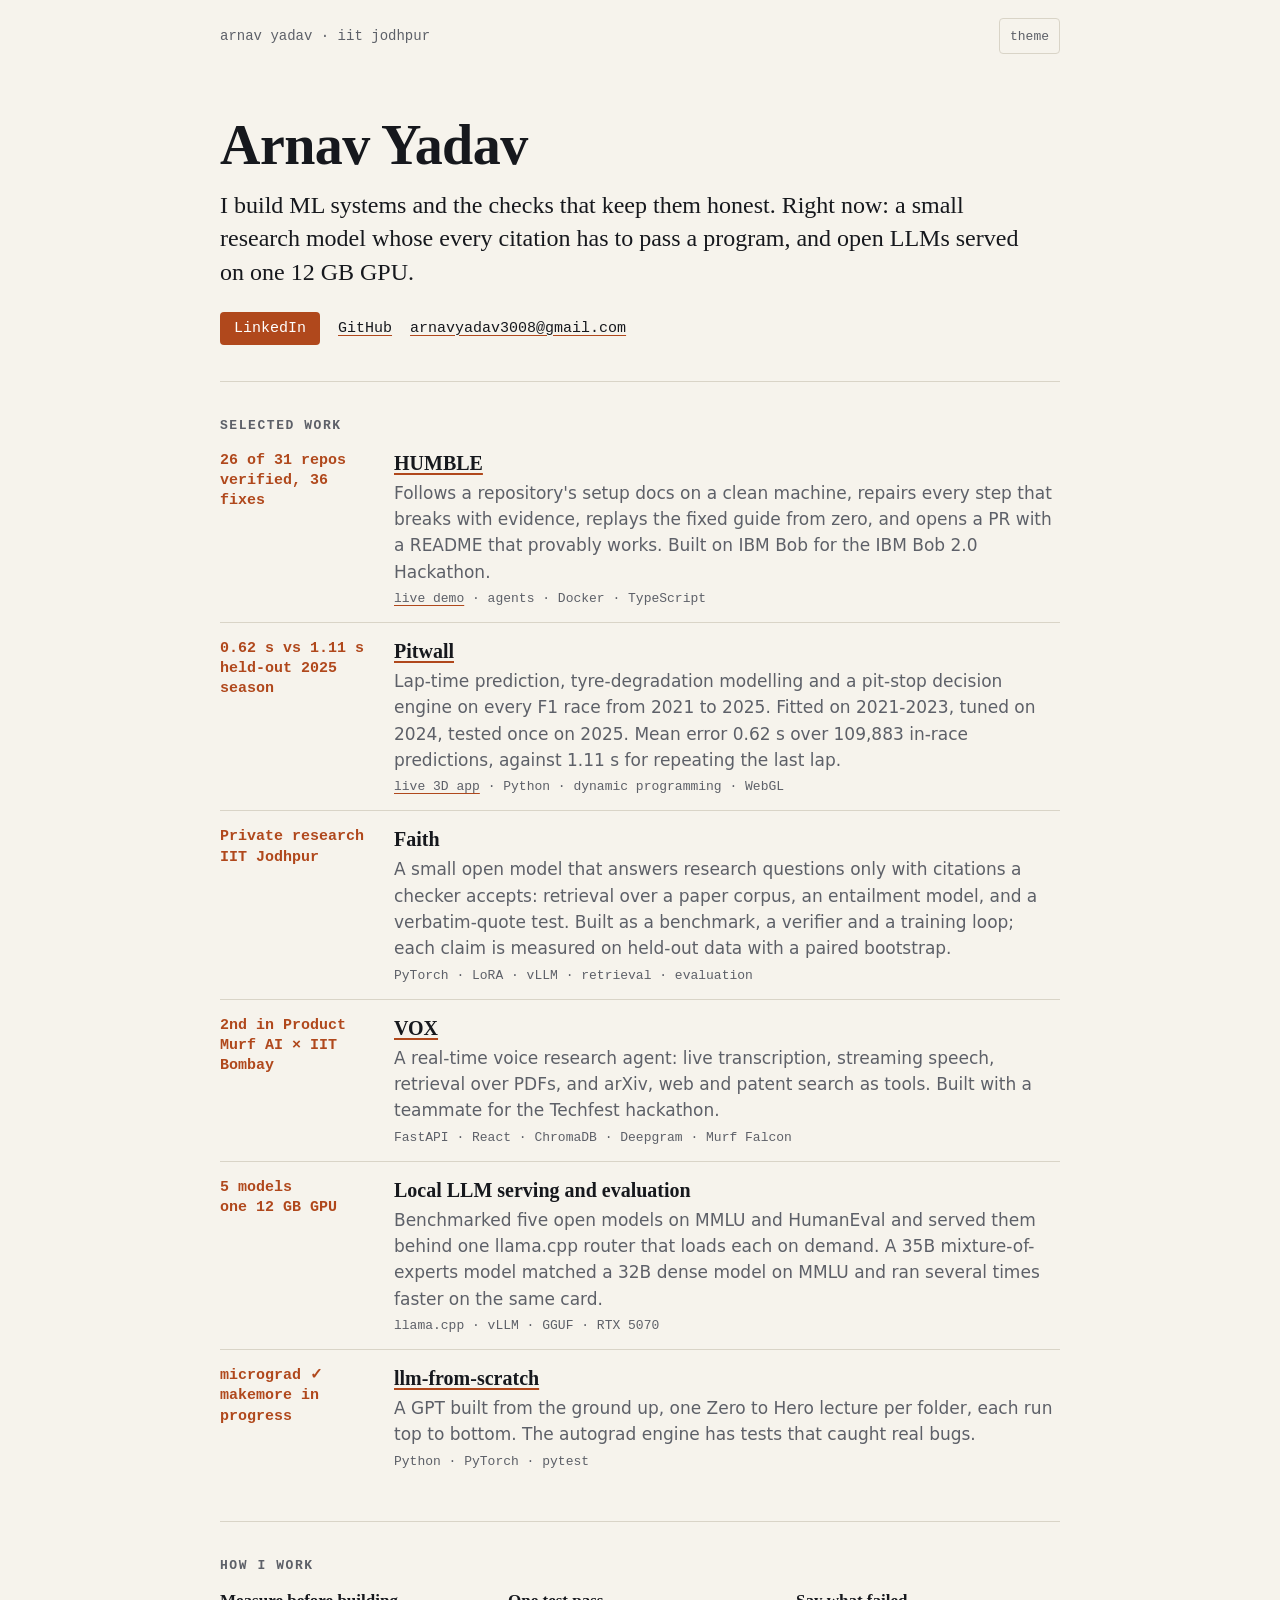
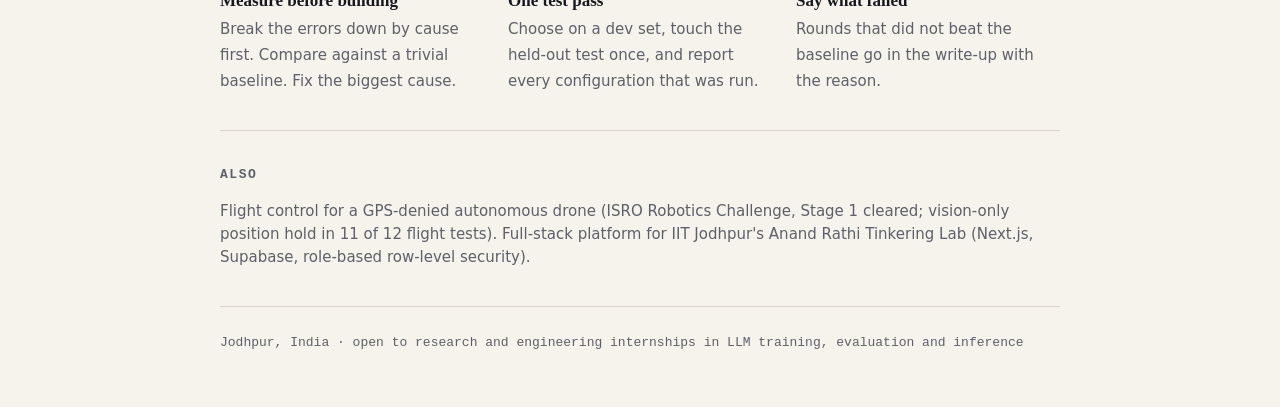
==== index.html @ d80b3eaa "Portfolio page: selected work with measured results, how I work, contact" ====
<!doctype html>
<html lang="en">
<head>
<meta charset="utf-8">
<meta name="viewport" content="width=device-width, initial-scale=1">
<title>Arnav Yadav · ML systems</title>
<meta name="description" content="Arnav Yadav, BTech at IIT Jodhpur. Builds ML systems and the checks that keep them honest: verified-citation research models, local LLM serving, voice agents.">
<meta property="og:title" content="Arnav Yadav · ML systems">
<meta property="og:description" content="Verified-citation research models, local LLM serving, voice agents. Every number measured on held-out data.">
<meta property="og:type" content="website">
<meta property="og:url" content="https://b25bb1004-wq.github.io/">
<link rel="canonical" href="https://b25bb1004-wq.github.io/">
<link rel="icon" href="data:image/svg+xml,%3Csvg xmlns='http://www.w3.org/2000/svg' viewBox='0 0 32 32'%3E%3Crect width='32' height='32' rx='6' fill='%2316181d'/%3E%3Cpath d='M8 24 16 8l8 16M11.5 18h9' stroke='%23e8a04a' stroke-width='2.4' fill='none' stroke-linecap='round' stroke-linejoin='round'/%3E%3C/svg%3E">
<style>
:root {
  --bg: #f6f3ec; --ink: #16181d; --muted: #5d6068; --rule: #d9d4c7; --accent: #b0481c; --accent-ink: #fff;
  --panel: #fffdf8;
  --serif: "Iowan Old Style", "Palatino Linotype", Palatino, Georgia, serif;
  --sans: system-ui, -apple-system, "Segoe UI", Roboto, sans-serif;
  --mono: ui-monospace, "SF Mono", Menlo, Consolas, monospace;
}
:root[data-theme="dark"] {
  --bg: #111317; --ink: #ebe8e1; --muted: #a4a29b; --rule: #2c2f36; --accent: #e8a04a; --accent-ink: #111317;
  --panel: #171a1f;
}
@media (prefers-color-scheme: dark) {
  :root:not([data-theme="light"]) {
    --bg: #111317; --ink: #ebe8e1; --muted: #a4a29b; --rule: #2c2f36; --accent: #e8a04a; --accent-ink: #111317;
    --panel: #171a1f;
  }
}
* { box-sizing: border-box; }
html { -webkit-text-size-adjust: 100%; }
body { margin: 0; background: var(--bg); color: var(--ink); font: 17px/1.55 var(--sans); }
a { color: inherit; text-decoration-color: var(--accent); text-underline-offset: 3px; }
a:hover { color: var(--accent); }
a:focus-visible, button:focus-visible { outline: 2px solid var(--accent); outline-offset: 3px; border-radius: 2px; }
.wrap { max-width: 880px; margin: 0 auto; padding: 0 20px; }
header.top { display: flex; justify-content: space-between; align-items: center; padding: 18px 0; font: 14px var(--mono); color: var(--muted); }
button.theme { background: none; border: 1px solid var(--rule); color: var(--muted); font: 13px var(--mono); padding: 6px 10px; border-radius: 4px; cursor: pointer; min-height: 36px; }
button.theme:hover { color: var(--ink); border-color: var(--muted); }
.hero { padding: 44px 0 36px; border-bottom: 1px solid var(--rule); }
h1 { font: 600 clamp(34px, 7vw, 56px)/1.05 var(--serif); letter-spacing: -0.01em; margin: 0 0 14px; }
.lede { font: clamp(19px, 3vw, 24px)/1.4 var(--serif); max-width: 34em; margin: 0 0 22px; }
.links { display: flex; flex-wrap: wrap; gap: 10px 18px; font: 15px var(--mono); margin: 0; padding: 0; list-style: none; }
.links a { display: inline-block; padding: 8px 0; }
.links .primary a { background: var(--accent); color: var(--accent-ink); text-decoration: none; padding: 8px 14px; border-radius: 4px; }
.links .primary a:hover { color: var(--accent-ink); filter: brightness(1.08); }
h2 { font: 600 13px var(--mono); text-transform: uppercase; letter-spacing: 0.12em; color: var(--muted); margin: 0 0 18px; }
section { padding: 36px 0; border-bottom: 1px solid var(--rule); }
.work { list-style: none; margin: 0; padding: 0; }
.work li { display: grid; grid-template-columns: 150px 1fr; gap: 6px 24px; padding: 16px 0; border-top: 1px solid var(--rule); }
.work li:first-child { border-top: 0; padding-top: 0; }
.receipt { font: 600 15px/1.35 var(--mono); color: var(--accent); }
.work h3 { font: 600 20px/1.25 var(--serif); margin: 0 0 4px; }
.work p { margin: 0; color: var(--muted); }
.work .tags { font: 13px var(--mono); margin-top: 6px; color: var(--muted); }
.principles { display: grid; grid-template-columns: repeat(3, 1fr); gap: 24px; margin: 0; padding: 0; list-style: none; }
.principles strong { display: block; font: 600 17px var(--serif); margin-bottom: 4px; }
.principles span { color: var(--muted); font-size: 15px; }
.also { margin: 0; color: var(--muted); font-size: 15px; }
footer { padding: 28px 0 56px; font: 13px var(--mono); color: var(--muted); }
@media (max-width: 640px) {
  body { font-size: 16px; }
  .work li { grid-template-columns: 1fr; gap: 2px; }
  .principles { grid-template-columns: 1fr; gap: 16px; }
  .hero { padding-top: 28px; }
}
@media (prefers-reduced-motion: no-preference) { a, button { transition: color .15s, border-color .15s; } }
</style>
</head>
<body>
<div class="wrap">
  <header class="top">
    <span>arnav yadav · iit jodhpur</span>
    <button class="theme" type="button" id="theme" aria-label="Switch colour theme">theme</button>
  </header>

  <main>
    <div class="hero">
      <h1>Arnav Yadav</h1>
      <p class="lede">I build ML systems and the checks that keep them honest. Right now: a small research model whose every citation has to pass a program, and open LLMs served on one 12 GB GPU.</p>
      <ul class="links">
        <li class="primary"><a href="https://www.linkedin.com/in/arnav-yadav-403033378/">LinkedIn</a></li>
        <li><a href="https://github.com/b25bb1004-wq">GitHub</a></li>
        <li><a href="mailto:arnavyadav3008@gmail.com">arnavyadav3008@gmail.com</a></li>
      </ul>
    </div>

    <section aria-labelledby="work">
      <h2 id="work">Selected work</h2>
      <ul class="work">
        <li>
          <div class="receipt">26 of 31 repos<br>verified, 36 fixes</div>
          <div>
            <h3><a href="https://github.com/b25bb1004-wq/firstrun">HUMBLE</a></h3>
            <p>Follows a repository's setup docs on a clean machine, repairs every step that breaks with evidence, replays the fixed guide from zero, and opens a PR with a README that provably works. Built on IBM Bob for the IBM Bob 2.0 Hackathon.</p>
            <div class="tags"><a href="https://firstrun-sigma.vercel.app">live demo</a> · agents · Docker · TypeScript</div>
          </div>
        </li>
        <li>
          <div class="receipt">0.62 s vs 1.11 s<br>held-out 2025 season</div>
          <div>
            <h3><a href="https://github.com/b25bb1004-wq/F1-Pitstop_Strategy">Pitwall</a></h3>
            <p>Lap-time prediction, tyre-degradation modelling and a pit-stop decision engine on every F1 race from 2021 to 2025. Fitted on 2021-2023, tuned on 2024, tested once on 2025. Mean error 0.62 s over 109,883 in-race predictions, against 1.11 s for repeating the last lap.</p>
            <div class="tags"><a href="https://b25bb1004-wq.github.io/F1-Pitstop_Strategy/">live 3D app</a> · Python · dynamic programming · WebGL</div>
          </div>
        </li>
        <li>
          <div class="receipt">Private research<br>IIT Jodhpur</div>
          <div>
            <h3>Faith</h3>
            <p>A small open model that answers research questions only with citations a checker accepts: retrieval over a paper corpus, an entailment model, and a verbatim-quote test. Built as a benchmark, a verifier and a training loop; each claim is measured on held-out data with a paired bootstrap.</p>
            <div class="tags">PyTorch · LoRA · vLLM · retrieval · evaluation</div>
          </div>
        </li>
        <li>
          <div class="receipt">2nd in Product<br>Murf AI × IIT Bombay</div>
          <div>
            <h3><a href="https://github.com/b25bb1004-wq/murf-ai-iitb-hackathon">VOX</a></h3>
            <p>A real-time voice research agent: live transcription, streaming speech, retrieval over PDFs, and arXiv, web and patent search as tools. Built with a teammate for the Techfest hackathon.</p>
            <div class="tags">FastAPI · React · ChromaDB · Deepgram · Murf Falcon</div>
          </div>
        </li>
        <li>
          <div class="receipt">5 models<br>one 12 GB GPU</div>
          <div>
            <h3>Local LLM serving and evaluation</h3>
            <p>Benchmarked five open models on MMLU and HumanEval and served them behind one llama.cpp router that loads each on demand. A 35B mixture-of-experts model matched a 32B dense model on MMLU and ran several times faster on the same card.</p>
            <div class="tags">llama.cpp · vLLM · GGUF · RTX 5070</div>
          </div>
        </li>
        <li>
          <div class="receipt">micrograd ✓<br>makemore in progress</div>
          <div>
            <h3><a href="https://github.com/b25bb1004-wq/llm-from-scratch">llm-from-scratch</a></h3>
            <p>A GPT built from the ground up, one Zero to Hero lecture per folder, each run top to bottom. The autograd engine has tests that caught real bugs.</p>
            <div class="tags">Python · PyTorch · pytest</div>
          </div>
        </li>
      </ul>
    </section>

    <section aria-labelledby="how">
      <h2 id="how">How I work</h2>
      <ul class="principles">
        <li><strong>Measure before building</strong><span>Break the errors down by cause first. Compare against a trivial baseline. Fix the biggest cause.</span></li>
        <li><strong>One test pass</strong><span>Choose on a dev set, touch the held-out test once, and report every configuration that was run.</span></li>
        <li><strong>Say what failed</strong><span>Rounds that did not beat the baseline go in the write-up with the reason.</span></li>
      </ul>
    </section>

    <section aria-labelledby="also">
      <h2 id="also">Also</h2>
      <p class="also">Flight control for a GPS-denied autonomous drone (ISRO Robotics Challenge, Stage 1 cleared; vision-only position hold in 11 of 12 flight tests). Full-stack platform for IIT Jodhpur's Anand Rathi Tinkering Lab (Next.js, Supabase, role-based row-level security).</p>
    </section>
  </main>

  <footer>Jodhpur, India · open to research and engineering internships in LLM training, evaluation and inference</footer>
</div>
<script>
(function () {
  var root = document.documentElement, btn = document.getElementById('theme');
  try { var saved = localStorage.getItem('theme'); if (saved) root.setAttribute('data-theme', saved); } catch (e) {}
  btn.addEventListener('click', function () {
    var dark = root.getAttribute('data-theme') === 'dark' ||
      (!root.getAttribute('data-theme') && window.matchMedia('(prefers-color-scheme: dark)').matches);
    var next = dark ? 'light' : 'dark';
    root.setAttribute('data-theme', next);
    try { localStorage.setItem('theme', next); } catch (e) {}
  });
})();
</script>
</body>
</html>
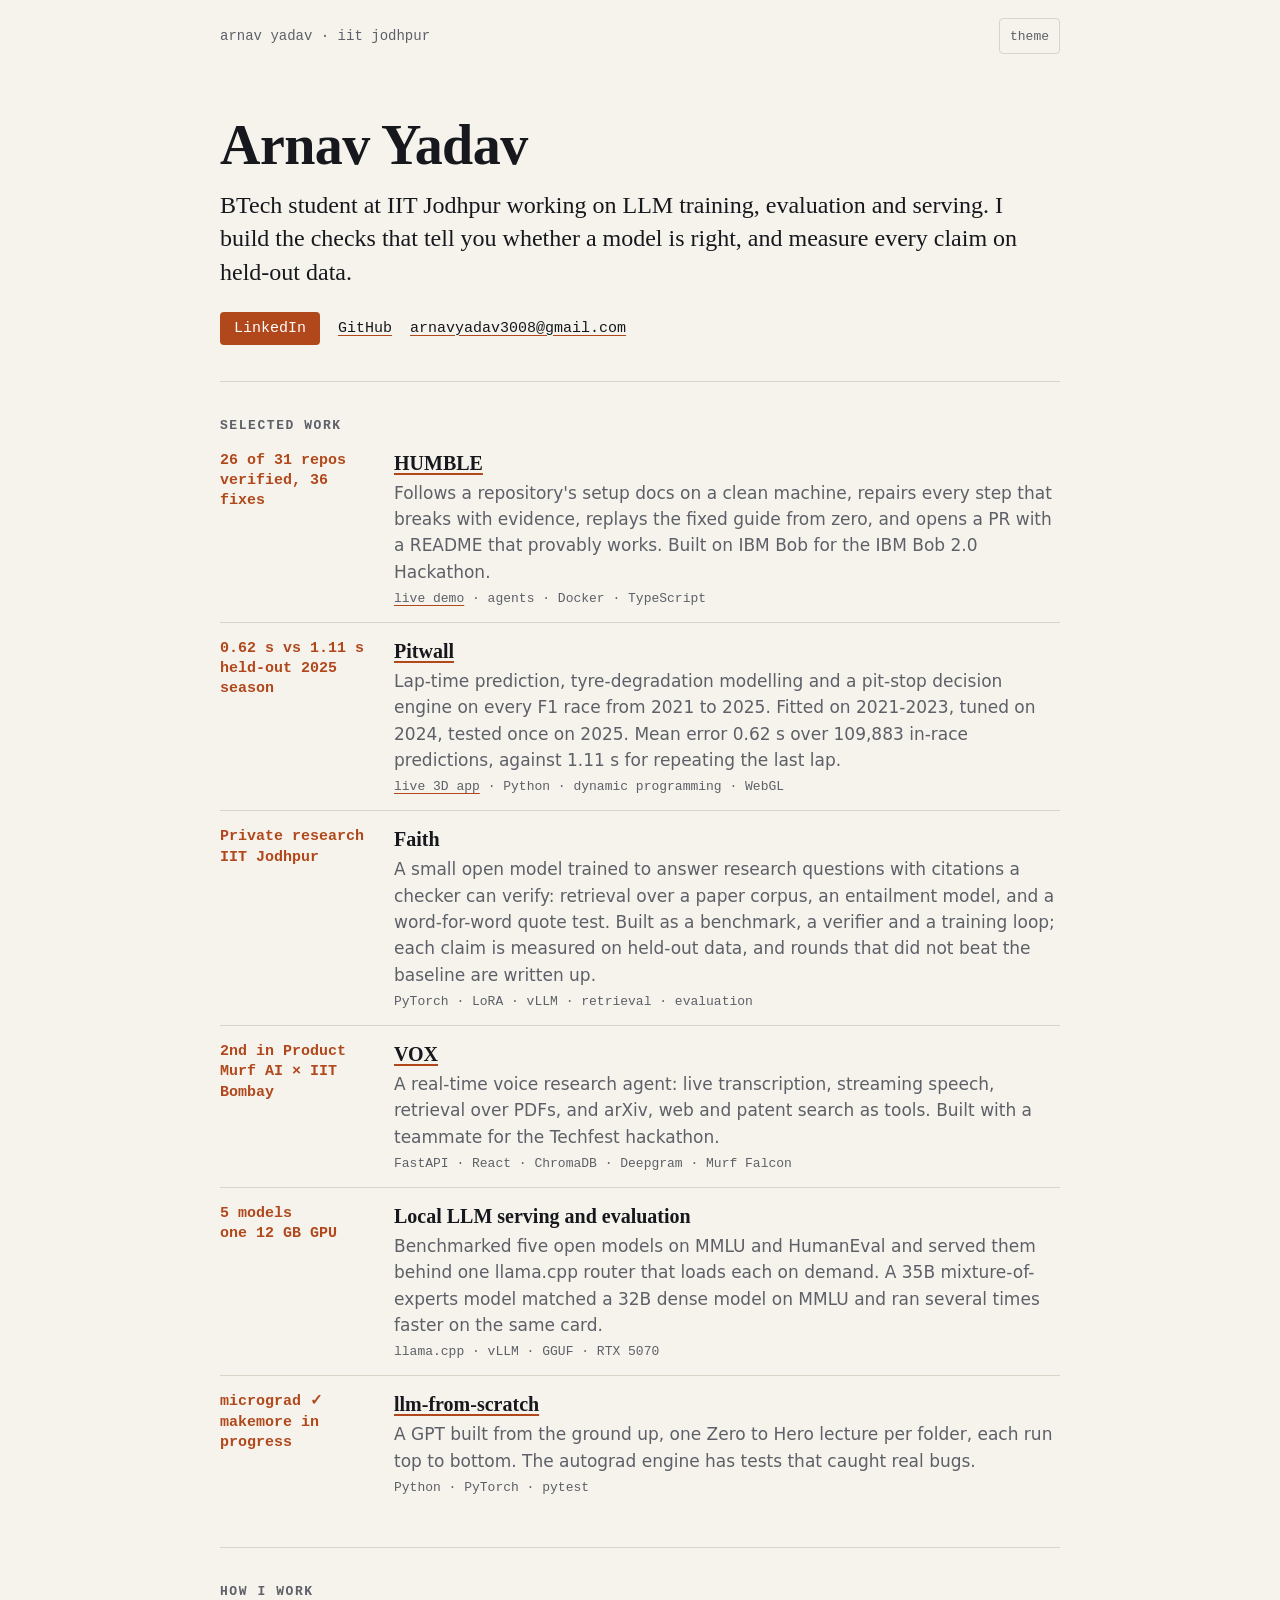
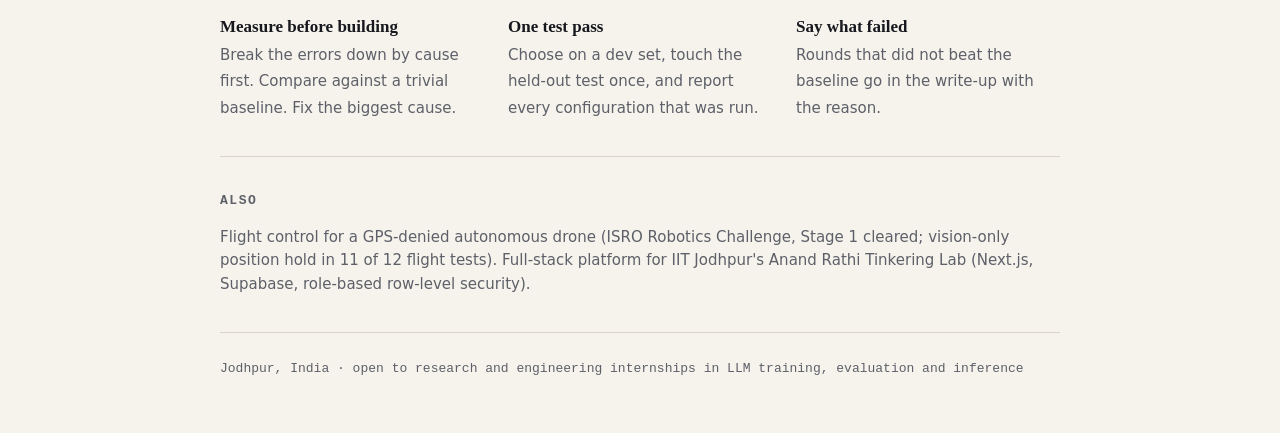
==== commit d70d0988: "Portfolio: lead with who and what, drop overclaim about Faith" ====
--- a/index.html
+++ b/index.html
@@ -4,7 +4,7 @@
 <meta charset="utf-8">
 <meta name="viewport" content="width=device-width, initial-scale=1">
 <title>Arnav Yadav · ML systems</title>
-<meta name="description" content="Arnav Yadav, BTech at IIT Jodhpur. Builds ML systems and the checks that keep them honest: verified-citation research models, local LLM serving, voice agents.">
+<meta name="description" content="Arnav Yadav, BTech at IIT Jodhpur. LLM training, evaluation and serving: citation-verified research models, local LLM serving, voice agents.">
 <meta property="og:title" content="Arnav Yadav · ML systems">
 <meta property="og:description" content="Verified-citation research models, local LLM serving, voice agents. Every number measured on held-out data.">
 <meta property="og:type" content="website">
@@ -79,7 +79,7 @@
   <main>
     <div class="hero">
       <h1>Arnav Yadav</h1>
-      <p class="lede">I build ML systems and the checks that keep them honest. Right now: a small research model whose every citation has to pass a program, and open LLMs served on one 12 GB GPU.</p>
+      <p class="lede">BTech student at IIT Jodhpur working on LLM training, evaluation and serving. I build the checks that tell you whether a model is right, and measure every claim on held-out data.</p>
       <ul class="links">
         <li class="primary"><a href="https://www.linkedin.com/in/arnav-yadav-403033378/">LinkedIn</a></li>
         <li><a href="https://github.com/b25bb1004-wq">GitHub</a></li>
@@ -110,7 +110,7 @@
           <div class="receipt">Private research<br>IIT Jodhpur</div>
           <div>
             <h3>Faith</h3>
-            <p>A small open model that answers research questions only with citations a checker accepts: retrieval over a paper corpus, an entailment model, and a verbatim-quote test. Built as a benchmark, a verifier and a training loop; each claim is measured on held-out data with a paired bootstrap.</p>
+            <p>A small open model trained to answer research questions with citations a checker can verify: retrieval over a paper corpus, an entailment model, and a word-for-word quote test. Built as a benchmark, a verifier and a training loop; each claim is measured on held-out data, and rounds that did not beat the baseline are written up.</p>
             <div class="tags">PyTorch · LoRA · vLLM · retrieval · evaluation</div>
           </div>
         </li>
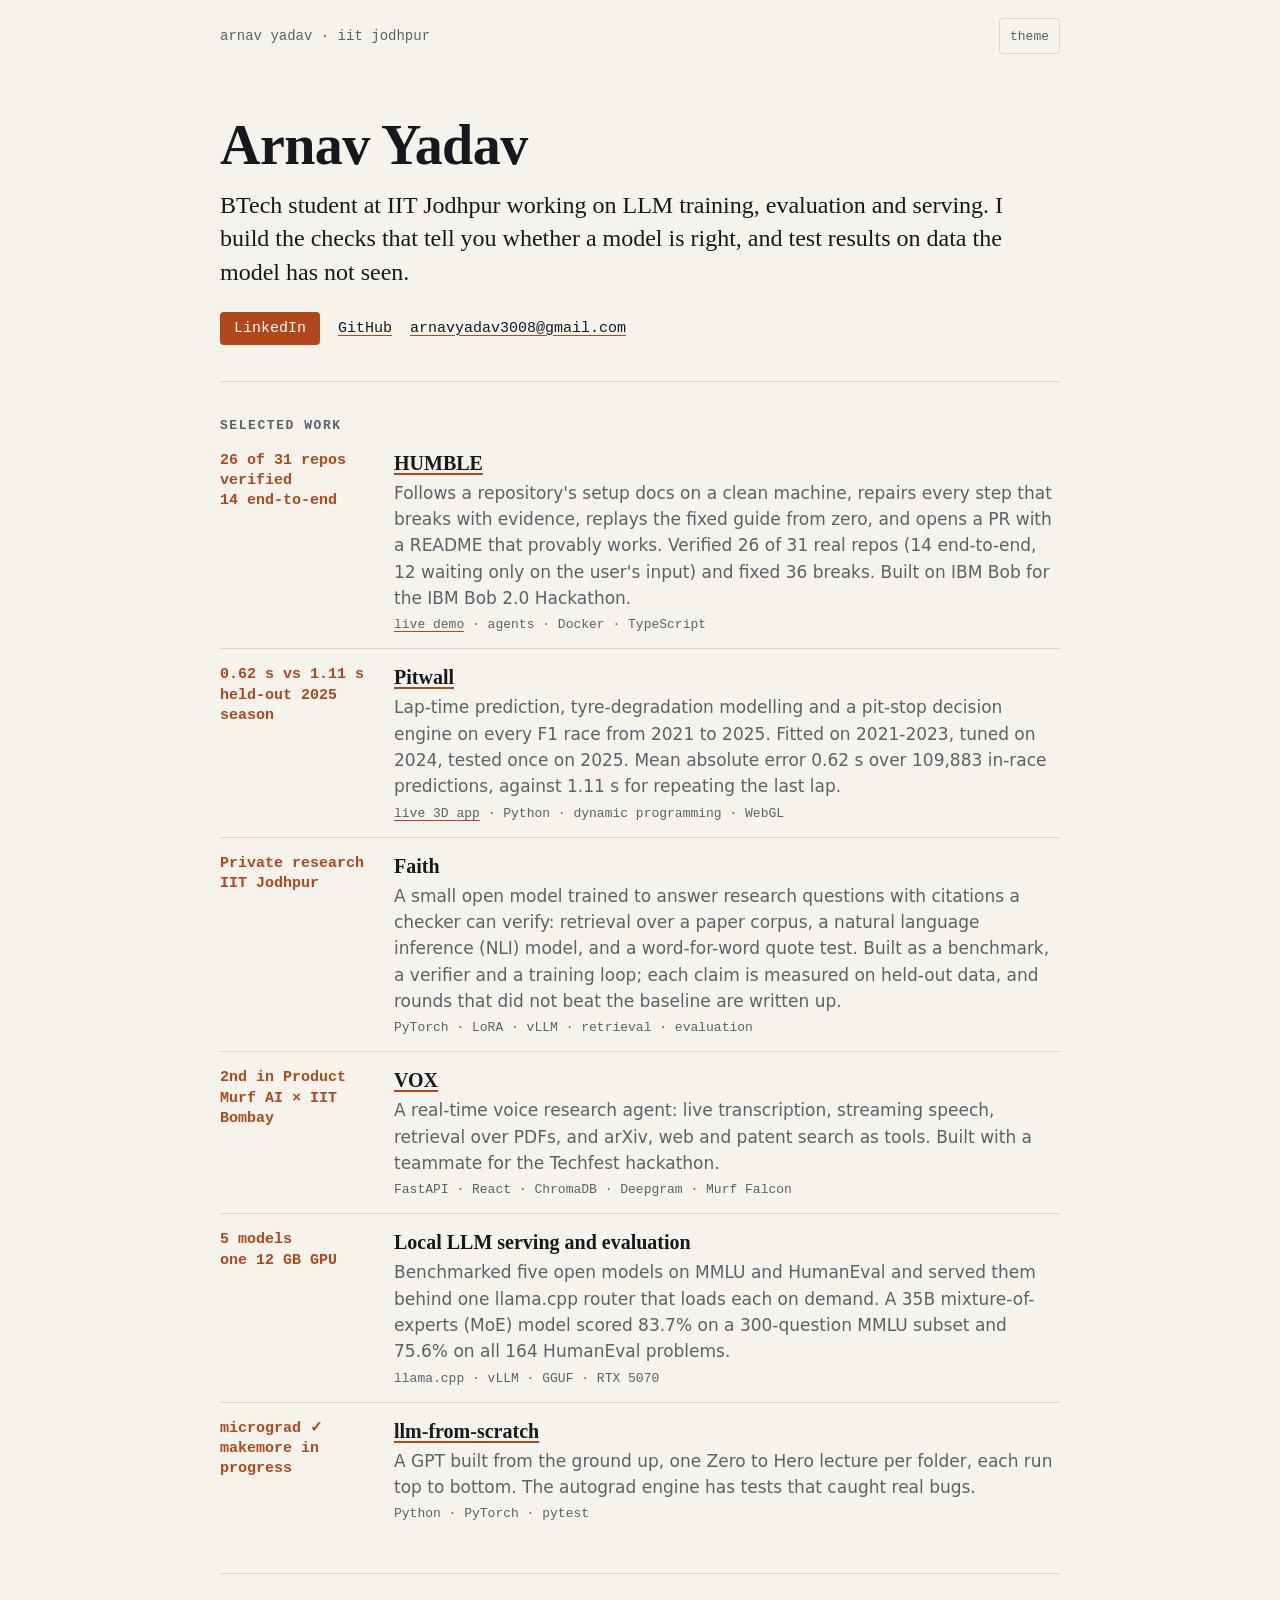
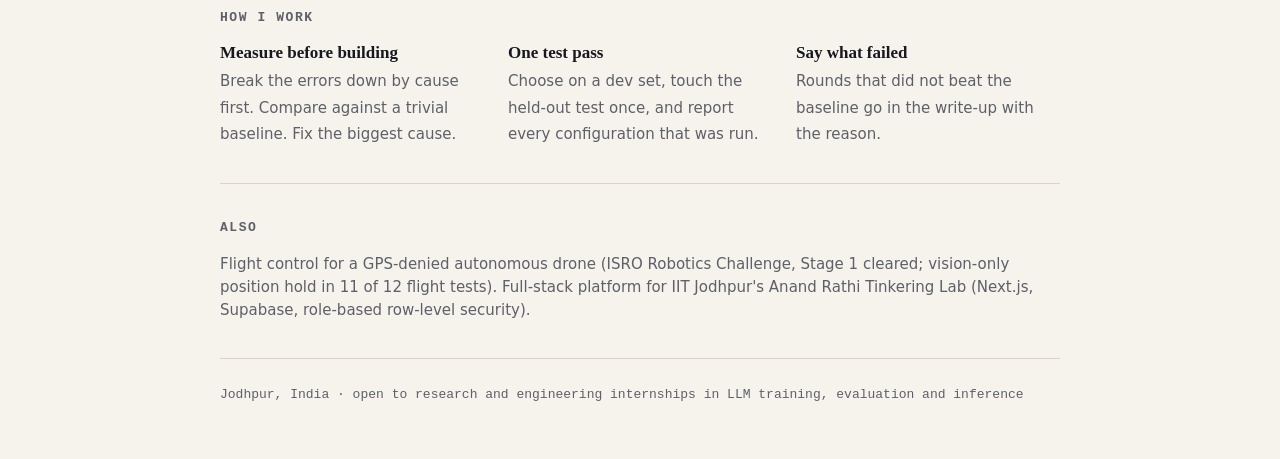
==== commit 2a0241d3: "Portfolio: qualify HUMBLE result, MAE wording, drop unsettled speed claim, toggle aria-pressed" ====
--- a/index.html
+++ b/index.html
@@ -73,13 +73,13 @@
 <div class="wrap">
   <header class="top">
     <span>arnav yadav · iit jodhpur</span>
-    <button class="theme" type="button" id="theme" aria-label="Switch colour theme">theme</button>
+    <button class="theme" type="button" id="theme" aria-label="Dark theme" aria-pressed="false">theme</button>
   </header>
 
   <main>
     <div class="hero">
       <h1>Arnav Yadav</h1>
-      <p class="lede">BTech student at IIT Jodhpur working on LLM training, evaluation and serving. I build the checks that tell you whether a model is right, and measure every claim on held-out data.</p>
+      <p class="lede">BTech student at IIT Jodhpur working on LLM training, evaluation and serving. I build the checks that tell you whether a model is right, and test results on data the model has not seen.</p>
       <ul class="links">
         <li class="primary"><a href="https://www.linkedin.com/in/arnav-yadav-403033378/">LinkedIn</a></li>
         <li><a href="https://github.com/b25bb1004-wq">GitHub</a></li>
@@ -91,10 +91,10 @@
       <h2 id="work">Selected work</h2>
       <ul class="work">
         <li>
-          <div class="receipt">26 of 31 repos<br>verified, 36 fixes</div>
+          <div class="receipt">26 of 31 repos verified<br>14 end-to-end</div>
           <div>
             <h3><a href="https://github.com/b25bb1004-wq/firstrun">HUMBLE</a></h3>
-            <p>Follows a repository's setup docs on a clean machine, repairs every step that breaks with evidence, replays the fixed guide from zero, and opens a PR with a README that provably works. Built on IBM Bob for the IBM Bob 2.0 Hackathon.</p>
+            <p>Follows a repository's setup docs on a clean machine, repairs every step that breaks with evidence, replays the fixed guide from zero, and opens a PR with a README that provably works. Verified 26 of 31 real repos (14 end-to-end, 12 waiting only on the user's input) and fixed 36 breaks. Built on IBM Bob for the IBM Bob 2.0 Hackathon.</p>
             <div class="tags"><a href="https://firstrun-sigma.vercel.app">live demo</a> · agents · Docker · TypeScript</div>
           </div>
         </li>
@@ -102,7 +102,7 @@
           <div class="receipt">0.62 s vs 1.11 s<br>held-out 2025 season</div>
           <div>
             <h3><a href="https://github.com/b25bb1004-wq/F1-Pitstop_Strategy">Pitwall</a></h3>
-            <p>Lap-time prediction, tyre-degradation modelling and a pit-stop decision engine on every F1 race from 2021 to 2025. Fitted on 2021-2023, tuned on 2024, tested once on 2025. Mean error 0.62 s over 109,883 in-race predictions, against 1.11 s for repeating the last lap.</p>
+            <p>Lap-time prediction, tyre-degradation modelling and a pit-stop decision engine on every F1 race from 2021 to 2025. Fitted on 2021-2023, tuned on 2024, tested once on 2025. Mean absolute error 0.62 s over 109,883 in-race predictions, against 1.11 s for repeating the last lap.</p>
             <div class="tags"><a href="https://b25bb1004-wq.github.io/F1-Pitstop_Strategy/">live 3D app</a> · Python · dynamic programming · WebGL</div>
           </div>
         </li>
@@ -110,7 +110,7 @@
           <div class="receipt">Private research<br>IIT Jodhpur</div>
           <div>
             <h3>Faith</h3>
-            <p>A small open model trained to answer research questions with citations a checker can verify: retrieval over a paper corpus, an entailment model, and a word-for-word quote test. Built as a benchmark, a verifier and a training loop; each claim is measured on held-out data, and rounds that did not beat the baseline are written up.</p>
+            <p>A small open model trained to answer research questions with citations a checker can verify: retrieval over a paper corpus, a natural language inference (NLI) model, and a word-for-word quote test. Built as a benchmark, a verifier and a training loop; each claim is measured on held-out data, and rounds that did not beat the baseline are written up.</p>
             <div class="tags">PyTorch · LoRA · vLLM · retrieval · evaluation</div>
           </div>
         </li>
@@ -126,7 +126,7 @@
           <div class="receipt">5 models<br>one 12 GB GPU</div>
           <div>
             <h3>Local LLM serving and evaluation</h3>
-            <p>Benchmarked five open models on MMLU and HumanEval and served them behind one llama.cpp router that loads each on demand. A 35B mixture-of-experts model matched a 32B dense model on MMLU and ran several times faster on the same card.</p>
+            <p>Benchmarked five open models on MMLU and HumanEval and served them behind one llama.cpp router that loads each on demand. A 35B mixture-of-experts (MoE) model scored 83.7% on a 300-question MMLU subset and 75.6% on all 164 HumanEval problems.</p>
             <div class="tags">llama.cpp · vLLM · GGUF · RTX 5070</div>
           </div>
         </li>
@@ -168,7 +168,10 @@
     var next = dark ? 'light' : 'dark';
     root.setAttribute('data-theme', next);
     try { localStorage.setItem('theme', next); } catch (e) {}
+    btn.setAttribute('aria-pressed', String(next === 'dark'));
   });
+  btn.setAttribute('aria-pressed', String(root.getAttribute('data-theme') === 'dark' ||
+    (!root.getAttribute('data-theme') && window.matchMedia('(prefers-color-scheme: dark)').matches)));
 })();
 </script>
 </body>
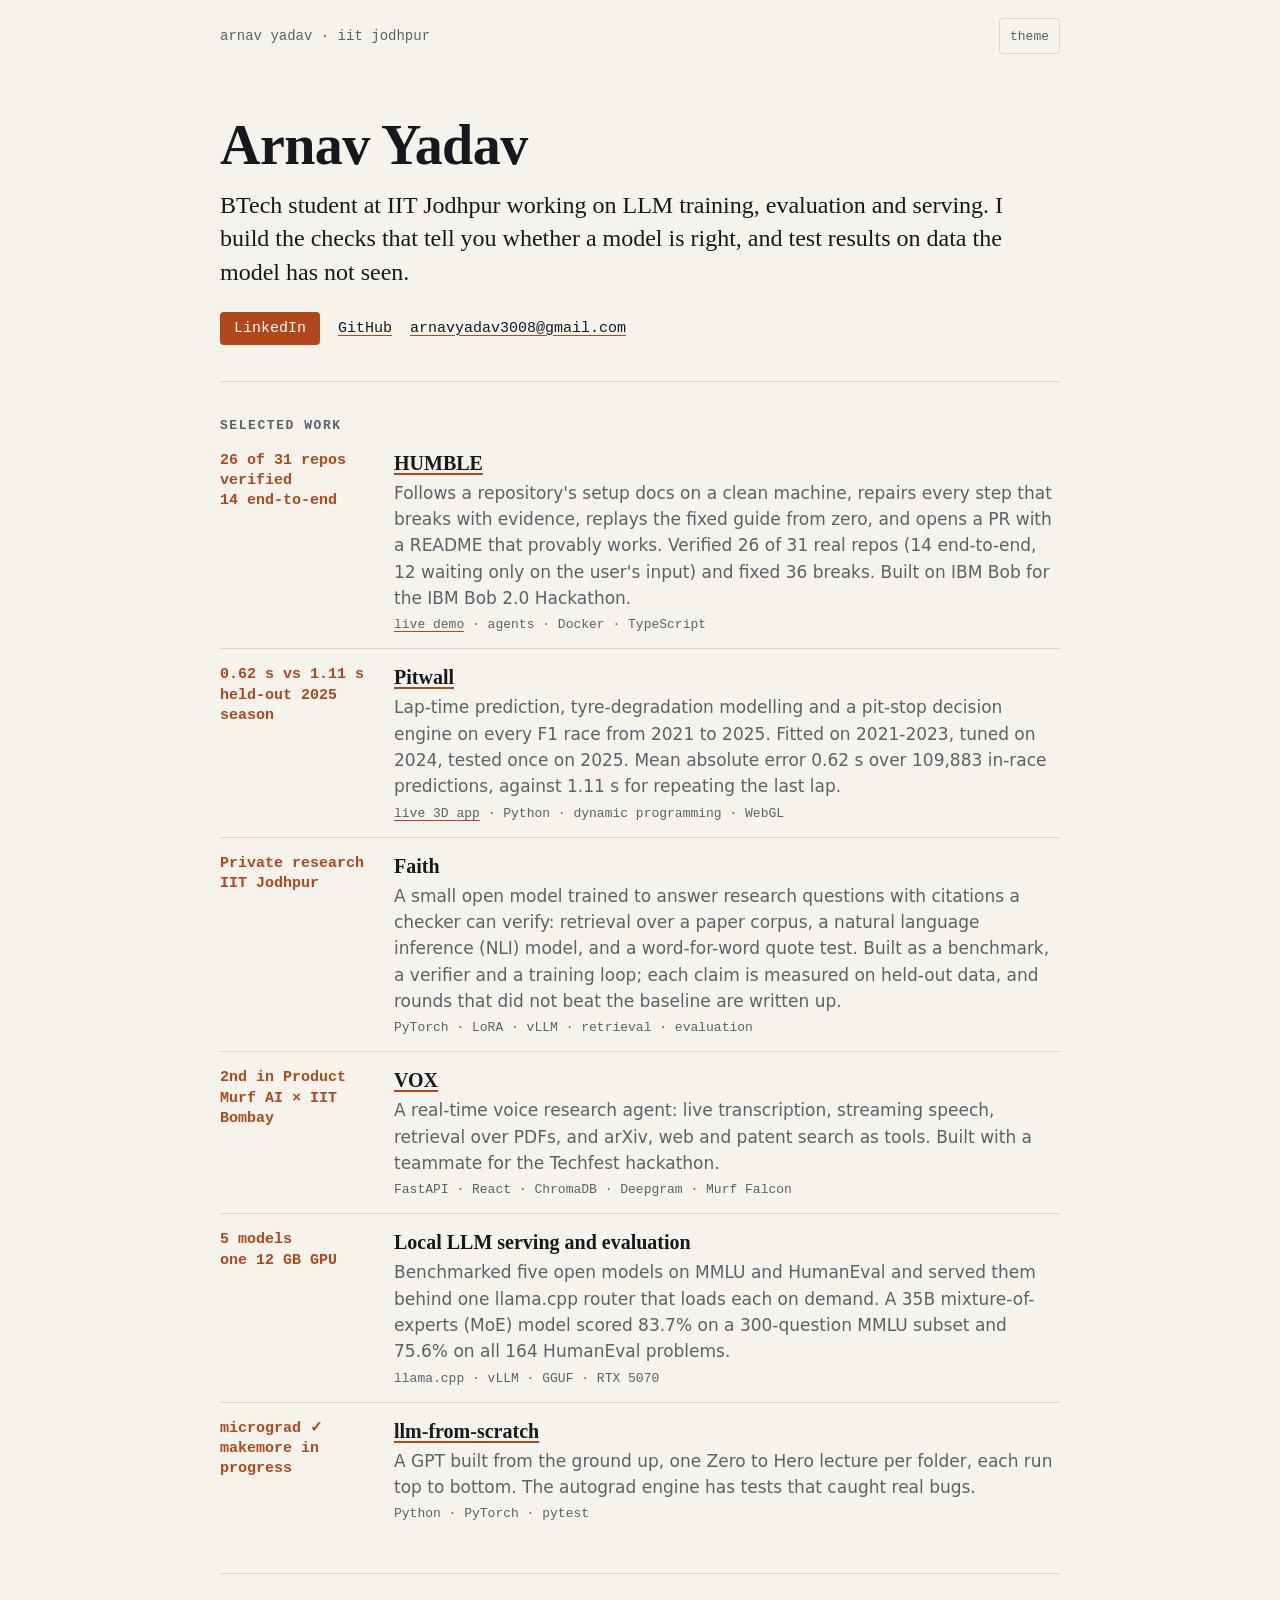
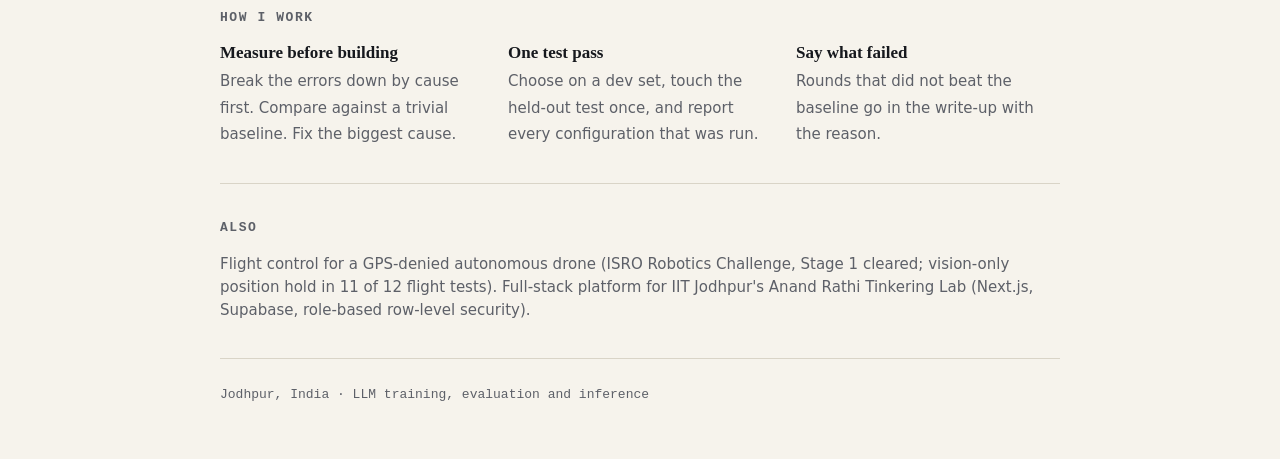
==== commit c29a905d: "Footer: drop the internship line Claude-Session: https://claude.ai/code/session_01DDnWRShddyFpA54DYL" ====
--- a/index.html
+++ b/index.html
@@ -156,7 +156,7 @@
     </section>
   </main>
 
-  <footer>Jodhpur, India · open to research and engineering internships in LLM training, evaluation and inference</footer>
+  <footer>Jodhpur, India · LLM training, evaluation and inference</footer>
 </div>
 <script>
 (function () {
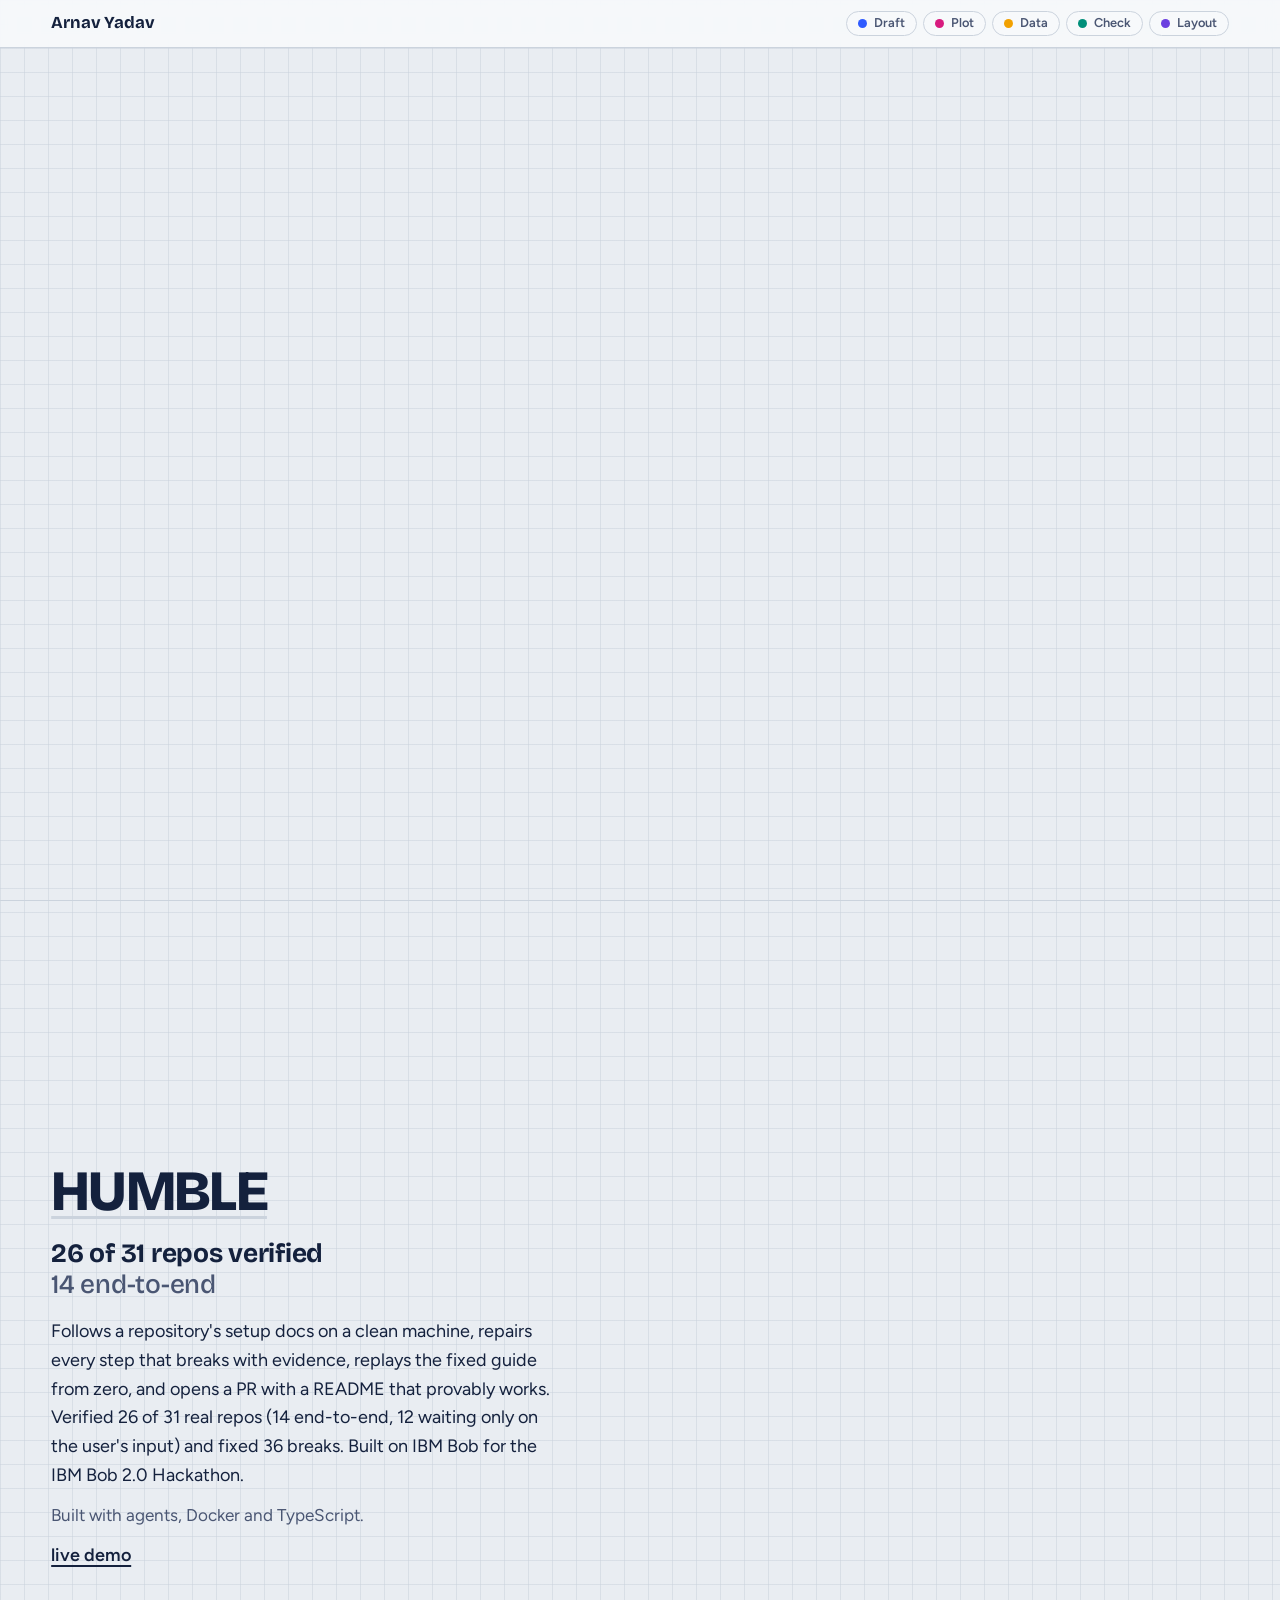
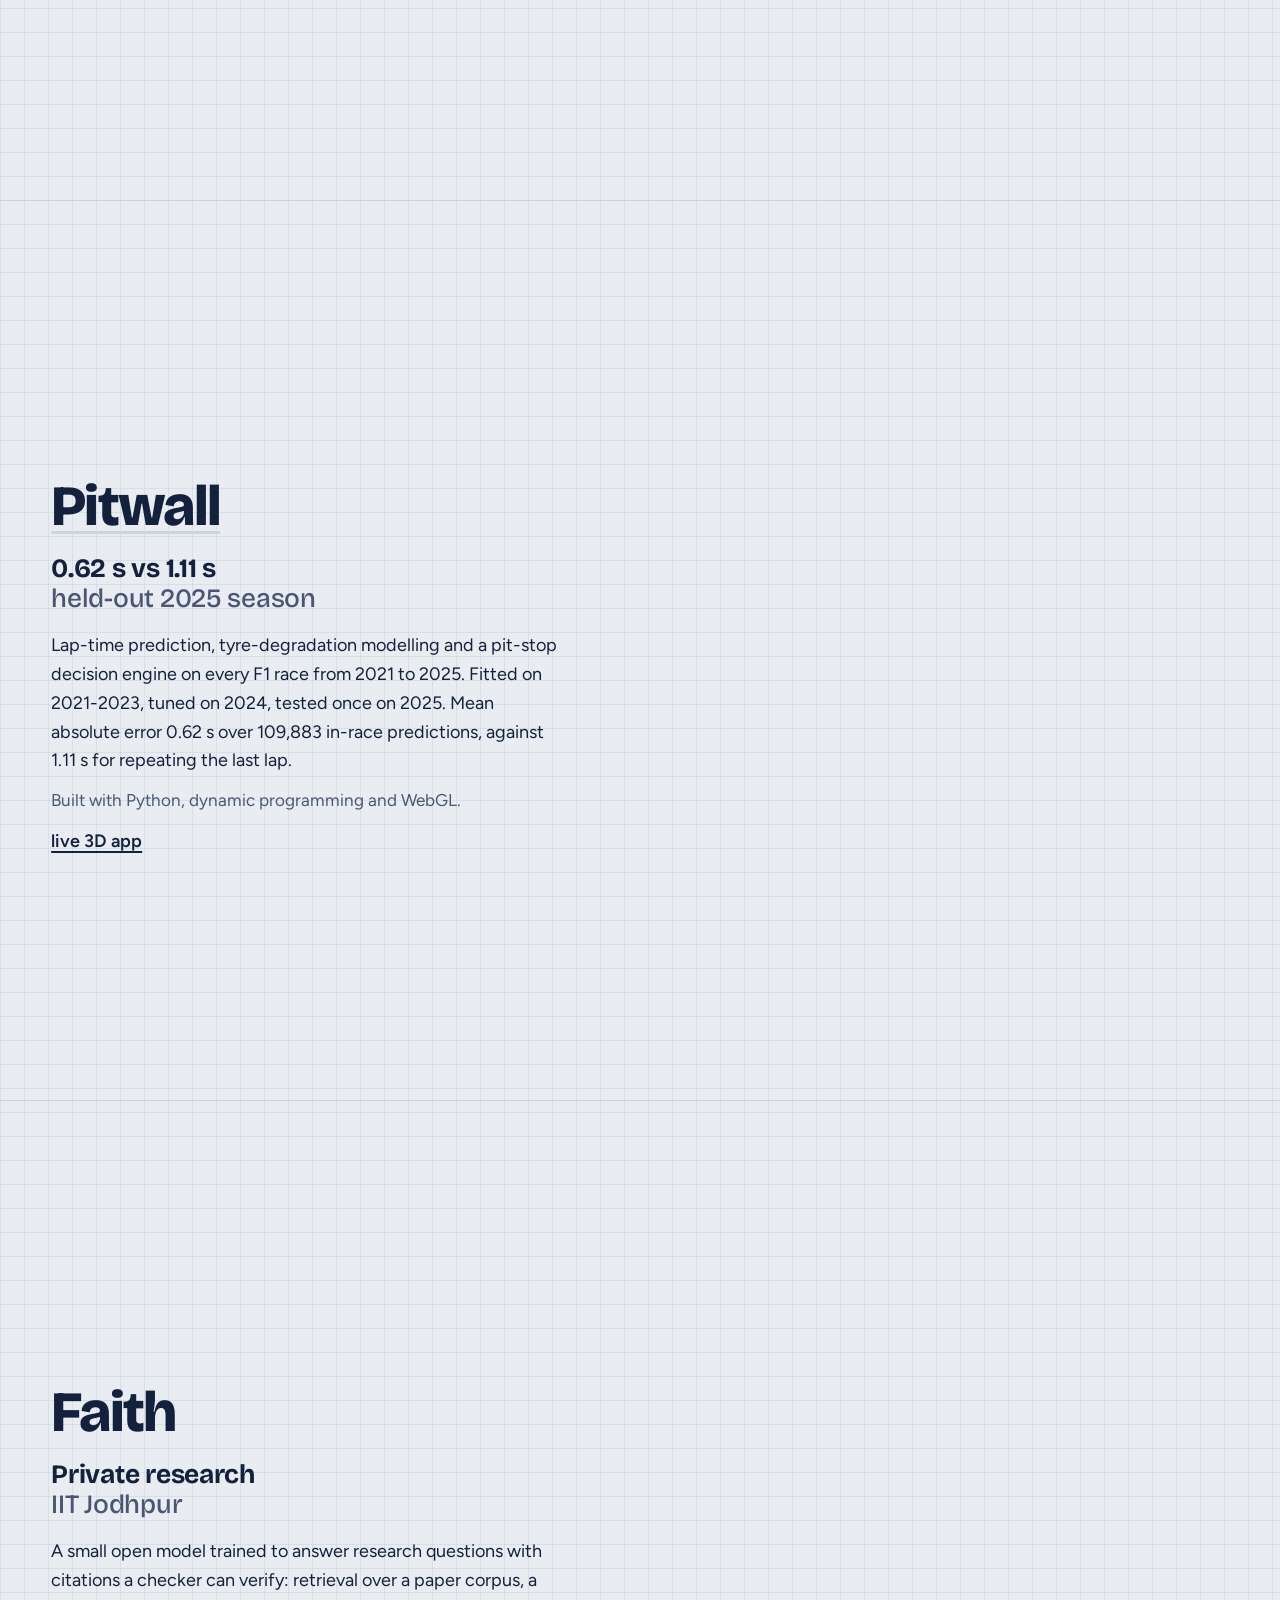
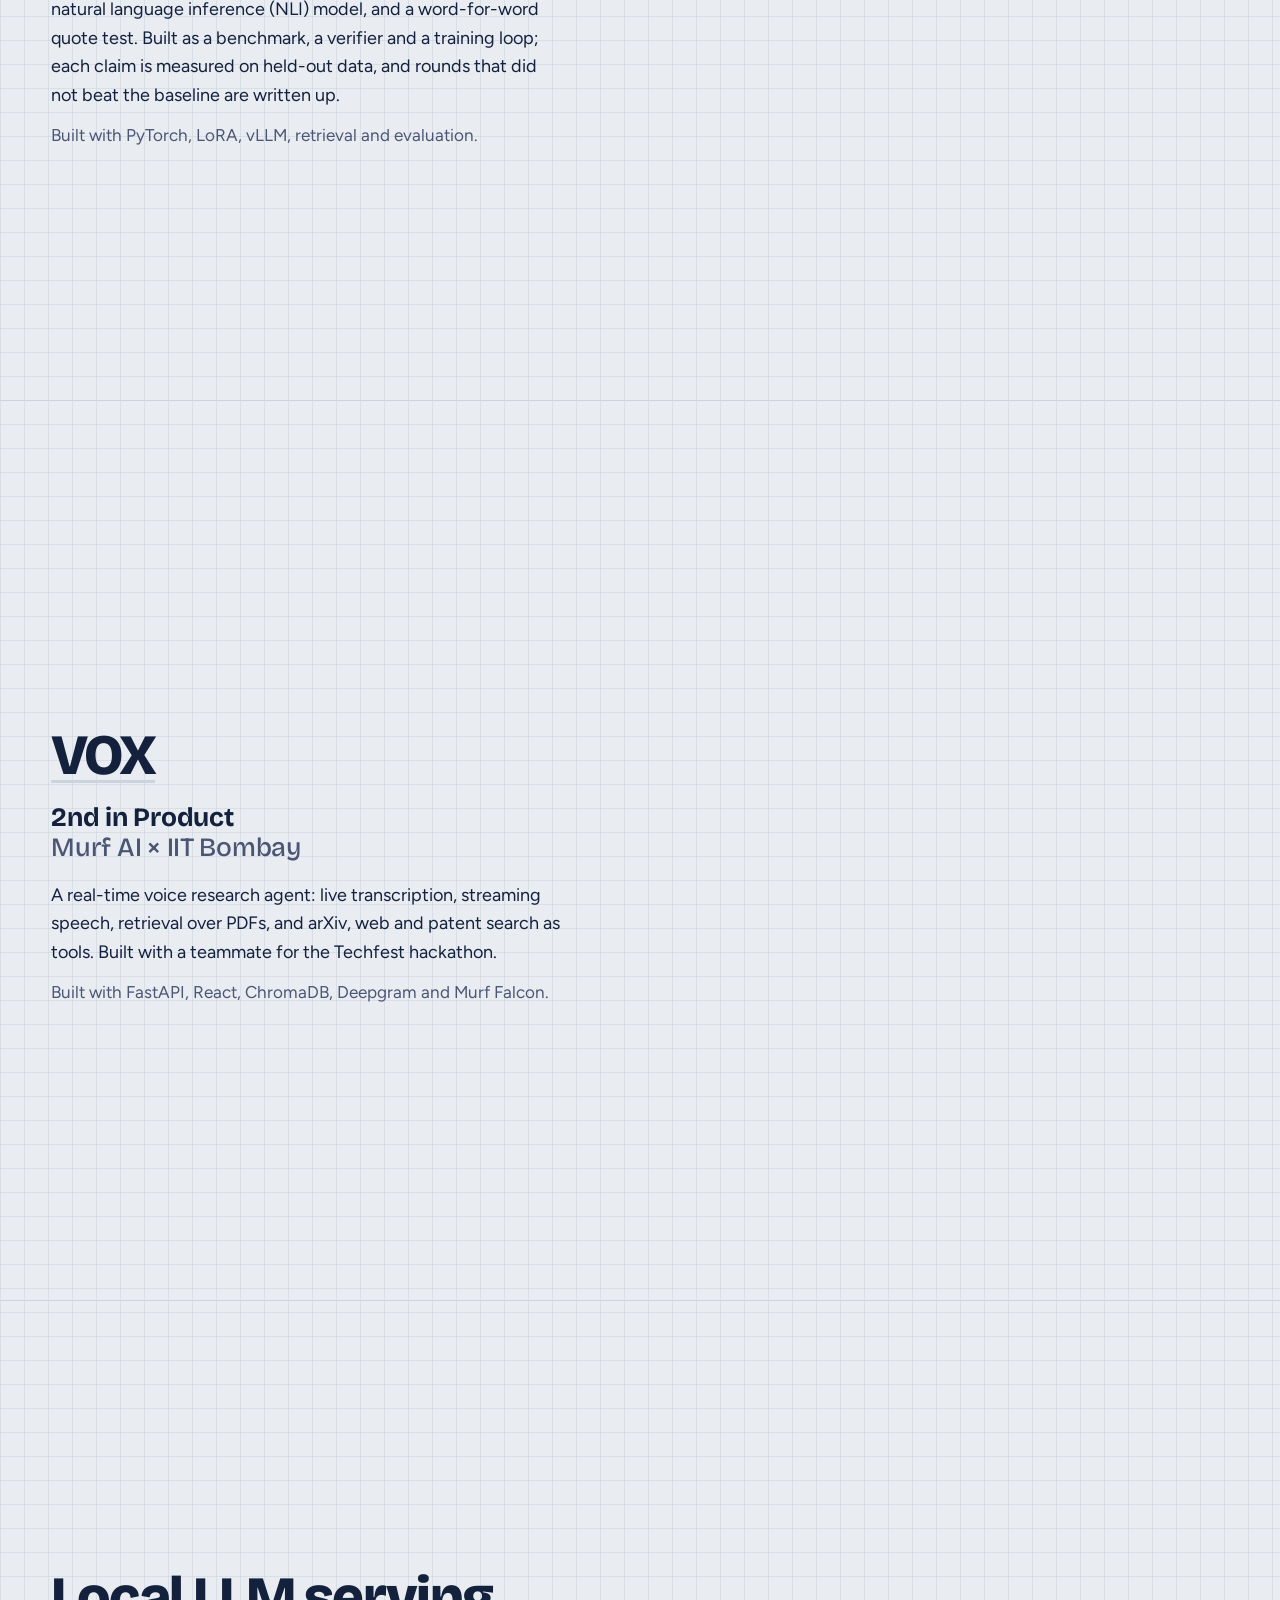
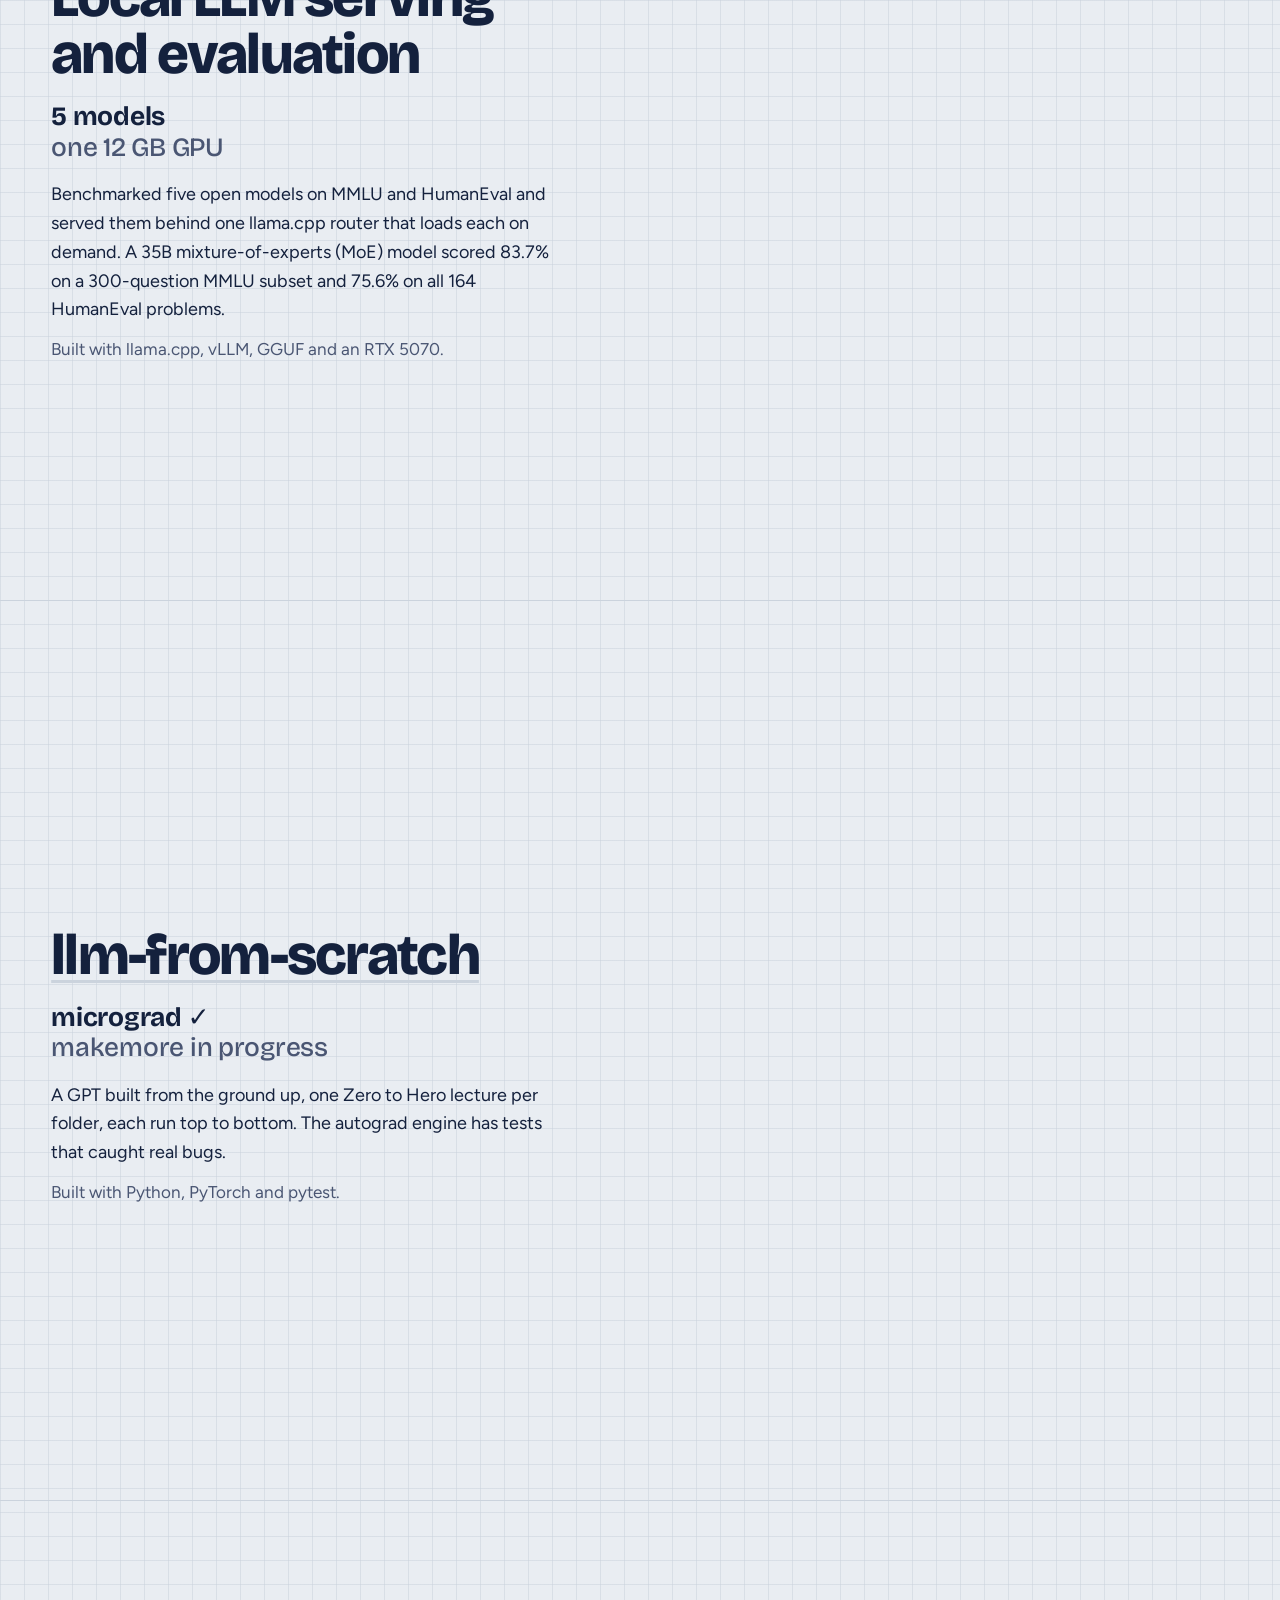
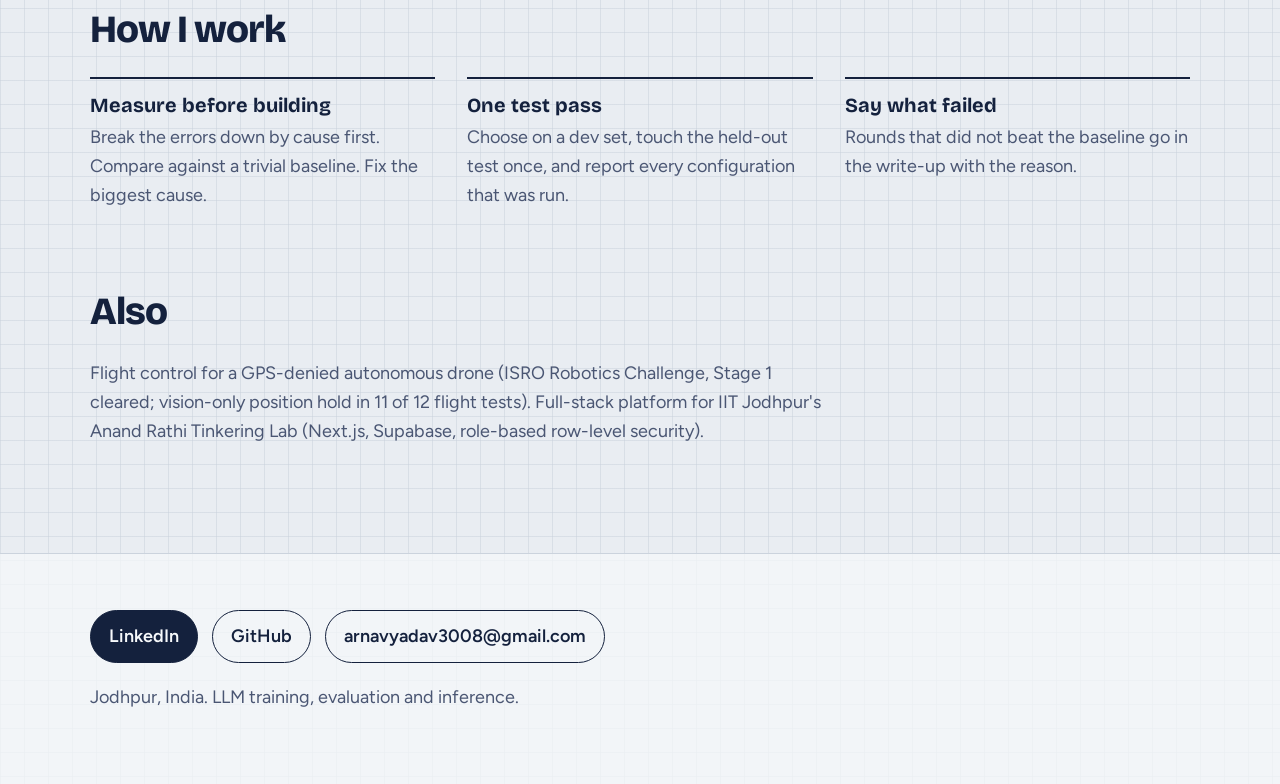
==== commit cb0eab85: "Rebuild foundation: working sheet, agent cursors, scroll-scrubbed HUMBLE figure" ====
--- a/index.html
+++ b/index.html
@@ -3,176 +3,194 @@
 <head>
 <meta charset="utf-8">
 <meta name="viewport" content="width=device-width, initial-scale=1">
-<title>Arnav Yadav · ML systems</title>
+<title>Arnav Yadav, ML systems</title>
 <meta name="description" content="Arnav Yadav, BTech at IIT Jodhpur. LLM training, evaluation and serving: citation-verified research models, local LLM serving, voice agents.">
-<meta property="og:title" content="Arnav Yadav · ML systems">
+<meta property="og:title" content="Arnav Yadav, ML systems">
 <meta property="og:description" content="Verified-citation research models, local LLM serving, voice agents. Every number measured on held-out data.">
 <meta property="og:type" content="website">
 <meta property="og:url" content="https://b25bb1004-wq.github.io/">
 <link rel="canonical" href="https://b25bb1004-wq.github.io/">
-<link rel="icon" href="data:image/svg+xml,%3Csvg xmlns='http://www.w3.org/2000/svg' viewBox='0 0 32 32'%3E%3Crect width='32' height='32' rx='6' fill='%2316181d'/%3E%3Cpath d='M8 24 16 8l8 16M11.5 18h9' stroke='%23e8a04a' stroke-width='2.4' fill='none' stroke-linecap='round' stroke-linejoin='round'/%3E%3C/svg%3E">
-<style>
-:root {
-  --bg: #f6f3ec; --ink: #16181d; --muted: #5d6068; --rule: #d9d4c7; --accent: #b0481c; --accent-ink: #fff;
-  --panel: #fffdf8;
-  --serif: "Iowan Old Style", "Palatino Linotype", Palatino, Georgia, serif;
-  --sans: system-ui, -apple-system, "Segoe UI", Roboto, sans-serif;
-  --mono: ui-monospace, "SF Mono", Menlo, Consolas, monospace;
-}
-:root[data-theme="dark"] {
-  --bg: #111317; --ink: #ebe8e1; --muted: #a4a29b; --rule: #2c2f36; --accent: #e8a04a; --accent-ink: #111317;
-  --panel: #171a1f;
-}
-@media (prefers-color-scheme: dark) {
-  :root:not([data-theme="light"]) {
-    --bg: #111317; --ink: #ebe8e1; --muted: #a4a29b; --rule: #2c2f36; --accent: #e8a04a; --accent-ink: #111317;
-    --panel: #171a1f;
-  }
-}
-* { box-sizing: border-box; }
-html { -webkit-text-size-adjust: 100%; }
-body { margin: 0; background: var(--bg); color: var(--ink); font: 17px/1.55 var(--sans); }
-a { color: inherit; text-decoration-color: var(--accent); text-underline-offset: 3px; }
-a:hover { color: var(--accent); }
-a:focus-visible, button:focus-visible { outline: 2px solid var(--accent); outline-offset: 3px; border-radius: 2px; }
-.wrap { max-width: 880px; margin: 0 auto; padding: 0 20px; }
-header.top { display: flex; justify-content: space-between; align-items: center; padding: 18px 0; font: 14px var(--mono); color: var(--muted); }
-button.theme { background: none; border: 1px solid var(--rule); color: var(--muted); font: 13px var(--mono); padding: 6px 10px; border-radius: 4px; cursor: pointer; min-height: 36px; }
-button.theme:hover { color: var(--ink); border-color: var(--muted); }
-.hero { padding: 44px 0 36px; border-bottom: 1px solid var(--rule); }
-h1 { font: 600 clamp(34px, 7vw, 56px)/1.05 var(--serif); letter-spacing: -0.01em; margin: 0 0 14px; }
-.lede { font: clamp(19px, 3vw, 24px)/1.4 var(--serif); max-width: 34em; margin: 0 0 22px; }
-.links { display: flex; flex-wrap: wrap; gap: 10px 18px; font: 15px var(--mono); margin: 0; padding: 0; list-style: none; }
-.links a { display: inline-block; padding: 8px 0; }
-.links .primary a { background: var(--accent); color: var(--accent-ink); text-decoration: none; padding: 8px 14px; border-radius: 4px; }
-.links .primary a:hover { color: var(--accent-ink); filter: brightness(1.08); }
-h2 { font: 600 13px var(--mono); text-transform: uppercase; letter-spacing: 0.12em; color: var(--muted); margin: 0 0 18px; }
-section { padding: 36px 0; border-bottom: 1px solid var(--rule); }
-.work { list-style: none; margin: 0; padding: 0; }
-.work li { display: grid; grid-template-columns: 150px 1fr; gap: 6px 24px; padding: 16px 0; border-top: 1px solid var(--rule); }
-.work li:first-child { border-top: 0; padding-top: 0; }
-.receipt { font: 600 15px/1.35 var(--mono); color: var(--accent); }
-.work h3 { font: 600 20px/1.25 var(--serif); margin: 0 0 4px; }
-.work p { margin: 0; color: var(--muted); }
-.work .tags { font: 13px var(--mono); margin-top: 6px; color: var(--muted); }
-.principles { display: grid; grid-template-columns: repeat(3, 1fr); gap: 24px; margin: 0; padding: 0; list-style: none; }
-.principles strong { display: block; font: 600 17px var(--serif); margin-bottom: 4px; }
-.principles span { color: var(--muted); font-size: 15px; }
-.also { margin: 0; color: var(--muted); font-size: 15px; }
-footer { padding: 28px 0 56px; font: 13px var(--mono); color: var(--muted); }
-@media (max-width: 640px) {
-  body { font-size: 16px; }
-  .work li { grid-template-columns: 1fr; gap: 2px; }
-  .principles { grid-template-columns: 1fr; gap: 16px; }
-  .hero { padding-top: 28px; }
-}
-@media (prefers-reduced-motion: no-preference) { a, button { transition: color .15s, border-color .15s; } }
-</style>
+<link rel="icon" href="data:image/svg+xml,%3Csvg xmlns='http://www.w3.org/2000/svg' viewBox='0 0 32 32'%3E%3Crect width='32' height='32' rx='6' fill='%2314213D'/%3E%3Cpath d='M8 24 16 8l8 16M11.5 18h9' stroke='%23F2A100' stroke-width='2.4' fill='none' stroke-linecap='round' stroke-linejoin='round'/%3E%3C/svg%3E">
+<script>
+/* Runs first. `js` and `anim` gate every "hidden before build" rule in the CSS.
+   Folio is a queue stub so viz scripts may register before or after core.js runs.
+   `ready` is also forced after 3.5 s so the hero can never stay hidden. */
+(function () {
+  var d = document.documentElement;
+  d.classList.add('js');
+  if (!(window.matchMedia && matchMedia('(prefers-reduced-motion: reduce)').matches)) d.classList.add('anim');
+  setTimeout(function () { d.classList.add('ready'); }, 3500);
+  window.Folio = window.Folio || { _q: [], registerViz: function (n, b) { this._q.push([n, b]); } };
+})();
+</script>
+<link rel="preconnect" href="https://fonts.googleapis.com">
+<link rel="preconnect" href="https://fonts.gstatic.com" crossorigin>
+<link rel="stylesheet" href="https://fonts.googleapis.com/css2?family=Bricolage+Grotesque:opsz,wght@12..96,400..800&family=Figtree:wght@400..700&family=JetBrains+Mono:wght@400;500&display=swap">
+<link rel="stylesheet" href="css/base.css">
+<link rel="stylesheet" href="css/viz.css">
+<link rel="stylesheet" href="css/viz-humble.css">
+<link rel="stylesheet" href="css/viz-pitwall.css">
+<link rel="stylesheet" href="css/viz-faith.css">
+<link rel="stylesheet" href="css/viz-vox.css">
+<link rel="stylesheet" href="css/viz-serving.css">
+<link rel="stylesheet" href="css/viz-scratch.css">
+<script defer src="js/vendor/gsap.min.js"></script>
+<script defer src="js/vendor/ScrollTrigger.min.js"></script>
+<script defer src="js/core.js"></script>
+<script defer src="js/viz-humble.js"></script>
+<script defer src="js/viz-pitwall.js"></script>
+<script defer src="js/viz-faith.js"></script>
+<script defer src="js/viz-vox.js"></script>
+<script defer src="js/viz-serving.js"></script>
+<script defer src="js/viz-scratch.js"></script>
 </head>
 <body>
-<div class="wrap">
-  <header class="top">
-    <span>arnav yadav · iit jodhpur</span>
-    <button class="theme" type="button" id="theme" aria-label="Dark theme" aria-pressed="false">theme</button>
-  </header>
+<a class="skip" href="#main">Skip to content</a>
 
-  <main>
-    <div class="hero">
-      <h1>Arnav Yadav</h1>
-      <p class="lede">BTech student at IIT Jodhpur working on LLM training, evaluation and serving. I build the checks that tell you whether a model is right, and test results on data the model has not seen.</p>
-      <ul class="links">
-        <li class="primary"><a href="https://www.linkedin.com/in/arnav-yadav-403033378/">LinkedIn</a></li>
-        <li><a href="https://github.com/b25bb1004-wq">GitHub</a></li>
-        <li><a href="mailto:arnavyadav3008@gmail.com">arnavyadav3008@gmail.com</a></li>
-      </ul>
+<header id="bar">
+  <a class="site" href="#hero">Arnav Yadav</a>
+  <ul class="agents" aria-hidden="true">
+    <li class="chip" data-agent="draft"><i class="dot"></i><span>Draft</span></li>
+    <li class="chip" data-agent="plot"><i class="dot"></i><span>Plot</span></li>
+    <li class="chip" data-agent="data"><i class="dot"></i><span>Data</span></li>
+    <li class="chip" data-agent="check"><i class="dot"></i><span>Check</span></li>
+    <li class="chip" data-agent="layout"><i class="dot"></i><span>Layout</span></li>
+  </ul>
+  <div class="progress" aria-hidden="true"><i></i></div>
+</header>
+
+<main id="main">
+
+<section id="hero" aria-labelledby="hero-h">
+  <div class="hero-in">
+    <h1 id="hero-h">Arnav Yadav</h1>
+    <p class="intro">BTech student at IIT Jodhpur working on LLM training, evaluation and serving. I build the checks that tell you whether a model is right, and test results on data the model has not seen.</p>
+    <ul class="links">
+      <li class="primary"><a href="https://www.linkedin.com/in/arnav-yadav-403033378/">LinkedIn</a></li>
+      <li><a href="https://github.com/b25bb1004-wq">GitHub</a></li>
+      <li><a href="mailto:arnavyadav3008@gmail.com">arnavyadav3008@gmail.com</a></li>
+    </ul>
+  </div>
+  <div class="cast" aria-hidden="true"></div>
+</section>
+
+<section id="humble" class="work" aria-labelledby="humble-h">
+  <div class="work-in">
+    <div class="work-text">
+      <h2 id="humble-h" class="title"><a href="https://github.com/b25bb1004-wq/firstrun" data-type>HUMBLE</a></h2>
+      <p class="claim"><span>26 of 31 repos verified</span><span>14 end-to-end</span></p>
+      <div class="work-body">
+        <p>Follows a repository's setup docs on a clean machine, repairs every step that breaks with evidence, replays the fixed guide from zero, and opens a PR with a README that provably works. Verified 26 of 31 real repos (14 end-to-end, 12 waiting only on the user's input) and fixed 36 breaks. Built on IBM Bob for the IBM Bob 2.0 Hackathon.</p>
+        <p class="stack">Built with agents, Docker and TypeScript.</p>
+        <p class="work-links"><a href="https://firstrun-sigma.vercel.app">live demo</a></p>
+      </div>
     </div>
+    <div class="viz-slot"><figure class="viz" data-viz="humble" role="img" aria-label="31 repository tiles: 14 verified end-to-end, 12 waiting only on the user's input, 5 not verified. 26 of 31 verified, 36 breaks fixed."></figure></div>
+  </div>
+  <div class="cast" aria-hidden="true"></div>
+</section>
 
-    <section aria-labelledby="work">
-      <h2 id="work">Selected work</h2>
-      <ul class="work">
-        <li>
-          <div class="receipt">26 of 31 repos verified<br>14 end-to-end</div>
-          <div>
-            <h3><a href="https://github.com/b25bb1004-wq/firstrun">HUMBLE</a></h3>
-            <p>Follows a repository's setup docs on a clean machine, repairs every step that breaks with evidence, replays the fixed guide from zero, and opens a PR with a README that provably works. Verified 26 of 31 real repos (14 end-to-end, 12 waiting only on the user's input) and fixed 36 breaks. Built on IBM Bob for the IBM Bob 2.0 Hackathon.</p>
-            <div class="tags"><a href="https://firstrun-sigma.vercel.app">live demo</a> · agents · Docker · TypeScript</div>
-          </div>
-        </li>
-        <li>
-          <div class="receipt">0.62 s vs 1.11 s<br>held-out 2025 season</div>
-          <div>
-            <h3><a href="https://github.com/b25bb1004-wq/F1-Pitstop_Strategy">Pitwall</a></h3>
-            <p>Lap-time prediction, tyre-degradation modelling and a pit-stop decision engine on every F1 race from 2021 to 2025. Fitted on 2021-2023, tuned on 2024, tested once on 2025. Mean absolute error 0.62 s over 109,883 in-race predictions, against 1.11 s for repeating the last lap.</p>
-            <div class="tags"><a href="https://b25bb1004-wq.github.io/F1-Pitstop_Strategy/">live 3D app</a> · Python · dynamic programming · WebGL</div>
-          </div>
-        </li>
-        <li>
-          <div class="receipt">Private research<br>IIT Jodhpur</div>
-          <div>
-            <h3>Faith</h3>
-            <p>A small open model trained to answer research questions with citations a checker can verify: retrieval over a paper corpus, a natural language inference (NLI) model, and a word-for-word quote test. Built as a benchmark, a verifier and a training loop; each claim is measured on held-out data, and rounds that did not beat the baseline are written up.</p>
-            <div class="tags">PyTorch · LoRA · vLLM · retrieval · evaluation</div>
-          </div>
-        </li>
-        <li>
-          <div class="receipt">2nd in Product<br>Murf AI × IIT Bombay</div>
-          <div>
-            <h3><a href="https://github.com/b25bb1004-wq/murf-ai-iitb-hackathon">VOX</a></h3>
-            <p>A real-time voice research agent: live transcription, streaming speech, retrieval over PDFs, and arXiv, web and patent search as tools. Built with a teammate for the Techfest hackathon.</p>
-            <div class="tags">FastAPI · React · ChromaDB · Deepgram · Murf Falcon</div>
-          </div>
-        </li>
-        <li>
-          <div class="receipt">5 models<br>one 12 GB GPU</div>
-          <div>
-            <h3>Local LLM serving and evaluation</h3>
-            <p>Benchmarked five open models on MMLU and HumanEval and served them behind one llama.cpp router that loads each on demand. A 35B mixture-of-experts (MoE) model scored 83.7% on a 300-question MMLU subset and 75.6% on all 164 HumanEval problems.</p>
-            <div class="tags">llama.cpp · vLLM · GGUF · RTX 5070</div>
-          </div>
-        </li>
-        <li>
-          <div class="receipt">micrograd ✓<br>makemore in progress</div>
-          <div>
-            <h3><a href="https://github.com/b25bb1004-wq/llm-from-scratch">llm-from-scratch</a></h3>
-            <p>A GPT built from the ground up, one Zero to Hero lecture per folder, each run top to bottom. The autograd engine has tests that caught real bugs.</p>
-            <div class="tags">Python · PyTorch · pytest</div>
-          </div>
-        </li>
-      </ul>
-    </section>
+<section id="pitwall" class="work" aria-labelledby="pitwall-h">
+  <div class="work-in">
+    <div class="work-text">
+      <h2 id="pitwall-h" class="title"><a href="https://github.com/b25bb1004-wq/F1-Pitstop_Strategy" data-type>Pitwall</a></h2>
+      <p class="claim"><span>0.62 s vs 1.11 s</span><span>held-out 2025 season</span></p>
+      <div class="work-body">
+        <p>Lap-time prediction, tyre-degradation modelling and a pit-stop decision engine on every F1 race from 2021 to 2025. Fitted on 2021-2023, tuned on 2024, tested once on 2025. Mean absolute error 0.62 s over 109,883 in-race predictions, against 1.11 s for repeating the last lap.</p>
+        <p class="stack">Built with Python, dynamic programming and WebGL.</p>
+        <p class="work-links"><a href="https://b25bb1004-wq.github.io/F1-Pitstop_Strategy/">live 3D app</a></p>
+      </div>
+    </div>
+    <div class="viz-slot"><figure class="viz" data-viz="pitwall" role="img" aria-label="A circuit outline with a car dot and two horizontal error bars: the model's mean absolute error is 0.62 s and repeating the last lap gives 1.11 s, over 109,883 in-race predictions with the 2025 season held out."></figure></div>
+  </div>
+  <div class="cast" aria-hidden="true"></div>
+</section>
 
-    <section aria-labelledby="how">
-      <h2 id="how">How I work</h2>
-      <ul class="principles">
-        <li><strong>Measure before building</strong><span>Break the errors down by cause first. Compare against a trivial baseline. Fix the biggest cause.</span></li>
-        <li><strong>One test pass</strong><span>Choose on a dev set, touch the held-out test once, and report every configuration that was run.</span></li>
-        <li><strong>Say what failed</strong><span>Rounds that did not beat the baseline go in the write-up with the reason.</span></li>
-      </ul>
-    </section>
+<section id="faith" class="work" aria-labelledby="faith-h">
+  <div class="work-in">
+    <div class="work-text">
+      <h2 id="faith-h" class="title" data-type>Faith</h2>
+      <p class="claim"><span>Private research</span><span>IIT Jodhpur</span></p>
+      <div class="work-body">
+        <p>A small open model trained to answer research questions with citations a checker can verify: retrieval over a paper corpus, a natural language inference (NLI) model, and a word-for-word quote test. Built as a benchmark, a verifier and a training loop; each claim is measured on held-out data, and rounds that did not beat the baseline are written up.</p>
+        <p class="stack">Built with PyTorch, LoRA, vLLM, retrieval and evaluation.</p>
+      </div>
+    </div>
+    <div class="viz-slot"><figure class="viz" data-viz="faith" role="img" aria-label="Schematic: an answer with a citation marker linked to one quoted sentence in a paper excerpt, and a check that the quote matches the paper word for word."></figure></div>
+  </div>
+  <div class="cast" aria-hidden="true"></div>
+</section>
 
-    <section aria-labelledby="also">
-      <h2 id="also">Also</h2>
-      <p class="also">Flight control for a GPS-denied autonomous drone (ISRO Robotics Challenge, Stage 1 cleared; vision-only position hold in 11 of 12 flight tests). Full-stack platform for IIT Jodhpur's Anand Rathi Tinkering Lab (Next.js, Supabase, role-based row-level security).</p>
-    </section>
-  </main>
+<section id="vox" class="work" aria-labelledby="vox-h">
+  <div class="work-in">
+    <div class="work-text">
+      <h2 id="vox-h" class="title"><a href="https://github.com/b25bb1004-wq/murf-ai-iitb-hackathon" data-type>VOX</a></h2>
+      <p class="claim"><span>2nd in Product</span><span>Murf AI × IIT Bombay</span></p>
+      <div class="work-body">
+        <p>A real-time voice research agent: live transcription, streaming speech, retrieval over PDFs, and arXiv, web and patent search as tools. Built with a teammate for the Techfest hackathon.</p>
+        <p class="stack">Built with FastAPI, React, ChromaDB, Deepgram and Murf Falcon.</p>
+      </div>
+    </div>
+    <div class="viz-slot"><figure class="viz" data-viz="vox" role="img" aria-label="A voice waveform turning into transcript words, four tool chips (arXiv, web, patents, PDFs), and the label 2nd in Product."></figure></div>
+  </div>
+  <div class="cast" aria-hidden="true"></div>
+</section>
 
-  <footer>Jodhpur, India · LLM training, evaluation and inference</footer>
-</div>
-<script>
-(function () {
-  var root = document.documentElement, btn = document.getElementById('theme');
-  try { var saved = localStorage.getItem('theme'); if (saved) root.setAttribute('data-theme', saved); } catch (e) {}
-  btn.addEventListener('click', function () {
-    var dark = root.getAttribute('data-theme') === 'dark' ||
-      (!root.getAttribute('data-theme') && window.matchMedia('(prefers-color-scheme: dark)').matches);
-    var next = dark ? 'light' : 'dark';
-    root.setAttribute('data-theme', next);
-    try { localStorage.setItem('theme', next); } catch (e) {}
-    btn.setAttribute('aria-pressed', String(next === 'dark'));
-  });
-  btn.setAttribute('aria-pressed', String(root.getAttribute('data-theme') === 'dark' ||
-    (!root.getAttribute('data-theme') && window.matchMedia('(prefers-color-scheme: dark)').matches)));
-})();
-</script>
+<section id="serving" class="work" aria-labelledby="serving-h">
+  <div class="work-in">
+    <div class="work-text">
+      <h2 id="serving-h" class="title" data-type>Local LLM serving and evaluation</h2>
+      <p class="claim"><span>5 models</span><span>one 12 GB GPU</span></p>
+      <div class="work-body">
+        <p>Benchmarked five open models on MMLU and HumanEval and served them behind one llama.cpp router that loads each on demand. A 35B mixture-of-experts (MoE) model scored 83.7% on a 300-question MMLU subset and 75.6% on all 164 HumanEval problems.</p>
+        <p class="stack">Built with llama.cpp, vLLM, GGUF and an RTX 5070.</p>
+      </div>
+    </div>
+    <div class="viz-slot"><figure class="viz" data-viz="serving" role="img" aria-label="One 12 GB GPU slot with five models queued beside it and one loaded, and two bars for the 35B mixture-of-experts model: 83.7% on a 300-question MMLU subset and 75.6% on all 164 HumanEval problems."></figure></div>
+  </div>
+  <div class="cast" aria-hidden="true"></div>
+</section>
+
+<section id="scratch" class="work" aria-labelledby="scratch-h">
+  <div class="work-in">
+    <div class="work-text">
+      <h2 id="scratch-h" class="title"><a href="https://github.com/b25bb1004-wq/llm-from-scratch" data-type>llm-from-scratch</a></h2>
+      <p class="claim"><span>micrograd ✓</span><span>makemore in progress</span></p>
+      <div class="work-body">
+        <p>A GPT built from the ground up, one Zero to Hero lecture per folder, each run top to bottom. The autograd engine has tests that caught real bugs.</p>
+        <p class="stack">Built with Python, PyTorch and pytest.</p>
+      </div>
+    </div>
+    <div class="viz-slot"><figure class="viz" data-viz="scratch" role="img" aria-label="Schematic: a small computation graph in the style of micrograd with value nodes, an output and gradients on the edges. micrograd done, makemore in progress."></figure></div>
+  </div>
+  <div class="cast" aria-hidden="true"></div>
+</section>
+
+<section id="method" aria-labelledby="how">
+  <div class="method-in">
+    <h2 id="how">How I work</h2>
+    <ul class="principles">
+      <li><strong>Measure before building</strong><span>Break the errors down by cause first. Compare against a trivial baseline. Fix the biggest cause.</span></li>
+      <li><strong>One test pass</strong><span>Choose on a dev set, touch the held-out test once, and report every configuration that was run.</span></li>
+      <li><strong>Say what failed</strong><span>Rounds that did not beat the baseline go in the write-up with the reason.</span></li>
+    </ul>
+    <h2 id="also">Also</h2>
+    <p class="also">Flight control for a GPS-denied autonomous drone (ISRO Robotics Challenge, Stage 1 cleared; vision-only position hold in 11 of 12 flight tests). Full-stack platform for IIT Jodhpur's Anand Rathi Tinkering Lab (Next.js, Supabase, role-based row-level security).</p>
+  </div>
+</section>
+
+</main>
+
+<footer id="contact">
+  <div class="foot-in">
+    <ul class="links">
+      <li class="primary"><a href="https://www.linkedin.com/in/arnav-yadav-403033378/">LinkedIn</a></li>
+      <li><a href="https://github.com/b25bb1004-wq">GitHub</a></li>
+      <li><a href="mailto:arnavyadav3008@gmail.com">arnavyadav3008@gmail.com</a></li>
+    </ul>
+    <p>Jodhpur, India. LLM training, evaluation and inference.</p>
+  </div>
+</footer>
+
 </body>
 </html>
--- a/css/base.css
+++ b/css/base.css
@@ -0,0 +1,172 @@
+/* base.css: tokens, type, layout, toolbar, sections, cursors, reduced motion */
+:root {
+  --sheet: #E9EDF2; --panel: #F7F9FB; --ink: #14213D; --soft: #4A5673; --line: #CBD3DD;
+  --draft: #2F5BFF; --plot: #D81B7F; --data: #F2A100; --data-ink: #C77800; --check: #008F7A; --layout: #6B3FE0;
+  --display: "Bricolage Grotesque", "Segoe UI", system-ui, sans-serif;
+  --text: "Figtree", "Segoe UI", system-ui, sans-serif;
+  --mono: "JetBrains Mono", ui-monospace, Consolas, monospace;
+  --bar-h: 48px;
+  --gut: clamp(20px, 4vw, 56px);
+}
+* { box-sizing: border-box; }
+html { -webkit-text-size-adjust: 100%; scroll-padding-top: var(--bar-h); }
+body {
+  margin: 0; color: var(--ink); background-color: var(--sheet);
+  /* the 24 px drafting grid, static */
+  background-image:
+    linear-gradient(rgba(203, 211, 221, .55) 1px, transparent 1px),
+    linear-gradient(90deg, rgba(203, 211, 221, .55) 1px, transparent 1px);
+  background-size: 24px 24px;
+  font: 400 clamp(16px, .35vw + 15px, 18px)/1.6 var(--text);
+  overflow-x: clip;
+}
+h1, h2, h3, p, ul { margin: 0; padding: 0; }
+ul { list-style: none; }
+a { color: inherit; text-decoration: underline; text-decoration-thickness: 1.5px; text-underline-offset: 4px; }
+a:hover { color: var(--draft); }
+:focus-visible { outline: 3px solid var(--draft); outline-offset: 3px; border-radius: 3px; }
+.skip { position: fixed; left: 12px; top: -60px; z-index: 100; background: var(--ink); color: var(--panel); padding: 10px 14px; border-radius: 8px; }
+.skip:focus { top: 8px; }
+
+/* agent colour hooks: --c is the saturated colour, --c-ink its text-safe variant */
+[data-agent="draft"] { --c: var(--draft); --c-ink: var(--draft); }
+[data-agent="plot"] { --c: var(--plot); --c-ink: var(--plot); }
+[data-agent="data"] { --c: var(--data); --c-ink: var(--data-ink); }
+[data-agent="check"] { --c: var(--check); --c-ink: var(--check); }
+[data-agent="layout"] { --c: var(--layout); --c-ink: var(--layout); }
+
+/* toolbar */
+#bar {
+  position: fixed; inset: 0 0 auto 0; z-index: 50; height: var(--bar-h);
+  display: flex; align-items: center; justify-content: space-between; gap: 16px;
+  padding: 0 var(--gut); background: rgba(247, 249, 251, .92); border-bottom: 1px solid var(--line);
+  backdrop-filter: blur(6px);
+}
+#bar .site { font: 700 1.05rem/1 var(--display); text-decoration: none; letter-spacing: -.01em; }
+.agents { display: flex; gap: 6px; }
+.chip {
+  display: flex; align-items: center; gap: 7px; padding: 5px 11px; border-radius: 999px;
+  border: 1px solid var(--line); background: var(--panel); font: 600 .8rem/1 var(--text); color: var(--soft);
+  transition: transform .25s cubic-bezier(.2, .8, .2, 1), border-color .25s, color .25s, background-color .25s;
+}
+.chip .dot { width: 9px; height: 9px; border-radius: 50%; background: var(--c); flex: none; }
+.chip.on { transform: translateY(-3px); border-color: var(--c); color: var(--ink); background: #fff; }
+.progress { position: absolute; left: 0; right: 0; bottom: -1px; height: 3px; pointer-events: none; }
+.progress i {
+  display: block; height: 100%; transform: scaleX(0); transform-origin: 0 50%;
+  background: linear-gradient(90deg, var(--draft), var(--plot), var(--data), var(--check), var(--layout));
+}
+@media (max-width: 560px) {
+  .chip span { display: none; }
+  .chip.on span { display: inline; }
+  .chip { padding: 6px 8px; }
+  .chip.on { padding: 6px 11px; }
+  .agents { gap: 4px; }
+}
+@media (max-width: 400px) { #bar .site { font-size: .95rem; } .chip.on span { display: none; } }
+
+/* hero */
+#hero {
+  position: relative; min-height: 100svh; display: flex; align-items: center;
+  padding: calc(var(--bar-h) + 40px) var(--gut) 72px;
+}
+.hero-in { max-width: 1100px; width: 100%; margin: 0 auto; }
+#hero h1 {
+  font: 800 clamp(3.4rem, 10vw, 9rem)/.95 var(--display); letter-spacing: -.035em; margin-bottom: clamp(18px, 3vh, 32px);
+}
+.intro { font: 500 clamp(1.15rem, 1.2vw + .9rem, 1.7rem)/1.4 var(--display); max-width: 34em; color: var(--ink); }
+.intro .tick { font-size: .8em; }
+.links { display: flex; flex-wrap: wrap; gap: 10px 14px; margin-top: clamp(24px, 4vh, 40px); }
+.links a {
+  display: inline-block; padding: 11px 18px; min-height: 44px; border: 1.5px solid var(--ink); border-radius: 999px;
+  text-decoration: none; font-weight: 600; background: transparent;
+}
+.links .primary a { background: var(--ink); color: var(--panel); }
+.links a:hover { color: var(--draft); border-color: var(--draft); }
+.links .primary a:hover { background: var(--draft); color: #fff; }
+/* hero pre-state while core is taking over; cleared by `ready` */
+.js.anim:not(.ready) #hero h1, .js.anim:not(.ready) #hero .intro, .js.anim:not(.ready) #hero .links { visibility: hidden; }
+
+/* work sections */
+.work { position: relative; min-height: 100svh; display: flex; align-items: center; border-top: 1px solid var(--line); padding: calc(var(--bar-h) + 24px) var(--gut) 40px; }
+.work-in {
+  width: 100%; max-width: 1320px; margin: 0 auto;
+  display: grid; grid-template-columns: minmax(0, 5fr) minmax(0, 6fr); gap: clamp(28px, 4.5vw, 72px); align-items: center;
+}
+.work-text { display: flex; flex-direction: column; gap: clamp(12px, 2vh, 22px); min-width: 0; }
+.title { font: 800 clamp(2.4rem, 2.2vw + 3.2vh, 4.4rem)/1 var(--display); letter-spacing: -.03em; position: relative; text-wrap: balance; }
+.title a { text-decoration-color: var(--line); text-decoration-thickness: 3px; text-underline-offset: 6px; }
+.title a:hover { text-decoration-color: var(--draft); }
+.claim { font: 500 clamp(1.4rem, .8vw + 1.8vh, 2.1rem)/1.15 var(--display); letter-spacing: -.01em; }
+.claim span { display: block; }
+.claim span:first-child { font-weight: 700; }
+.claim span:last-child { color: var(--soft); }
+.work-body { display: flex; flex-direction: column; gap: 12px; max-width: 62ch; }
+.work-body p { color: var(--ink); }
+.work-body .stack { color: var(--soft); font-size: .95em; }
+.work-links a { font-weight: 600; }
+.viz-slot { position: relative; min-width: 0; }
+
+/* phone and narrow: stacked, figure right after the claim */
+@media (max-width: 899.98px) {
+  .work { min-height: 0; padding: calc(var(--bar-h) + 36px) 20px 72px; }
+  .work-in { grid-template-columns: minmax(0, 1fr); gap: 20px; }
+  .work-text, .work-body { display: contents; }
+  .title { order: 1; } .claim { order: 2; } .viz-slot { order: 3; margin: 6px 0 14px; } .work-body > * { order: 4; }
+  .work-body > p { max-width: 62ch; }
+  .title { font-size: clamp(2.3rem, 11vw, 3.4rem); }
+  .claim { font-size: clamp(1.35rem, 5.4vw, 1.8rem); }
+  #hero { min-height: 88svh; }
+}
+/* the gap between stacked pieces when work-body is `contents` */
+@media (max-width: 899.98px) { .work-in > .work-body > p + p { margin-top: -8px; } }
+
+/* method + footer */
+#method { padding: clamp(72px, 12vh, 140px) var(--gut); border-top: 1px solid var(--line); }
+.method-in { max-width: 1100px; margin: 0 auto; }
+#method h2, .method-in h2 { font: 800 clamp(1.8rem, 3vw, 2.8rem)/1.05 var(--display); letter-spacing: -.025em; margin-bottom: 28px; }
+.principles { display: grid; grid-template-columns: repeat(3, minmax(0, 1fr)); gap: 32px; margin-bottom: clamp(56px, 9vh, 96px); }
+.principles li { border-top: 2px solid var(--ink); padding-top: 14px; }
+.principles strong { display: block; font: 700 1.25rem/1.2 var(--display); margin-bottom: 6px; }
+.principles span { color: var(--soft); display: block; max-width: 36ch; }
+.also { max-width: 62ch; color: var(--soft); }
+@media (max-width: 760px) { .principles { grid-template-columns: 1fr; gap: 22px; } }
+#contact { padding: 56px var(--gut) 72px; border-top: 1px solid var(--line); background: rgba(247, 249, 251, .7); }
+.foot-in { max-width: 1100px; margin: 0 auto; }
+#contact .links { margin-top: 0; margin-bottom: 20px; }
+#contact p { color: var(--soft); }
+
+/* cast layers: one per section, cursors live here */
+.cast { position: absolute; inset: 0; z-index: 5; pointer-events: none; overflow: hidden; }
+.cur { position: absolute; left: 0; top: 0; color: var(--c); opacity: .4; transition: opacity .25s; will-change: transform; }
+.cur.is-work { opacity: 1; }
+.cur-drift { display: block; }
+.cur-arrow { display: block; width: 20px; height: 22px; margin: -1.5px 0 0 -2px; transform-origin: 2px 1.5px; overflow: visible; }
+.cur-tab {
+  position: absolute; left: 14px; top: 16px; padding: 3px 9px; border-radius: 999px; background: var(--panel); border: 1.5px solid var(--c);
+  color: var(--ink); font: 600 .72rem/1.2 var(--text); white-space: nowrap; opacity: 0;
+  transition: opacity .2s, transform .3s cubic-bezier(.2, .8, .2, 1);
+}
+.cur.is-work .cur-tab { opacity: 1; }
+
+/* typing structure (built by core): real text stays in .tw-sr for assistive tech */
+.tw-sr { position: absolute; width: 1px; height: 1px; overflow: hidden; clip-path: inset(50%); white-space: nowrap; }
+.tw-b { visibility: hidden; }
+.tw-caret { display: inline-block; position: relative; width: 0; height: .85em; vertical-align: -.05em; }
+.tw-caret::after { content: ""; position: absolute; left: 1px; top: 0; width: .08em; min-width: 2px; height: 100%; background: var(--c); opacity: 0; }
+.typing .tw-caret::after { opacity: 1; animation: blink 1s steps(1) infinite; }
+@keyframes blink { 50% { opacity: 0; } }
+
+/* Check's verified mark; zero layout width so it never reflows text */
+.tick { display: inline-block; position: relative; width: 0; height: 1em; vertical-align: -.1em; color: var(--check); }
+.tick svg, .viz .tick svg { position: absolute; left: .3em; top: 0; width: 1em; height: 1em; display: block; overflow: visible; }
+.tick circle { fill: currentColor; }
+.tick path { fill: none; stroke: #fff; stroke-width: 2; stroke-linecap: round; stroke-linejoin: round; }
+
+/* layout selection frame (injected into .viz-slot) */
+.frame { position: absolute; inset: -7px; border: 1.5px dashed var(--layout); border-radius: 18px; opacity: 0; pointer-events: none; transform-origin: 0 0; }
+
+@media (prefers-reduced-motion: reduce) {
+  .cast, .progress, .frame { display: none !important; }
+  *, *::before, *::after { animation: none !important; transition: none !important; scroll-behavior: auto !important; }
+}
--- a/css/viz.css
+++ b/css/viz.css
@@ -0,0 +1,13 @@
+/* viz.css: shared figure styles. Per-figure rules live in css/viz-<id>.css */
+.viz {
+  position: relative; margin: 0; background: var(--panel); border: 1px solid var(--line); border-radius: 14px;
+  padding: clamp(14px, 1.8vw, 26px); color: var(--ink); font-size: 15px; line-height: 1.4;
+}
+.viz:empty { display: none; }
+.viz svg { display: block; width: 100%; height: auto; overflow: visible; }
+.viz .num { font-variant-numeric: tabular-nums; font-weight: 700; display: inline-block; }
+.viz .mono { font-family: var(--mono); font-size: .92em; }
+.viz figcaption, .viz .cap { color: var(--soft); font-size: 14px; margin-top: 12px; }
+.viz .legend { display: grid; gap: 8px; margin-top: 16px; }
+.viz .legend li { display: flex; align-items: center; gap: 10px; }
+@media (max-width: 899.98px) { .viz { font-size: 14px; } }
--- a/css/viz-humble.css
+++ b/css/viz-humble.css
@@ -0,0 +1,16 @@
+/* viz-humble.css: repo tiles. Data amber: fill #F2A100, edges #C77800 (3:1 on the panel). */
+.hm-grid { position: relative; display: grid; grid-template-columns: repeat(8, 1fr); aspect-ratio: 8 / 4; }
+.hm-cell { padding: clamp(2px, .5vw, 4px); min-width: 0; }
+.hm-t { position: relative; display: block; width: 100%; height: 100%; border-radius: 6px; border: 1.5px dashed var(--line); }
+.hm-fin { position: absolute; inset: -1.5px; border-radius: 6px; border: 1.5px solid var(--data-ink); will-change: transform, opacity; }
+.hm-s .hm-fin, .hm-sw.hm-s { background: var(--data); }
+.hm-h .hm-fin, .hm-sw.hm-h { background: repeating-linear-gradient(135deg, var(--data) 0 3px, var(--panel) 3px 7px); }
+.hm-o .hm-fin, .hm-sw.hm-o { background: var(--panel); border-width: 2px; }
+.hm-scan { position: absolute; inset: 0; width: 100%; height: 100%; opacity: 0; pointer-events: none; }
+.hm-scan path { fill: none; stroke: var(--data-ink); stroke-width: .035; stroke-linecap: butt; stroke-linejoin: round; opacity: .6; }
+.hm-sw { display: inline-block; flex: none; width: 22px; height: 22px; border-radius: 5px; border: 1.5px solid var(--data-ink); }
+.hm-legend li { font-size: 15px; }
+.hm-foot { display: flex; flex-wrap: wrap; align-items: baseline; justify-content: space-between; gap: 8px 24px; margin-top: 18px; padding-top: 16px; border-top: 1px solid var(--line); }
+.hm-breaks, .hm-verdict { font: 600 clamp(1.05rem, 1.2vw + .6rem, 1.4rem)/1.2 var(--display); }
+.hm-verdict .tick { font-size: 1em; }
+.hm-verdict { padding-right: 1.5em; }
--- a/css/viz-pitwall.css
+++ b/css/viz-pitwall.css
@@ -0,0 +1 @@
+/* viz-pitwall.css: stub, written by a later worker */
--- a/css/viz-faith.css
+++ b/css/viz-faith.css
@@ -0,0 +1 @@
+/* viz-faith.css: stub, written by a later worker */
--- a/css/viz-vox.css
+++ b/css/viz-vox.css
@@ -0,0 +1 @@
+/* viz-vox.css: stub, written by a later worker */
--- a/css/viz-serving.css
+++ b/css/viz-serving.css
@@ -0,0 +1 @@
+/* viz-serving.css: stub, written by a later worker */
--- a/css/viz-scratch.css
+++ b/css/viz-scratch.css
@@ -0,0 +1 @@
+/* viz-scratch.css: stub, written by a later worker */
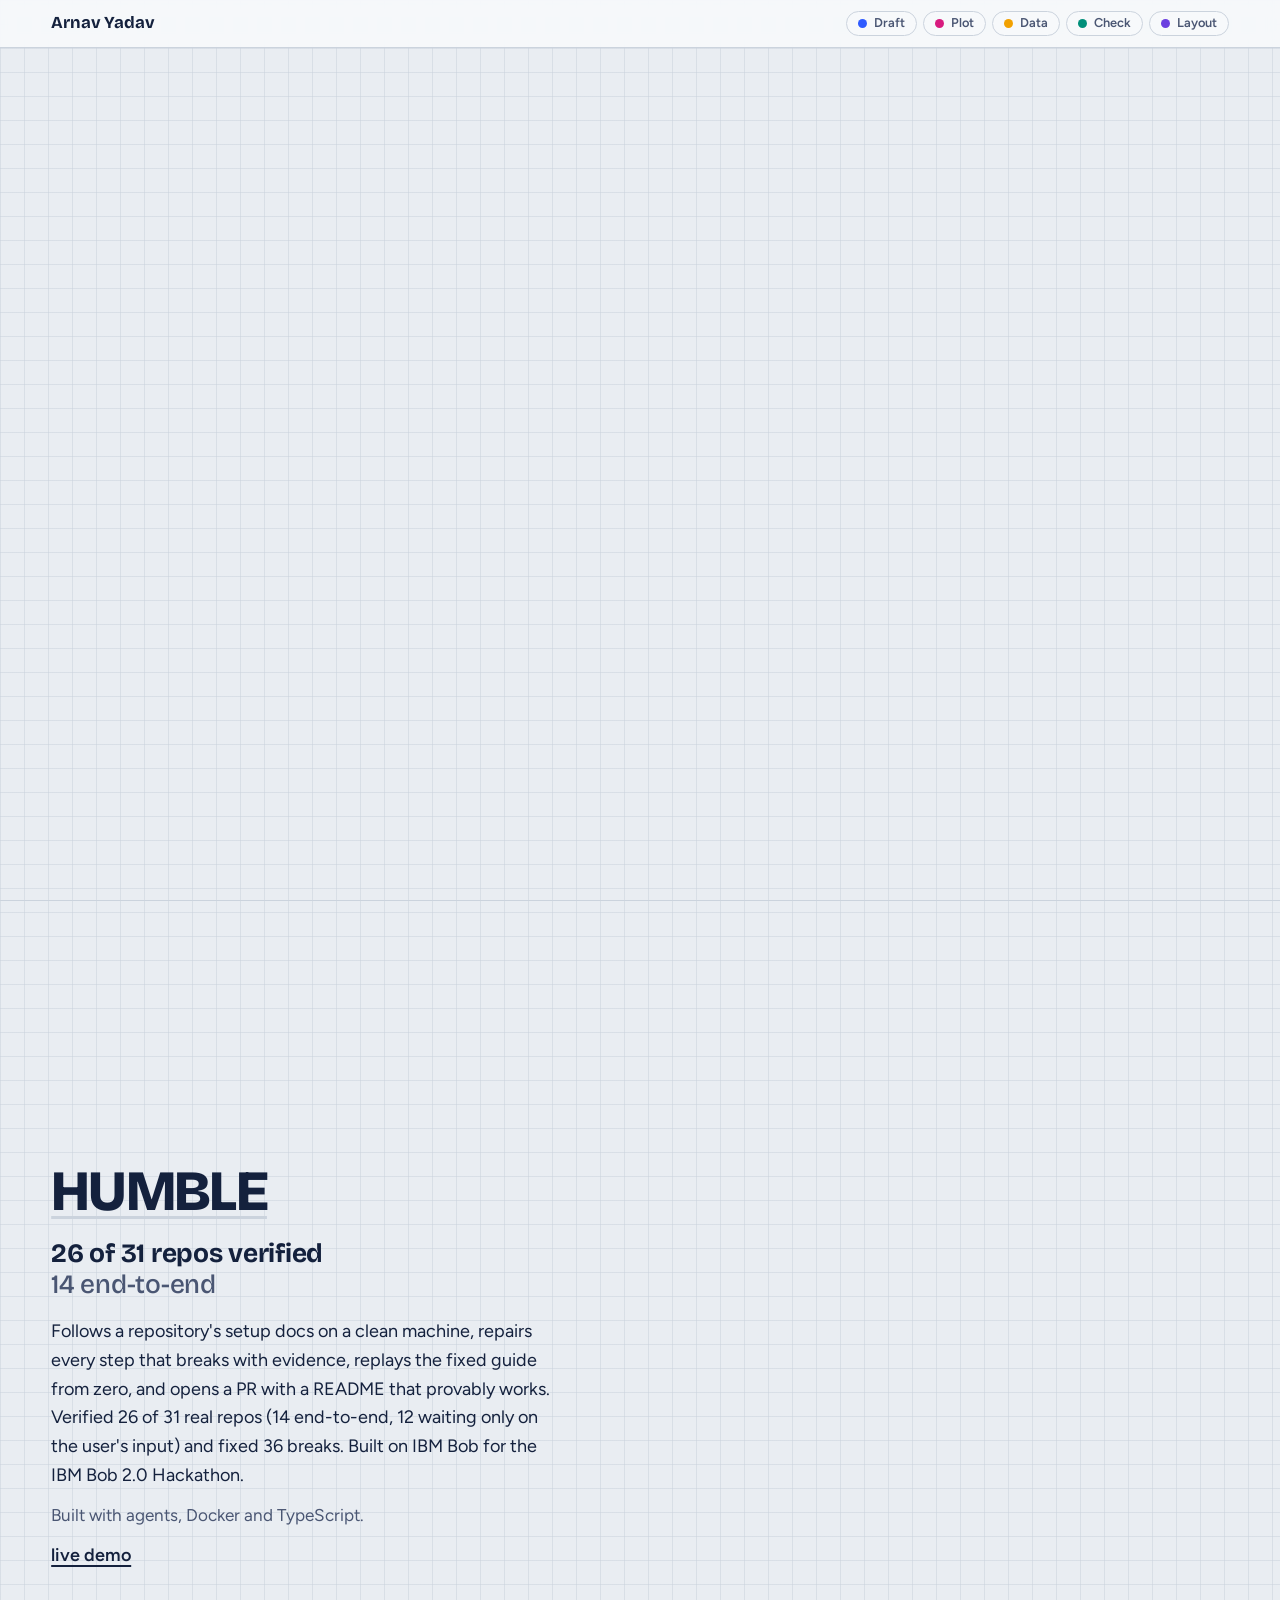
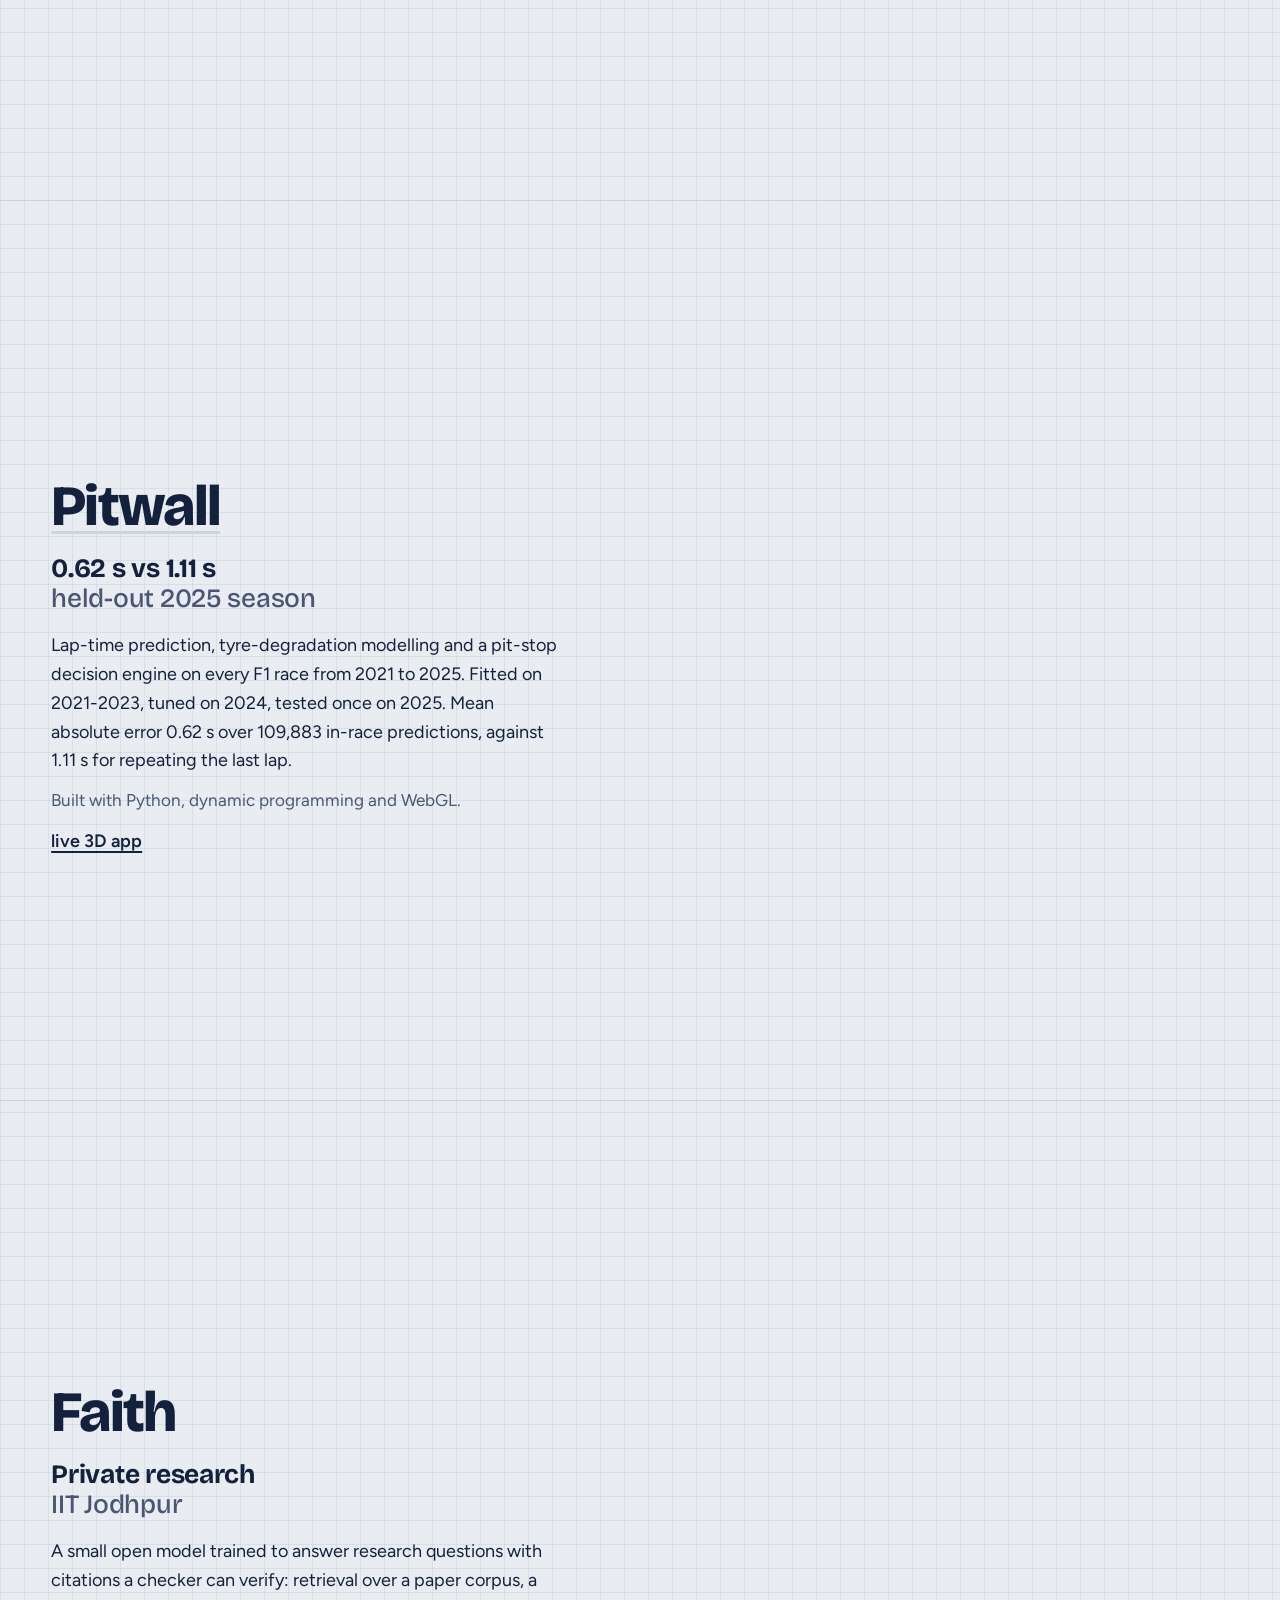
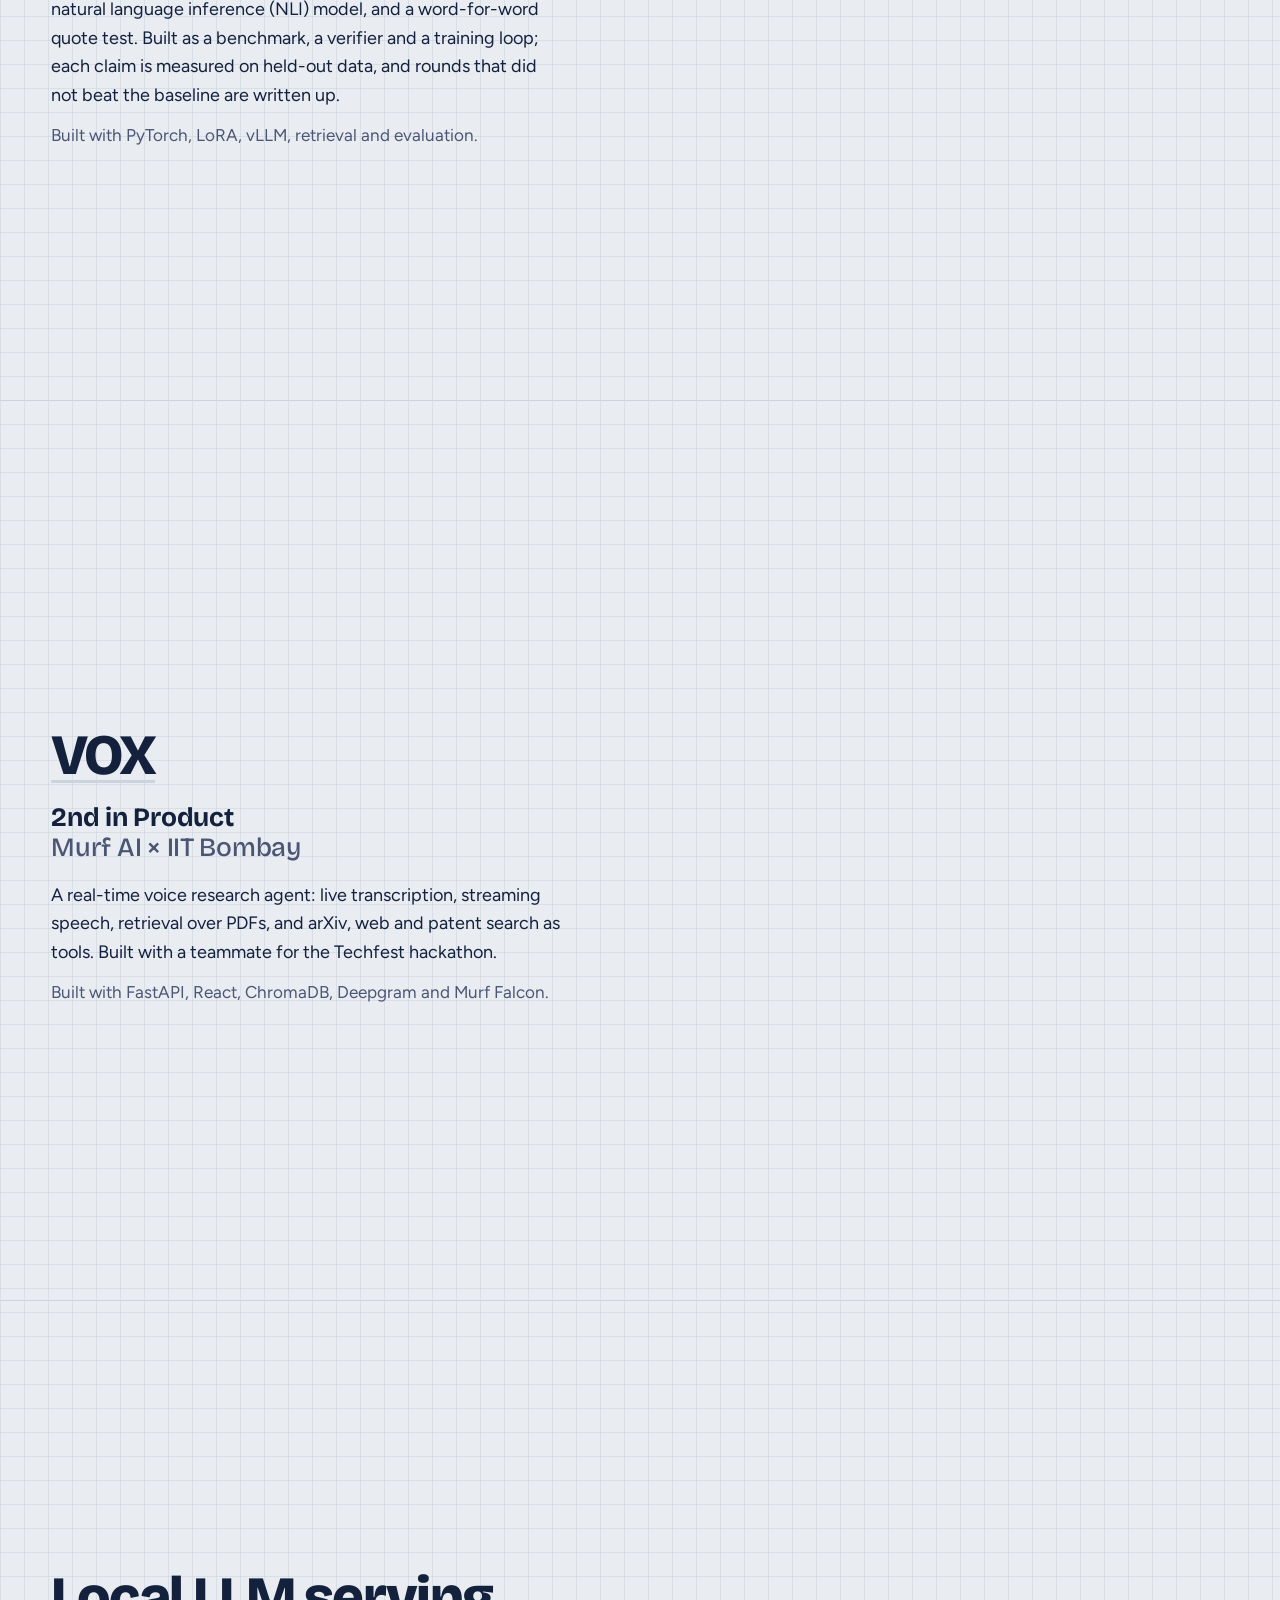
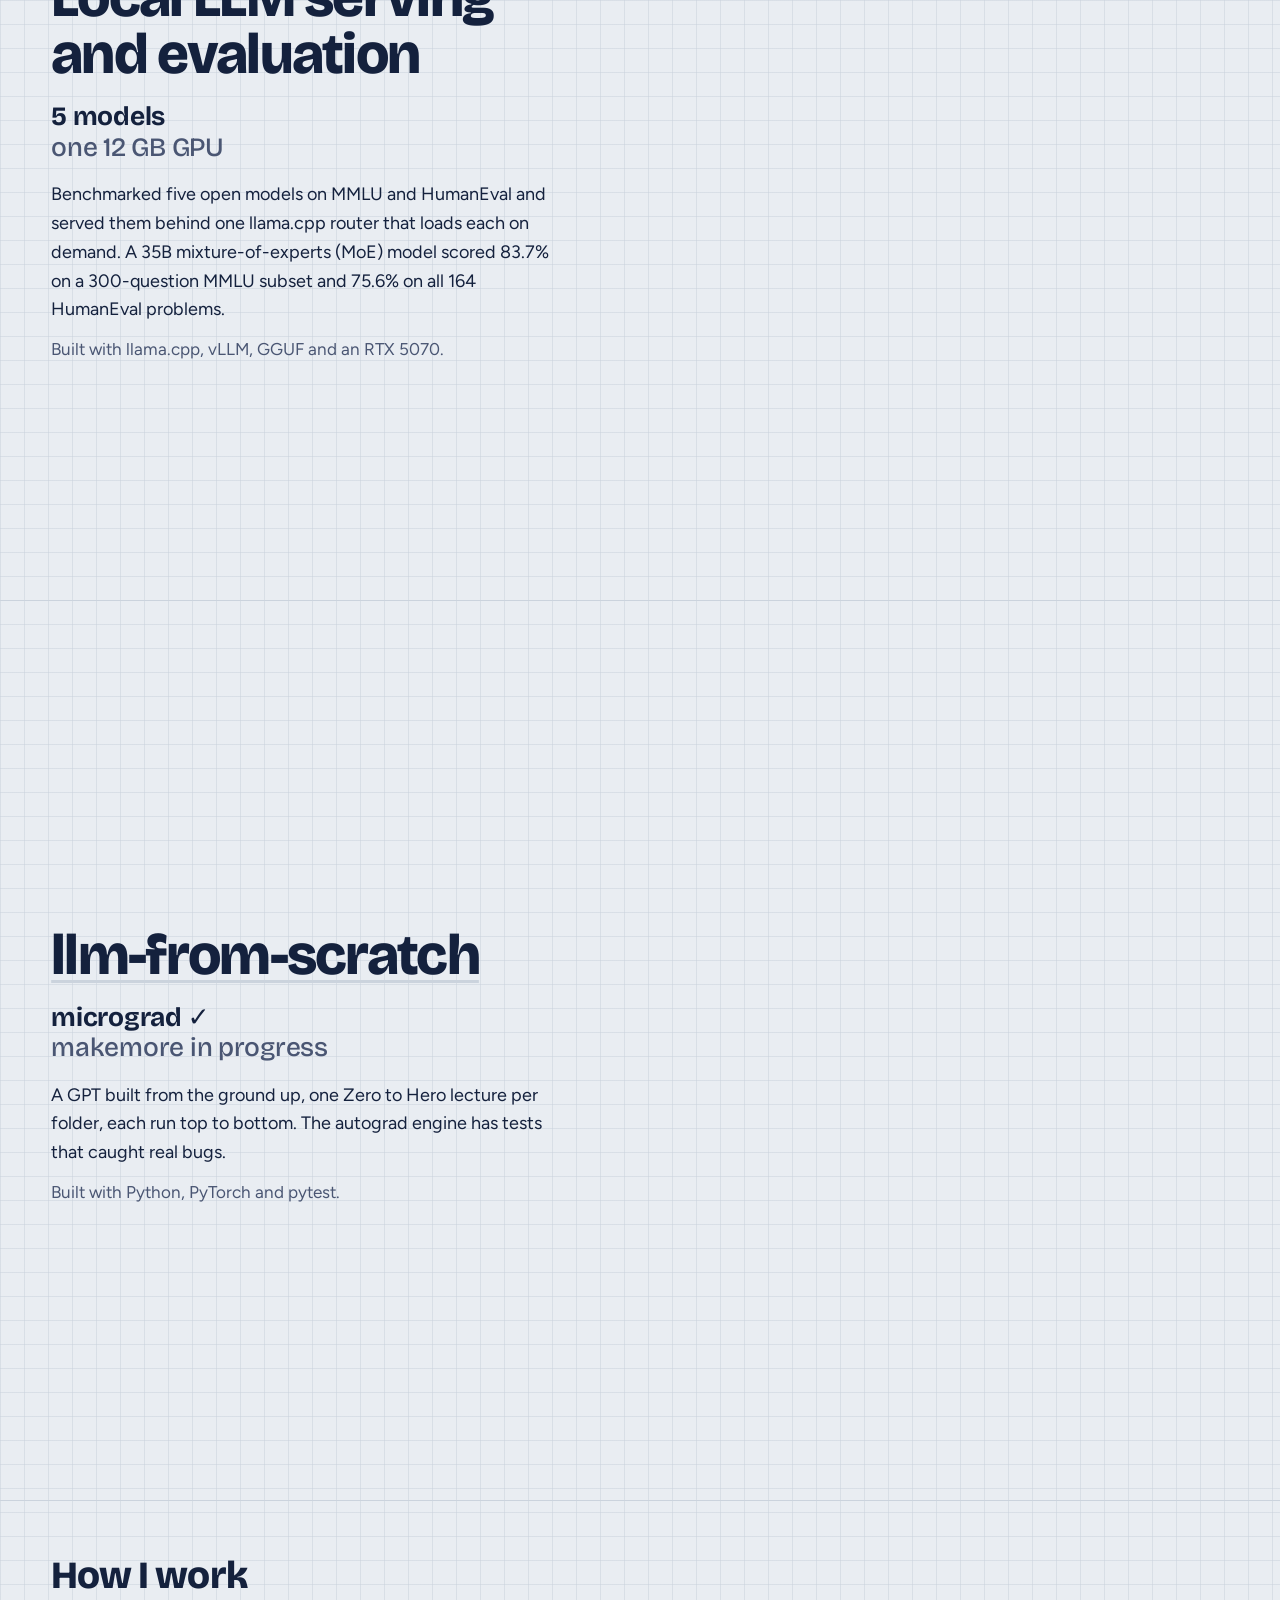
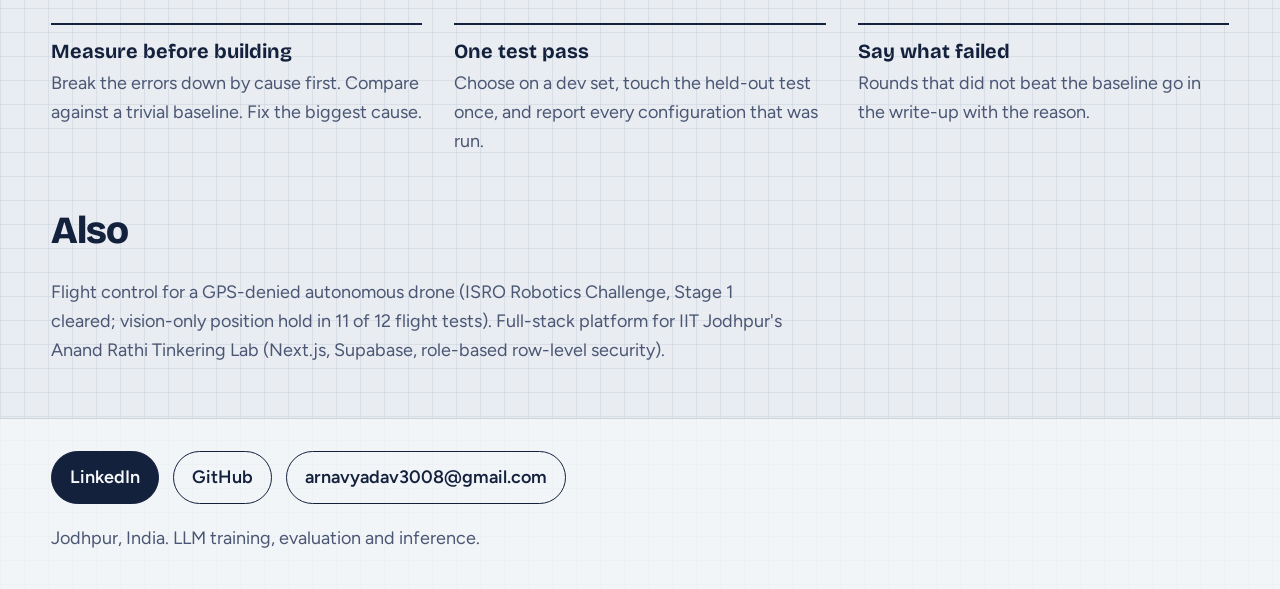
==== commit 4c1e2b66: "Hero: crew assembles the name and follows the pointer; phone tab and chip fixes; shorter page; metho" ====
--- a/index.html
+++ b/index.html
@@ -177,6 +177,7 @@
     <h2 id="also">Also</h2>
     <p class="also">Flight control for a GPS-denied autonomous drone (ISRO Robotics Challenge, Stage 1 cleared; vision-only position hold in 11 of 12 flight tests). Full-stack platform for IIT Jodhpur's Anand Rathi Tinkering Lab (Next.js, Supabase, role-based row-level security).</p>
   </div>
+  <div class="cast" aria-hidden="true"></div>
 </section>
 
 </main>
--- a/css/base.css
+++ b/css/base.css
@@ -7,6 +7,7 @@
   --mono: "JetBrains Mono", ui-monospace, Consolas, monospace;
   --bar-h: 48px;
   --gut: clamp(20px, 4vw, 56px);
+  --wrap: 1320px;                     /* one content column for hero, works, method and footer */
 }
 * { box-sizing: border-box; }
 html { -webkit-text-size-adjust: 100%; scroll-padding-top: var(--bar-h); }
@@ -70,9 +71,9 @@
   position: relative; min-height: 100svh; display: flex; align-items: center;
   padding: calc(var(--bar-h) + 40px) var(--gut) 72px;
 }
-.hero-in { max-width: 1100px; width: 100%; margin: 0 auto; }
+.hero-in { position: relative; max-width: var(--wrap); width: 100%; margin: 0 auto; }
 #hero h1 {
-  font: 800 clamp(3.4rem, 10vw, 9rem)/.95 var(--display); letter-spacing: -.035em; margin-bottom: clamp(18px, 3vh, 32px);
+  position: relative; font: 800 clamp(3.4rem, 10vw, 9rem)/.95 var(--display); letter-spacing: -.035em; margin-bottom: clamp(18px, 3vh, 32px);
 }
 .intro { font: 500 clamp(1.15rem, 1.2vw + .9rem, 1.7rem)/1.4 var(--display); max-width: 34em; color: var(--ink); }
 .intro .tick { font-size: .8em; }
@@ -84,13 +85,16 @@
 .links .primary a { background: var(--ink); color: var(--panel); }
 .links a:hover { color: var(--draft); border-color: var(--draft); }
 .links .primary a:hover { background: var(--draft); color: #fff; }
+/* the name is split into letters by core: inline-block so each can travel, words never break */
+.hw { display: inline-block; white-space: nowrap; }
+.hc { display: inline-block; will-change: transform; }
 /* hero pre-state while core is taking over; cleared by `ready` */
 .js.anim:not(.ready) #hero h1, .js.anim:not(.ready) #hero .intro, .js.anim:not(.ready) #hero .links { visibility: hidden; }
 
 /* work sections */
 .work { position: relative; min-height: 100svh; display: flex; align-items: center; border-top: 1px solid var(--line); padding: calc(var(--bar-h) + 24px) var(--gut) 40px; }
 .work-in {
-  width: 100%; max-width: 1320px; margin: 0 auto;
+  width: 100%; max-width: var(--wrap); margin: 0 auto;
   display: grid; grid-template-columns: minmax(0, 5fr) minmax(0, 6fr); gap: clamp(28px, 4.5vw, 72px); align-items: center;
 }
 .work-text { display: flex; flex-direction: column; gap: clamp(12px, 2vh, 22px); min-width: 0; }
@@ -106,6 +110,23 @@
 .work-body .stack { color: var(--soft); font-size: .95em; }
 .work-links a { font-weight: 600; }
 .viz-slot { position: relative; min-width: 0; }
+/* before the figure fades in (below), a faint dashed outline marks where it will be; the panel covers it once visible */
+.anim .viz-slot:has(> .viz.has-viz)::before { content: ""; position: absolute; inset: 1px; border: 1.5px dashed var(--line); border-radius: 13px; }
+/* a section whose figure is still an empty stub shows no slot at all */
+.viz-slot:has(> .viz:empty) { display: none; }
+/* Pinned stage: the section is exactly one viewport tall, so the figure may not be taller than what is left
+   after the toolbar and padding. Most figures are about as wide as tall, hence the width cap. */
+@media (min-width: 900px) {
+  .viz-slot { width: 100%; max-width: calc((100svh - var(--bar-h) - 64px)); margin-inline: auto; }
+}
+@media (min-width: 900px) and (max-height: 700px) {
+  .work { padding-top: calc(var(--bar-h) + 12px); padding-bottom: 20px; }
+  .viz-slot { max-width: calc((100svh - var(--bar-h) - 36px)); }
+  .work-text { gap: 10px; }
+  .title { font-size: clamp(2rem, 2.2vw + 2vh, 3.2rem); }
+  .claim { font-size: clamp(1.2rem, .6vw + 1.4vh, 1.7rem); }
+  .work-body { gap: 8px; }
+}
 
 /* phone and narrow: stacked, figure right after the claim */
 @media (max-width: 899.98px) {
@@ -122,17 +143,20 @@
 @media (max-width: 899.98px) { .work-in > .work-body > p + p { margin-top: -8px; } }
 
 /* method + footer */
-#method { padding: clamp(72px, 12vh, 140px) var(--gut); border-top: 1px solid var(--line); }
-.method-in { max-width: 1100px; margin: 0 auto; }
+#method { position: relative; padding: clamp(40px, 6vh, 60px) var(--gut); border-top: 1px solid var(--line); }
+.method-in { max-width: var(--wrap); margin: 0 auto; }
 #method h2, .method-in h2 { font: 800 clamp(1.8rem, 3vw, 2.8rem)/1.05 var(--display); letter-spacing: -.025em; margin-bottom: 28px; }
-.principles { display: grid; grid-template-columns: repeat(3, minmax(0, 1fr)); gap: 32px; margin-bottom: clamp(56px, 9vh, 96px); }
-.principles li { border-top: 2px solid var(--ink); padding-top: 14px; }
+.principles { display: grid; grid-template-columns: repeat(3, minmax(0, 1fr)); gap: 32px; margin-bottom: clamp(36px, 6vh, 56px); }
+.principles li { position: relative; border-top: 2px solid var(--ink); padding-top: 14px; }
+/* core swaps the border for a rule that draws in (scrubbed); without it the border stays */
+#method.has-rules .principles li { border-top-color: transparent; }
+.rule { position: absolute; left: 0; right: 0; top: -2px; height: 2px; background: var(--ink); transform-origin: 0 50%; }
 .principles strong { display: block; font: 700 1.25rem/1.2 var(--display); margin-bottom: 6px; }
-.principles span { color: var(--soft); display: block; max-width: 36ch; }
+.principles li > span { color: var(--soft); display: block; max-width: 36ch; }
 .also { max-width: 62ch; color: var(--soft); }
 @media (max-width: 760px) { .principles { grid-template-columns: 1fr; gap: 22px; } }
-#contact { padding: 56px var(--gut) 72px; border-top: 1px solid var(--line); background: rgba(247, 249, 251, .7); }
-.foot-in { max-width: 1100px; margin: 0 auto; }
+#contact { padding: 32px var(--gut) 36px; border-top: 1px solid var(--line); background: rgba(247, 249, 251, .7); }
+.foot-in { max-width: var(--wrap); margin: 0 auto; }
 #contact .links { margin-top: 0; margin-bottom: 20px; }
 #contact p { color: var(--soft); }
 
@@ -140,6 +164,7 @@
 .cast { position: absolute; inset: 0; z-index: 5; pointer-events: none; overflow: hidden; }
 .cur { position: absolute; left: 0; top: 0; color: var(--c); opacity: .4; transition: opacity .25s; will-change: transform; }
 .cur.is-work { opacity: 1; }
+.cur.is-follow { opacity: .9; }
 .cur-drift { display: block; }
 .cur-arrow { display: block; width: 20px; height: 22px; margin: -1.5px 0 0 -2px; transform-origin: 2px 1.5px; overflow: visible; }
 .cur-tab {
@@ -148,7 +173,11 @@
   transition: opacity .2s, transform .3s cubic-bezier(.2, .8, .2, 1);
 }
 .cur.is-work .cur-tab { opacity: 1; }
-
+/* the tab flips to the cursor's left side when it would cross the figure's or the screen's right edge (core toggles .flip) */
+.cur.flip .cur-tab { left: auto; right: calc(100% + 2px); }
+
+/* section titles: the not-yet-typed part shows as a faint ghost of itself, so a title scrolling into view never reads as blank */
+.work .tw-b { visibility: visible; color: rgba(20, 33, 61, .13); }
 /* typing structure (built by core): real text stays in .tw-sr for assistive tech */
 .tw-sr { position: absolute; width: 1px; height: 1px; overflow: hidden; clip-path: inset(50%); white-space: nowrap; }
 .tw-b { visibility: hidden; }
--- a/css/viz-pitwall.css
+++ b/css/viz-pitwall.css
@@ -1 +1,18 @@
-/* viz-pitwall.css: stub, written by a later worker */
+/* viz-pitwall.css: circuit, car, two error bars. Plot magenta is the accent; the baseline bar is soft ink. */
+.pw-map { max-height: 250px; }
+.pw-circ { fill: none; stroke: var(--ink); stroke-width: 3; stroke-linecap: round; stroke-linejoin: round; }
+.pw-sf { stroke: var(--ink); stroke-width: 4; }
+.pw-trail { fill: var(--plot); }
+.pw-car { fill: var(--plot); stroke: #fff; stroke-width: 2; }
+.pw-bars { display: grid; gap: 16px; margin-top: 18px; }
+.pw-head { display: flex; align-items: baseline; justify-content: space-between; gap: 12px; margin-bottom: 6px; }
+.pw-lab { color: var(--soft); }
+.pw-val { margin: 0; padding-right: 1.5em; font: 600 clamp(1.05rem, 1.2vw + .6rem, 1.4rem)/1.2 var(--display); }
+.pw-rail { height: 14px; border-radius: 3px; background: var(--line); overflow: hidden; opacity: .9; }
+.pw-bar { display: block; height: 100%; border-radius: 3px 0 0 3px; transform-origin: 0 50%; will-change: transform; }
+.pw-m .pw-bar { background: var(--plot); }
+.pw-b .pw-bar { background: var(--soft); }
+.pw-foot { display: flex; flex-wrap: wrap; align-items: baseline; justify-content: space-between; gap: 6px 24px; margin-top: 18px; padding-top: 14px; border-top: 1px solid var(--line); }
+.pw-n, .pw-held { margin: 0; }
+.pw-n { font-weight: 600; }
+.pw-held { color: var(--soft); }
--- a/css/viz-faith.css
+++ b/css/viz-faith.css
@@ -1 +1,40 @@
-/* viz-faith.css: stub, written by a later worker */
+/* viz-faith.css: paper excerpt, answer with citation, connector, two checks. Accent is Check teal. */
+.fa-grid { --g: 28px; --hy: 94px; --cy: 36px; --hl: rgba(0, 143, 122, .22); display: grid; grid-template-columns: var(--g) minmax(0, 1fr); font-size: 14px; line-height: 20px; }
+.fa-g1, .fa-g2 { position: relative; z-index: 2; }
+.fa-seg { position: absolute; display: block; }
+.fa-seg i { display: block; width: 100%; height: 100%; background: var(--check); will-change: transform; }
+.fa-s1 { left: calc(var(--g) / 2 - 1px); width: 2px; top: var(--hy); bottom: 0; }
+.fa-s1 i, .fa-s2 i { transform-origin: 50% 100%; }
+.fa-s2 { left: calc(var(--g) / 2 - 1px); width: 2px; top: 0; height: var(--cy); }
+.fa-hook { left: calc(var(--g) / 2 - 1px); top: calc(var(--hy) - 1px); height: 2px; width: calc(var(--g) / 2 + 11px); }
+.fa-hook i { transform-origin: 0 50%; }
+
+.fa-paper { position: relative; background: var(--sheet); border: 1px solid var(--line); border-radius: 10px; padding: 13px 14px; min-width: 0; }
+.fa-lab { margin: 0; height: 20px; color: var(--soft); font-size: 13px; }
+.fa-bar { display: block; position: relative; height: 20px; }
+.fa-bar::after { content: ""; position: absolute; left: 0; top: 6px; height: 8px; width: var(--w); background: var(--line); border-radius: 4px; }
+.fa-q { margin: 0; }
+.fa-ln { display: block; position: relative; width: fit-content; white-space: nowrap; }
+.fa-ln > span { position: relative; z-index: 1; }
+.fa-fh { position: absolute; left: -3px; right: -3px; top: 1px; bottom: 1px; border-radius: 4px; background: var(--hl); transform-origin: 0 50%; will-change: transform; }
+
+.fa-chip {
+  position: absolute; z-index: 3; left: calc(var(--g) / 2 - 13px); top: 23px; width: 26px; height: 26px;
+  display: flex; align-items: center; justify-content: center; border-radius: 50%;
+  border: 1.5px solid var(--check); background: var(--panel); color: var(--ink); font: 700 11px/1 var(--text);
+}
+.fa-answ { padding-top: 16px; min-width: 0; }
+.fa-ans { position: relative; background: var(--panel); border: 1px solid var(--line); border-radius: 10px; padding: 9px 12px; }
+.fa-text { position: relative; z-index: 1; display: block; }
+.fa-ghost { position: absolute; left: 12px; right: 12px; top: 9px; color: transparent; pointer-events: none; }
+.fa-gw { background: var(--hl); border-radius: 3px; }
+
+.fa-chks { grid-column: 1 / -1; display: grid; gap: 8px; margin-top: 14px; }
+.fa-chk { margin: 0; border: 1px solid var(--line); border-radius: 8px; padding: 8px 12px; font-weight: 600; }
+.fa-cl { margin-right: 1.7em; }
+.fa-chk .tick { font-size: 1.05em; vertical-align: -.2em; }
+@media (max-width: 899.98px) {
+  .fa-grid { font-size: 13.5px; }
+  .fa-chk { padding: 8px 10px; }
+}
+.work .fa-text .tw-b { visibility: hidden; }
--- a/css/viz-vox.css
+++ b/css/viz-vox.css
@@ -1 +1,24 @@
-/* viz-vox.css: stub, written by a later worker */
+/* viz-vox.css: voice waveform, transcript, four tool chips, award line. Accent is Draft cobalt. */
+.vx-top { display: grid; grid-template-columns: minmax(0, 34fr) minmax(0, 62fr); gap: 4%; align-items: start; }
+.vx-lab { margin: 0 0 8px; color: var(--soft); font-size: 13px; }
+.vx-wave { display: flex; align-items: center; gap: 2px; height: 64px; }
+.vx-wave i { flex: 1 1 0; min-width: 2px; max-width: 5px; height: var(--h); border-radius: 2px; background: var(--draft); will-change: transform; }
+.vx-tr { margin: 0; min-height: 64px; font: 500 clamp(1rem, .5vw + .85rem, 1.15rem)/1.35 var(--text); }
+.vx-lines { margin: 8px 0 0; }
+.vx-lines path { fill: none; stroke: var(--draft); stroke-width: 2; stroke-linecap: round; opacity: .7; }
+.vx-tools { display: grid; grid-template-columns: repeat(4, 1fr); margin: 0; padding: 0; list-style: none; }
+.vx-tools li {
+  position: relative; margin: 0 4px; padding: 10px 4px; text-align: center; font-weight: 600; font-size: 13px; line-height: 1.2;
+  border: 1.5px solid var(--line); border-radius: 10px; background: var(--panel); min-height: 44px; display: flex; align-items: center; justify-content: center;
+}
+.vx-tools li span { position: relative; z-index: 1; }
+.vx-lit { position: absolute; inset: -1.5px; border: 1.5px solid var(--draft); border-radius: 10px; background: rgba(47, 91, 255, .09); }
+.vx-award { margin: 18px 0 0; padding-top: 16px; border-top: 1px solid var(--line); }
+.vx-a { font: 700 clamp(1.15rem, 1.2vw + .7rem, 1.5rem)/1.2 var(--display); margin-right: .4em; }
+.vx-ev { color: var(--soft); }
+.vx-award .tick { font-size: 1.2rem; vertical-align: -.2em; margin-right: 2em; }
+@media (max-width: 899.98px) {
+  .vx-top { grid-template-columns: minmax(0, 32fr) minmax(0, 64fr); }
+  .vx-tools li { font-size: 12.5px; padding: 8px 2px; margin: 0 3px; }
+}
+.work .vx-tr .tw-b { visibility: hidden; }
--- a/css/viz-serving.css
+++ b/css/viz-serving.css
@@ -1 +1,29 @@
-/* viz-serving.css: stub, written by a later worker */
+/* viz-serving.css: one GPU slot, a queue of five models, two bars. Accent: Layout violet (white on it is 6:1). */
+.sv-h { font: 600 .95rem/1.2 var(--display); color: var(--soft); margin-bottom: 8px; }
+.sv-top { display: grid; grid-template-columns: minmax(0, 1.15fr) minmax(0, 1fr); gap: clamp(14px, 3vw, 28px); }
+.sv-slot { position: relative; height: 174px; border: 2px dashed var(--layout); border-radius: 12px; background: var(--panel); }
+.sv-clip { position: absolute; inset: 0; overflow: hidden; border-radius: 10px; }
+.sv-solid { position: absolute; inset: -2px; border: 2px solid var(--layout); border-radius: 12px; pointer-events: none; z-index: 2; }
+.sv-blk {
+  position: absolute; inset: 10px; border-radius: 8px; background: var(--layout); color: #fff; opacity: 0;
+  display: flex; flex-direction: column; align-items: center; justify-content: center; text-align: center; gap: 2px; will-change: transform, opacity;
+}
+.sv-blk b { font: 700 clamp(1.15rem, 1vw + .8rem, 1.6rem)/1.1 var(--display); letter-spacing: -.01em; }
+.sv-blk small { font: 500 .8rem/1.2 var(--text); opacity: .9; }
+.sv-blk.sv-last { opacity: 1; }
+.sv-rows { display: grid; gap: 6px; margin: 0; padding: 0; list-style: none; }
+.sv-row { position: relative; height: 30px; display: flex; align-items: center; padding: 0 12px; border: 1.5px dashed var(--line); border-radius: 8px; font-weight: 600; }
+.sv-hl { position: absolute; inset: -1.5px; border-radius: 8px; border: 1.5px solid var(--layout); background: rgba(107, 63, 224, .12); opacity: 0; }
+.sv-last .sv-hl { opacity: 1; }
+.sv-rt { position: relative; display: flex; align-items: baseline; gap: 8px; white-space: nowrap; }
+.sv-rt small { font: 500 .8rem/1 var(--text); color: var(--layout); }
+.sv-cap { margin: 12px 0 0; }
+.sv-bars { margin-top: 20px; padding-top: 16px; border-top: 1px solid var(--line); }
+.sv-bh { color: var(--ink); margin-bottom: 12px; }
+.sv-bar + .sv-bar { margin-top: 14px; }
+.sv-lab { display: flex; justify-content: space-between; align-items: baseline; gap: 12px; margin-bottom: 6px; }
+.sv-val { display: block; padding-right: 1.5em; font: 700 1.2rem/1.1 var(--display); }
+.sv-val .tick { font-size: 1em; }
+.sv-track { height: 14px; border-radius: 7px; background: var(--sheet); border: 1px solid var(--line); overflow: hidden; }
+.sv-fill { display: block; height: 100%; border-radius: 6px 0 0 6px; background: var(--layout); transform-origin: 0 50%; will-change: transform; }
+@media (max-width: 899.98px) { .sv-slot { height: 174px; } .sv-row { padding: 0 9px; } }
--- a/css/viz-scratch.css
+++ b/css/viz-scratch.css
@@ -1 +1,19 @@
-/* viz-scratch.css: stub, written by a later worker */
+/* viz-scratch.css: micrograd-style graph. Forward edges ink, gradient edges Plot magenta. */
+.sc-e { fill: none; stroke: var(--ink); stroke-width: 3.4; stroke-linecap: round; }
+.sc-g { fill: none; stroke: var(--plot); stroke-width: 1.8; stroke-linecap: butt; }
+.sc-p { fill: var(--plot); stroke: #fff; stroke-width: 1.6; }
+.sc-n rect, .sc-n circle { fill: var(--panel); stroke: var(--ink); stroke-width: 2.2; }
+.sc-n text { font: 600 15px var(--mono); fill: var(--ink); }
+.sc-n text.sc-sm { font-size: 13px; }
+.sc-out rect { fill: var(--ink); }
+.sc-out text { fill: #fff; }
+.sc-tests { margin-top: 14px; }
+.sc-tests li { font-size: 15px; }
+.sc-sw { display: inline-block; flex: none; width: 22px; height: 0; border-top: 3px solid var(--ink); border-radius: 2px; }
+.sc-sw.sc-b { border-top-color: var(--plot); }
+.sc-pass { margin-left: auto; padding-right: 1.6em; font-weight: 600; white-space: nowrap; }
+.sc-pass .tick { font-size: 1em; }
+.sc-status { margin-top: 16px; padding-top: 14px; border-top: 1px solid var(--line); display: grid; gap: 6px; }
+.sc-s { margin: 0; display: flex; align-items: center; gap: 10px; font: 600 clamp(1.05rem, 1.2vw + .6rem, 1.3rem)/1.25 var(--display); }
+.sc-dot { flex: none; width: 12px; height: 12px; border-radius: 50%; background: var(--ink); border: 2px solid var(--ink); }
+.sc-dot.sc-wip { background: transparent; border-color: var(--soft); }
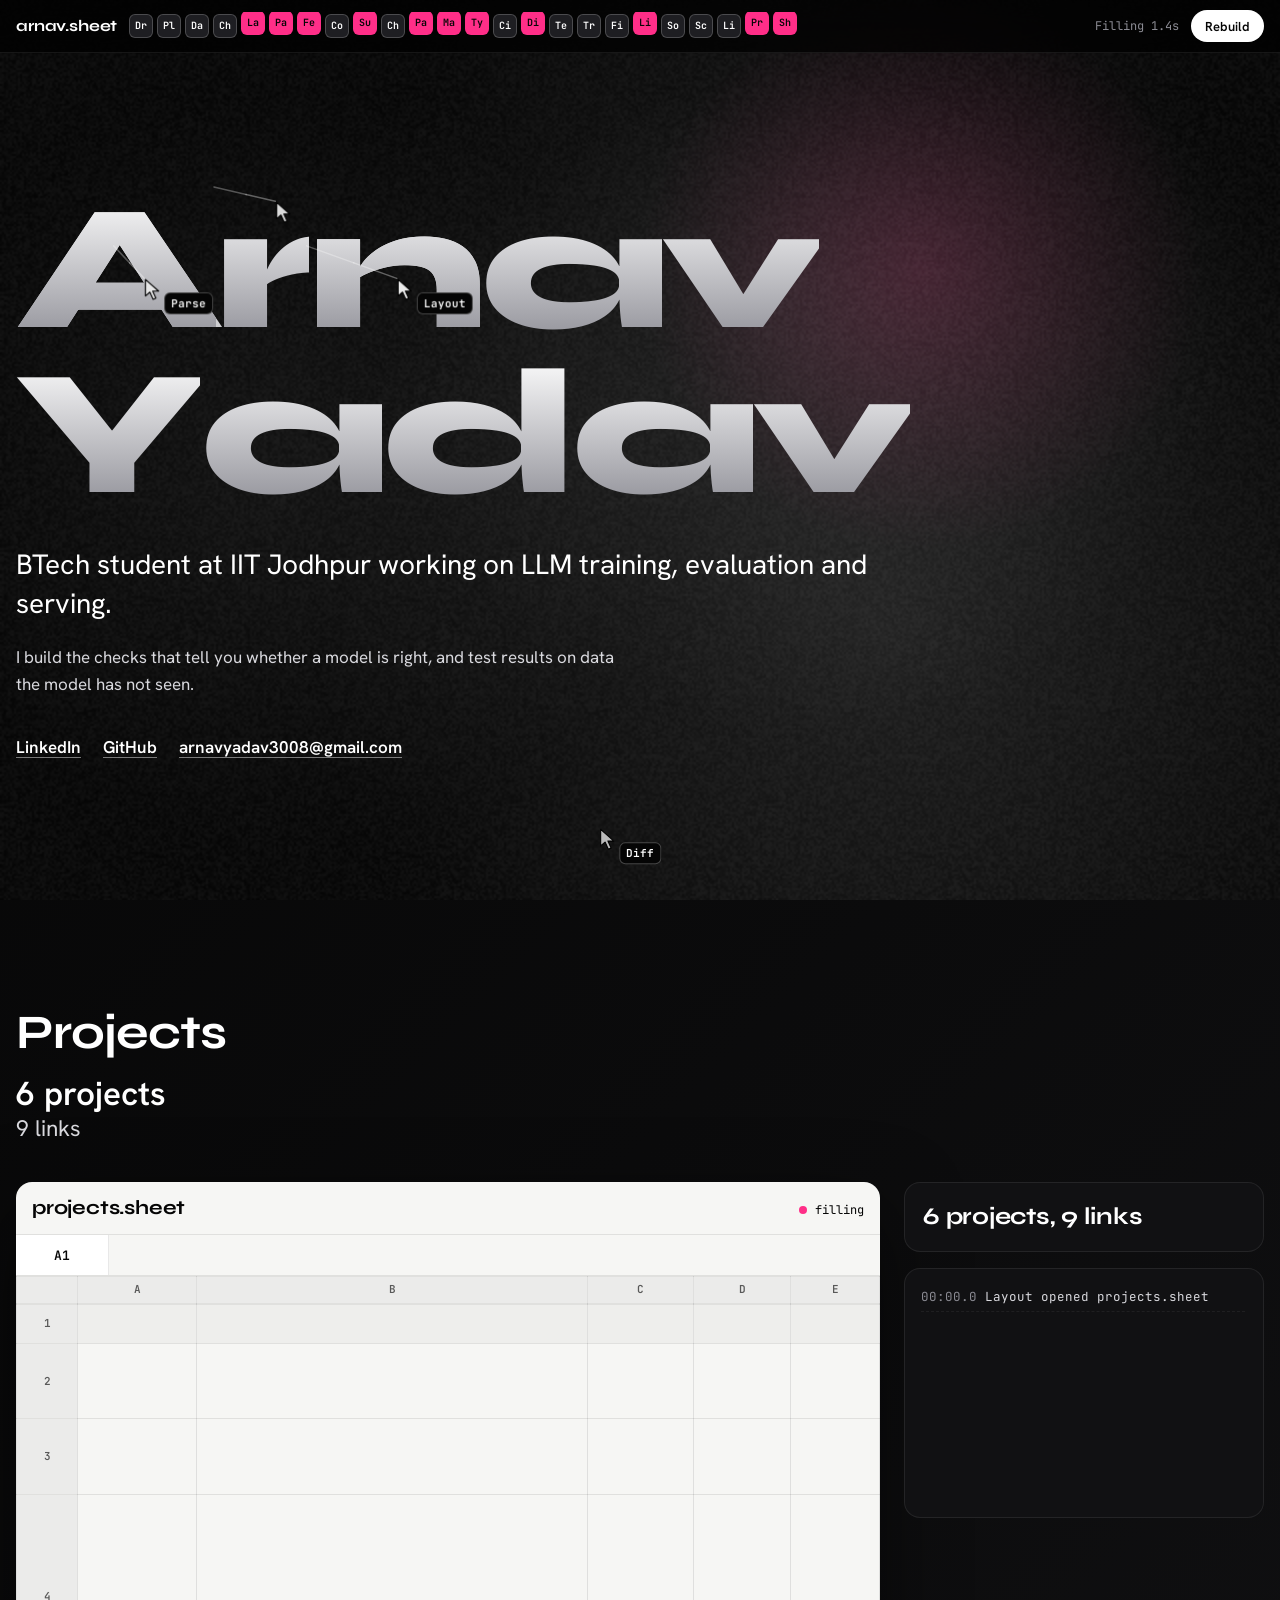
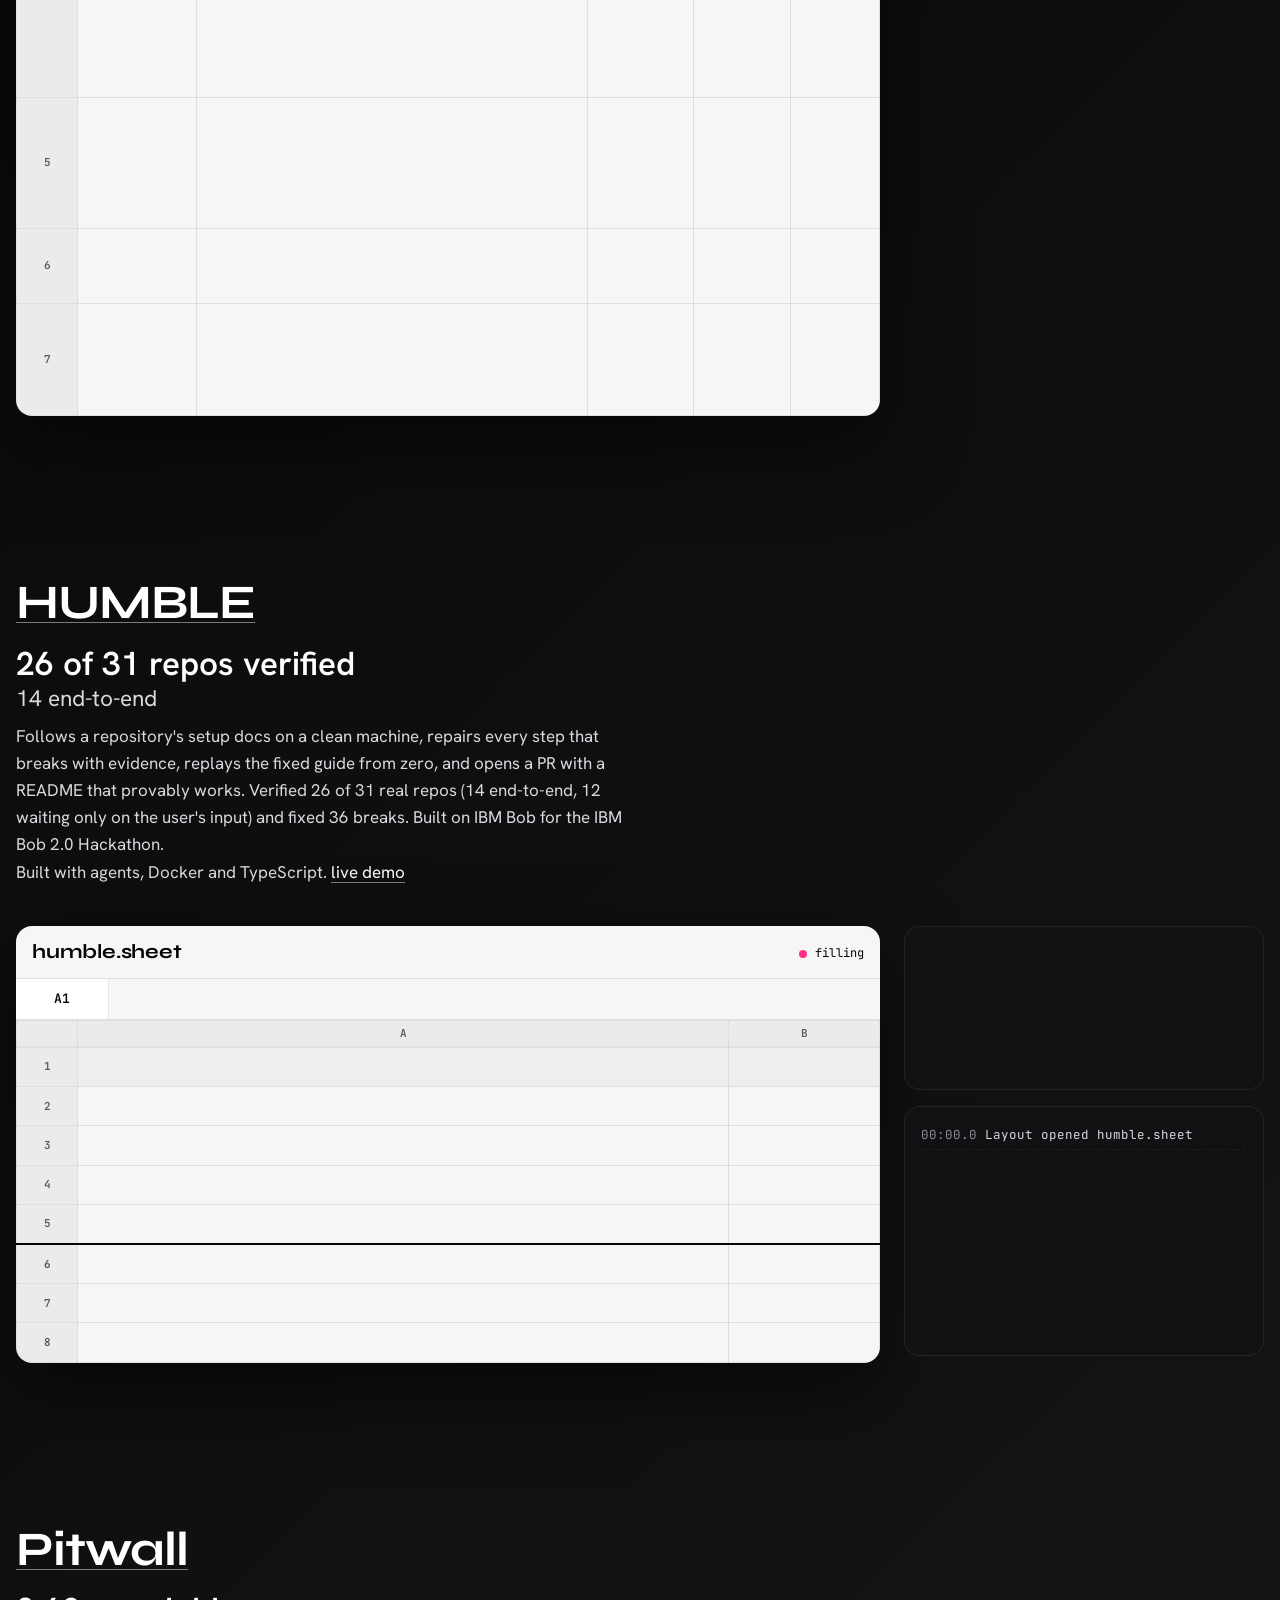
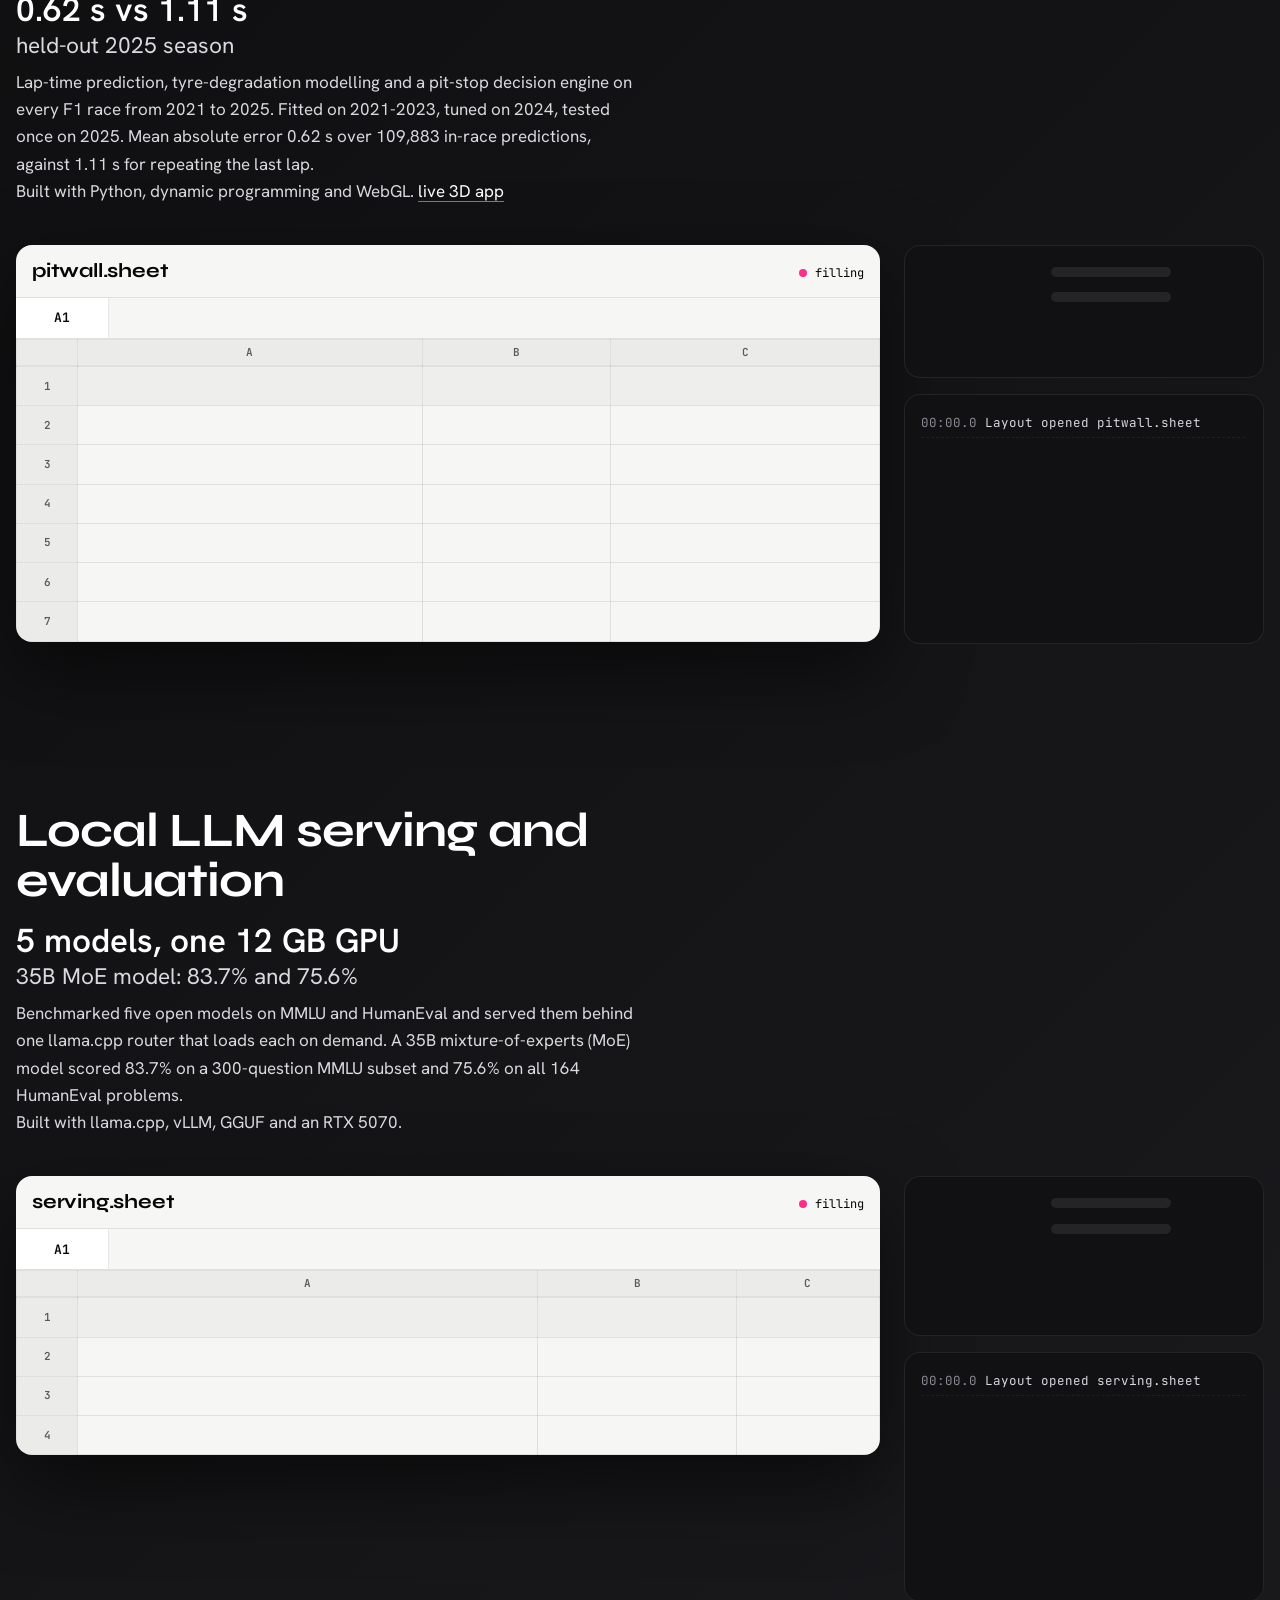
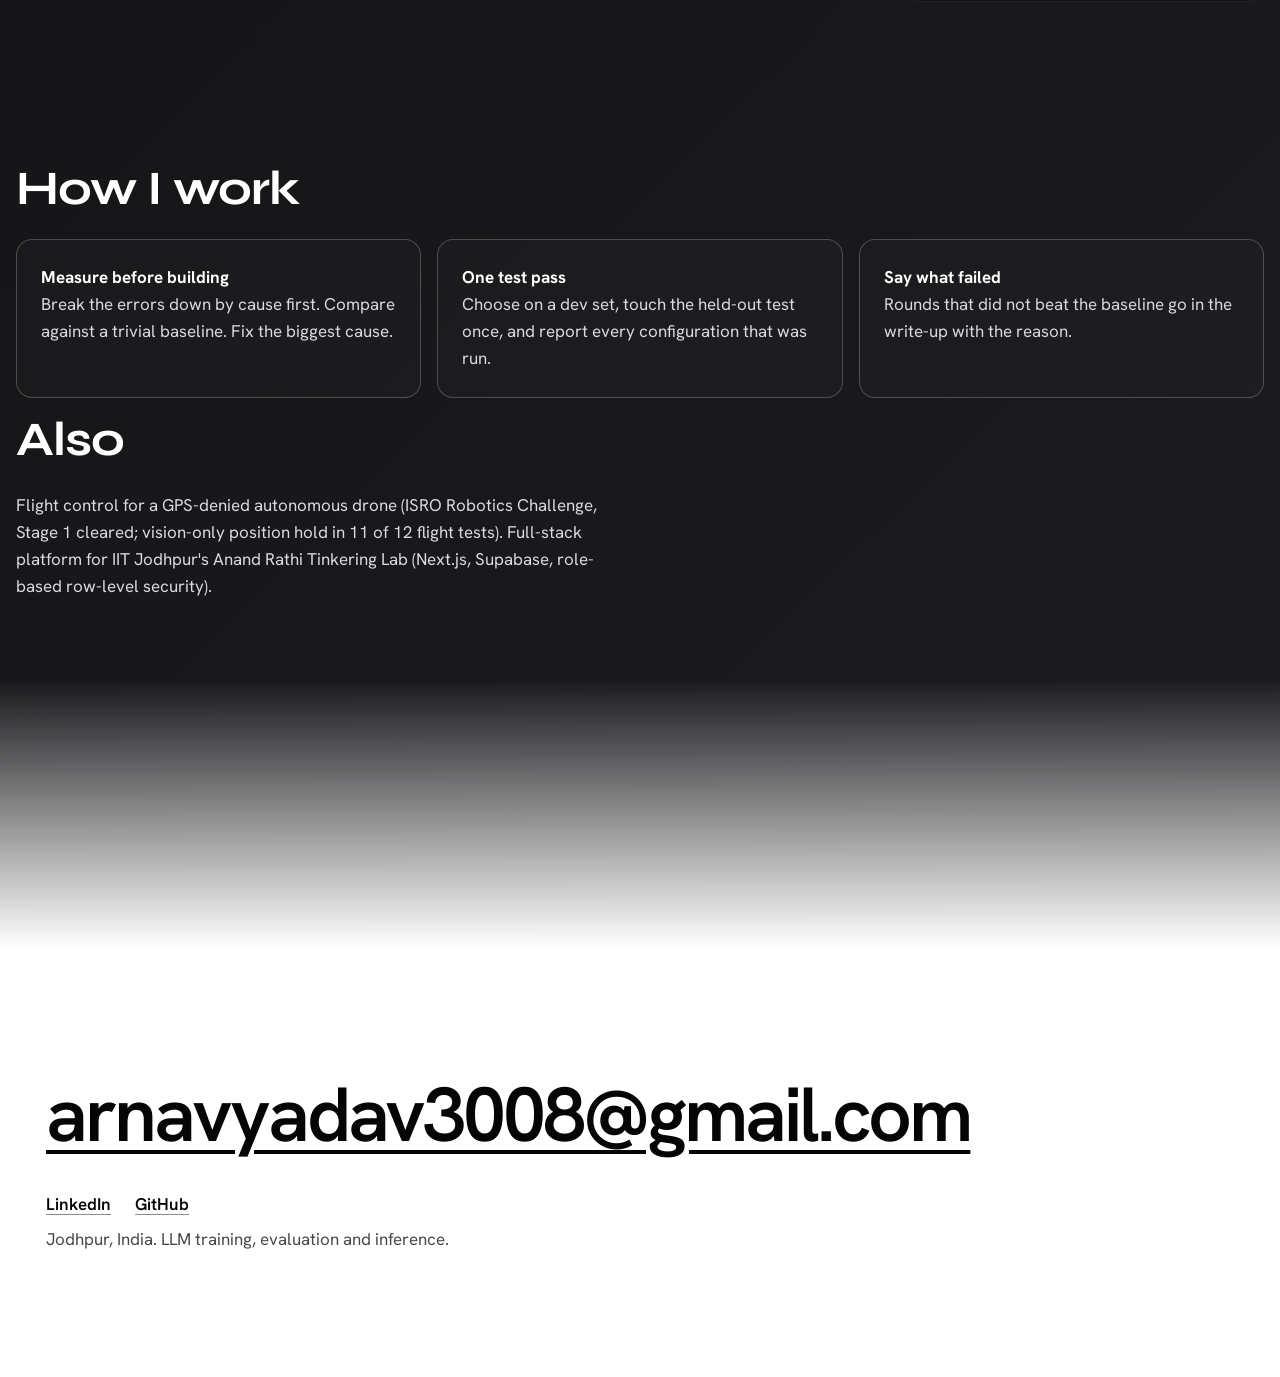
==== commit b674b14f: "Agent workbook: four sheets filled by a 24-cursor swarm, black/white/pink theme, hero letter build, " ====
--- a/index.html
+++ b/index.html
@@ -10,188 +10,230 @@
 <meta property="og:type" content="website">
 <meta property="og:url" content="https://b25bb1004-wq.github.io/">
 <link rel="canonical" href="https://b25bb1004-wq.github.io/">
-<link rel="icon" href="data:image/svg+xml,%3Csvg xmlns='http://www.w3.org/2000/svg' viewBox='0 0 32 32'%3E%3Crect width='32' height='32' rx='6' fill='%2314213D'/%3E%3Cpath d='M8 24 16 8l8 16M11.5 18h9' stroke='%23F2A100' stroke-width='2.4' fill='none' stroke-linecap='round' stroke-linejoin='round'/%3E%3C/svg%3E">
 <script>
-/* Runs first. `js` and `anim` gate every "hidden before build" rule in the CSS.
-   Folio is a queue stub so viz scripts may register before or after core.js runs.
-   `ready` is also forced after 3.5 s so the hero can never stay hidden. */
 (function () {
   var d = document.documentElement;
   d.classList.add('js');
-  if (!(window.matchMedia && matchMedia('(prefers-reduced-motion: reduce)').matches)) d.classList.add('anim');
-  setTimeout(function () { d.classList.add('ready'); }, 3500);
-  window.Folio = window.Folio || { _q: [], registerViz: function (n, b) { this._q.push([n, b]); } };
+  if (!(window.matchMedia && matchMedia('(prefers-reduced-motion: reduce)').matches)) d.classList.add('motion');
 })();
 </script>
 <link rel="preconnect" href="https://fonts.googleapis.com">
 <link rel="preconnect" href="https://fonts.gstatic.com" crossorigin>
-<link rel="stylesheet" href="https://fonts.googleapis.com/css2?family=Bricolage+Grotesque:opsz,wght@12..96,400..800&family=Figtree:wght@400..700&family=JetBrains+Mono:wght@400;500&display=swap">
-<link rel="stylesheet" href="css/base.css">
-<link rel="stylesheet" href="css/viz.css">
-<link rel="stylesheet" href="css/viz-humble.css">
-<link rel="stylesheet" href="css/viz-pitwall.css">
-<link rel="stylesheet" href="css/viz-faith.css">
-<link rel="stylesheet" href="css/viz-vox.css">
-<link rel="stylesheet" href="css/viz-serving.css">
-<link rel="stylesheet" href="css/viz-scratch.css">
+<link rel="stylesheet" href="https://fonts.googleapis.com/css2?family=Syne:wght@700;800&family=Hanken+Grotesk:wght@400;600&family=JetBrains+Mono:wght@400;600&display=swap">
+<link rel="stylesheet" href="css/sheet.css">
 <script defer src="js/vendor/gsap.min.js"></script>
-<script defer src="js/vendor/ScrollTrigger.min.js"></script>
-<script defer src="js/core.js"></script>
-<script defer src="js/viz-humble.js"></script>
-<script defer src="js/viz-pitwall.js"></script>
-<script defer src="js/viz-faith.js"></script>
-<script defer src="js/viz-vox.js"></script>
-<script defer src="js/viz-serving.js"></script>
-<script defer src="js/viz-scratch.js"></script>
+<script defer src="js/swarm.js"></script>
+<script defer src="js/charts.js"></script>
+<script defer src="js/build.js"></script>
+<script defer src="js/fx.js"></script>
 </head>
 <body>
 <a class="skip" href="#main">Skip to content</a>
 
 <header id="bar">
-  <a class="site" href="#hero">Arnav Yadav</a>
-  <ul class="agents" aria-hidden="true">
-    <li class="chip" data-agent="draft"><i class="dot"></i><span>Draft</span></li>
-    <li class="chip" data-agent="plot"><i class="dot"></i><span>Plot</span></li>
-    <li class="chip" data-agent="data"><i class="dot"></i><span>Data</span></li>
-    <li class="chip" data-agent="check"><i class="dot"></i><span>Check</span></li>
-    <li class="chip" data-agent="layout"><i class="dot"></i><span>Layout</span></li>
-  </ul>
-  <div class="progress" aria-hidden="true"><i></i></div>
+  <a class="brand" href="#hero">arnav.sheet</a>
+  <div id="faces" aria-hidden="true"></div>
+  <span id="clock">Filled in 0.0s</span>
+  <button id="rebuild" type="button">Rebuild</button>
 </header>
+<canvas id="backdrop" aria-hidden="true"></canvas>
 
 <main id="main">
 
-<section id="hero" aria-labelledby="hero-h">
-  <div class="hero-in">
-    <h1 id="hero-h">Arnav Yadav</h1>
-    <p class="intro">BTech student at IIT Jodhpur working on LLM training, evaluation and serving. I build the checks that tell you whether a model is right, and test results on data the model has not seen.</p>
-    <ul class="links">
-      <li class="primary"><a href="https://www.linkedin.com/in/arnav-yadav-403033378/">LinkedIn</a></li>
-      <li><a href="https://github.com/b25bb1004-wq">GitHub</a></li>
-      <li><a href="mailto:arnavyadav3008@gmail.com">arnavyadav3008@gmail.com</a></li>
-    </ul>
-  </div>
-  <div class="cast" aria-hidden="true"></div>
-</section>
-
-<section id="humble" class="work" aria-labelledby="humble-h">
-  <div class="work-in">
-    <div class="work-text">
-      <h2 id="humble-h" class="title"><a href="https://github.com/b25bb1004-wq/firstrun" data-type>HUMBLE</a></h2>
-      <p class="claim"><span>26 of 31 repos verified</span><span>14 end-to-end</span></p>
-      <div class="work-body">
-        <p>Follows a repository's setup docs on a clean machine, repairs every step that breaks with evidence, replays the fixed guide from zero, and opens a PR with a README that provably works. Verified 26 of 31 real repos (14 end-to-end, 12 waiting only on the user's input) and fixed 36 breaks. Built on IBM Bob for the IBM Bob 2.0 Hackathon.</p>
-        <p class="stack">Built with agents, Docker and TypeScript.</p>
-        <p class="work-links"><a href="https://firstrun-sigma.vercel.app">live demo</a></p>
-      </div>
-    </div>
-    <div class="viz-slot"><figure class="viz" data-viz="humble" role="img" aria-label="31 repository tiles: 14 verified end-to-end, 12 waiting only on the user's input, 5 not verified. 26 of 31 verified, 36 breaks fixed."></figure></div>
-  </div>
-  <div class="cast" aria-hidden="true"></div>
-</section>
-
-<section id="pitwall" class="work" aria-labelledby="pitwall-h">
-  <div class="work-in">
-    <div class="work-text">
-      <h2 id="pitwall-h" class="title"><a href="https://github.com/b25bb1004-wq/F1-Pitstop_Strategy" data-type>Pitwall</a></h2>
-      <p class="claim"><span>0.62 s vs 1.11 s</span><span>held-out 2025 season</span></p>
-      <div class="work-body">
-        <p>Lap-time prediction, tyre-degradation modelling and a pit-stop decision engine on every F1 race from 2021 to 2025. Fitted on 2021-2023, tuned on 2024, tested once on 2025. Mean absolute error 0.62 s over 109,883 in-race predictions, against 1.11 s for repeating the last lap.</p>
-        <p class="stack">Built with Python, dynamic programming and WebGL.</p>
-        <p class="work-links"><a href="https://b25bb1004-wq.github.io/F1-Pitstop_Strategy/">live 3D app</a></p>
-      </div>
-    </div>
-    <div class="viz-slot"><figure class="viz" data-viz="pitwall" role="img" aria-label="A circuit outline with a car dot and two horizontal error bars: the model's mean absolute error is 0.62 s and repeating the last lap gives 1.11 s, over 109,883 in-race predictions with the 2025 season held out."></figure></div>
-  </div>
-  <div class="cast" aria-hidden="true"></div>
-</section>
-
-<section id="faith" class="work" aria-labelledby="faith-h">
-  <div class="work-in">
-    <div class="work-text">
-      <h2 id="faith-h" class="title" data-type>Faith</h2>
-      <p class="claim"><span>Private research</span><span>IIT Jodhpur</span></p>
-      <div class="work-body">
-        <p>A small open model trained to answer research questions with citations a checker can verify: retrieval over a paper corpus, a natural language inference (NLI) model, and a word-for-word quote test. Built as a benchmark, a verifier and a training loop; each claim is measured on held-out data, and rounds that did not beat the baseline are written up.</p>
-        <p class="stack">Built with PyTorch, LoRA, vLLM, retrieval and evaluation.</p>
-      </div>
-    </div>
-    <div class="viz-slot"><figure class="viz" data-viz="faith" role="img" aria-label="Schematic: an answer with a citation marker linked to one quoted sentence in a paper excerpt, and a check that the quote matches the paper word for word."></figure></div>
-  </div>
-  <div class="cast" aria-hidden="true"></div>
-</section>
-
-<section id="vox" class="work" aria-labelledby="vox-h">
-  <div class="work-in">
-    <div class="work-text">
-      <h2 id="vox-h" class="title"><a href="https://github.com/b25bb1004-wq/murf-ai-iitb-hackathon" data-type>VOX</a></h2>
-      <p class="claim"><span>2nd in Product</span><span>Murf AI × IIT Bombay</span></p>
-      <div class="work-body">
-        <p>A real-time voice research agent: live transcription, streaming speech, retrieval over PDFs, and arXiv, web and patent search as tools. Built with a teammate for the Techfest hackathon.</p>
-        <p class="stack">Built with FastAPI, React, ChromaDB, Deepgram and Murf Falcon.</p>
-      </div>
-    </div>
-    <div class="viz-slot"><figure class="viz" data-viz="vox" role="img" aria-label="A voice waveform turning into transcript words, four tool chips (arXiv, web, patents, PDFs), and the label 2nd in Product."></figure></div>
-  </div>
-  <div class="cast" aria-hidden="true"></div>
-</section>
-
-<section id="serving" class="work" aria-labelledby="serving-h">
-  <div class="work-in">
-    <div class="work-text">
-      <h2 id="serving-h" class="title" data-type>Local LLM serving and evaluation</h2>
-      <p class="claim"><span>5 models</span><span>one 12 GB GPU</span></p>
-      <div class="work-body">
-        <p>Benchmarked five open models on MMLU and HumanEval and served them behind one llama.cpp router that loads each on demand. A 35B mixture-of-experts (MoE) model scored 83.7% on a 300-question MMLU subset and 75.6% on all 164 HumanEval problems.</p>
-        <p class="stack">Built with llama.cpp, vLLM, GGUF and an RTX 5070.</p>
-      </div>
-    </div>
-    <div class="viz-slot"><figure class="viz" data-viz="serving" role="img" aria-label="One 12 GB GPU slot with five models queued beside it and one loaded, and two bars for the 35B mixture-of-experts model: 83.7% on a 300-question MMLU subset and 75.6% on all 164 HumanEval problems."></figure></div>
-  </div>
-  <div class="cast" aria-hidden="true"></div>
-</section>
-
-<section id="scratch" class="work" aria-labelledby="scratch-h">
-  <div class="work-in">
-    <div class="work-text">
-      <h2 id="scratch-h" class="title"><a href="https://github.com/b25bb1004-wq/llm-from-scratch" data-type>llm-from-scratch</a></h2>
-      <p class="claim"><span>micrograd ✓</span><span>makemore in progress</span></p>
-      <div class="work-body">
-        <p>A GPT built from the ground up, one Zero to Hero lecture per folder, each run top to bottom. The autograd engine has tests that caught real bugs.</p>
-        <p class="stack">Built with Python, PyTorch and pytest.</p>
-      </div>
-    </div>
-    <div class="viz-slot"><figure class="viz" data-viz="scratch" role="img" aria-label="Schematic: a small computation graph in the style of micrograd with value nodes, an output and gradients on the edges. micrograd done, makemore in progress."></figure></div>
-  </div>
-  <div class="cast" aria-hidden="true"></div>
-</section>
-
-<section id="method" aria-labelledby="how">
-  <div class="method-in">
-    <h2 id="how">How I work</h2>
-    <ul class="principles">
-      <li><strong>Measure before building</strong><span>Break the errors down by cause first. Compare against a trivial baseline. Fix the biggest cause.</span></li>
-      <li><strong>One test pass</strong><span>Choose on a dev set, touch the held-out test once, and report every configuration that was run.</span></li>
-      <li><strong>Say what failed</strong><span>Rounds that did not beat the baseline go in the write-up with the reason.</span></li>
-    </ul>
-    <h2 id="also">Also</h2>
-    <p class="also">Flight control for a GPS-denied autonomous drone (ISRO Robotics Challenge, Stage 1 cleared; vision-only position hold in 11 of 12 flight tests). Full-stack platform for IIT Jodhpur's Anand Rathi Tinkering Lab (Next.js, Supabase, role-based row-level security).</p>
-  </div>
-  <div class="cast" aria-hidden="true"></div>
-</section>
+<section id="hero" data-block="hero" aria-labelledby="name">
+  <h1 id="name">Arnav Yadav</h1>
+  <p class="lede">BTech student at IIT Jodhpur working on LLM training, evaluation and serving.</p>
+  <p class="intro">I build the checks that tell you whether a model is right, and test results on data the model has not seen.</p>
+  <nav class="links" aria-label="Contact links">
+    <a class="primary" href="https://www.linkedin.com/in/arnav-yadav-403033378/">LinkedIn</a>
+    <a href="https://github.com/b25bb1004-wq">GitHub</a>
+    <a href="mailto:arnavyadav3008@gmail.com">arnavyadav3008@gmail.com</a>
+  </nav>
+</section>
+
+<section class="book" id="projects" data-block="sheet" aria-labelledby="projects-h">
+  <header class="book-head">
+    <h2 id="projects-h">Projects</h2>
+    <p class="claim"><span>6 projects</span><span>9 links</span></p>
+  </header>
+  <div class="book-body">
+    <div class="win">
+      <div class="win-bar"><span class="win-name">projects.sheet</span><span class="win-status"></span></div>
+      <div class="fx"><span class="fx-cell">A1</span><span class="fx-val"></span></div>
+      <div class="grid-wrap">
+        <table class="grid">
+          <caption class="sr-only">Projects: six projects with what each is, its headline result, status and links.</caption>
+          <thead>
+            <tr><th scope="col"></th><th class="col" scope="col">A</th><th class="col" scope="col">B</th><th class="col" scope="col">C</th><th class="col" scope="col">D</th><th class="col" scope="col">E</th></tr>
+          </thead>
+          <tbody>
+            <tr class="head"><th class="row" scope="row">1</th><td data-cell="A1" data-t="head">Project</td><td data-cell="B1" data-t="head">What it is</td><td data-cell="C1" data-t="head">Result</td><td data-cell="D1" data-t="head">Status</td><td data-cell="E1" data-t="head">Open</td></tr>
+            <tr><th class="row" scope="row">2</th><td data-cell="A2" data-t="text">HUMBLE</td><td data-cell="B2" data-t="text">Follows a repository's setup docs on a clean machine</td><td data-cell="C2" data-t="text">26 of 31 repos verified</td><td data-cell="D2" data-t="tag">14 end-to-end</td><td data-cell="E2" data-t="link"><a href="https://github.com/b25bb1004-wq/firstrun">GitHub</a>, <a href="https://firstrun-sigma.vercel.app">live demo</a></td></tr>
+            <tr><th class="row" scope="row">3</th><td data-cell="A3" data-t="text">Pitwall</td><td data-cell="B3" data-t="text">Lap-time prediction, tyre-degradation modelling and a pit-stop decision engine</td><td data-cell="C3" data-t="text">0.62 s vs 1.11 s</td><td data-cell="D3" data-t="tag">held-out 2025 season</td><td data-cell="E3" data-t="link"><a href="https://github.com/b25bb1004-wq/F1-Pitstop_Strategy">GitHub</a>, <a href="https://b25bb1004-wq.github.io/F1-Pitstop_Strategy/">live 3D app</a></td></tr>
+            <tr><th class="row" scope="row">4</th><td data-cell="A4" data-t="text">Faith</td><td data-cell="B4" data-t="text">A small open model trained to answer research questions with citations a checker can verify: retrieval over a paper corpus, a natural language inference (NLI) model, and a word-for-word quote test. Built as a benchmark, a verifier and a training loop; each claim is measured on held-out data, and rounds that did not beat the baseline are written up. <span class="stack">Built with PyTorch, LoRA, vLLM, retrieval and evaluation.</span></td><td data-cell="C4" data-t="text">Private research</td><td data-cell="D4" data-t="tag">IIT Jodhpur</td><td data-cell="E4" data-t="text">none</td></tr>
+            <tr><th class="row" scope="row">5</th><td data-cell="A5" data-t="text">VOX</td><td data-cell="B5" data-t="text">A real-time voice research agent: live transcription, streaming speech, retrieval over PDFs, and arXiv, web and patent search as tools. Built with a teammate for the Techfest hackathon. <span class="stack">Built with FastAPI, React, ChromaDB, Deepgram and Murf Falcon.</span></td><td data-cell="C5" data-t="text">2nd in Product</td><td data-cell="D5" data-t="tag">Murf AI × IIT Bombay</td><td data-cell="E5" data-t="link"><a href="https://github.com/b25bb1004-wq/murf-ai-iitb-hackathon">GitHub</a></td></tr>
+            <tr><th class="row" scope="row">6</th><td data-cell="A6" data-t="text">Local LLM serving and evaluation</td><td data-cell="B6" data-t="text">Benchmarked five open models on MMLU and HumanEval</td><td data-cell="C6" data-t="text">5 models</td><td data-cell="D6" data-t="tag">one 12 GB GPU</td><td data-cell="E6" data-t="text">none</td></tr>
+            <tr><th class="row" scope="row">7</th><td data-cell="A7" data-t="text">llm-from-scratch</td><td data-cell="B7" data-t="text">A GPT built from the ground up, one Zero to Hero lecture per folder, each run top to bottom. The autograd engine has tests that caught real bugs. <span class="stack">Built with Python, PyTorch and pytest.</span></td><td data-cell="C7" data-t="text">micrograd ✓</td><td data-cell="D7" data-t="tag">makemore in progress</td><td data-cell="E7" data-t="link"><a href="https://github.com/b25bb1004-wq/llm-from-scratch">GitHub</a></td></tr>
+          </tbody>
+        </table>
+      </div>
+    </div>
+    <aside class="side">
+      <p class="count">6 projects, 9 links</p>
+      <div class="log" aria-hidden="true"><ol></ol></div>
+    </aside>
+  </div>
+</section>
+
+<section class="book" id="humble" data-block="sheet" aria-labelledby="humble-h">
+  <header class="book-head">
+    <h2 id="humble-h"><a href="https://github.com/b25bb1004-wq/firstrun">HUMBLE</a></h2>
+    <p class="claim"><span>26 of 31 repos verified</span><span>14 end-to-end</span></p>
+    <p class="book-note">Follows a repository's setup docs on a clean machine, repairs every step that breaks with evidence, replays the fixed guide from zero, and opens a PR with a README that provably works. Verified 26 of 31 real repos (14 end-to-end, 12 waiting only on the user's input) and fixed 36 breaks. Built on IBM Bob for the IBM Bob 2.0 Hackathon.</p>
+    <p class="book-note">Built with agents, Docker and TypeScript. <a href="https://firstrun-sigma.vercel.app">live demo</a></p>
+  </header>
+  <div class="book-body">
+    <div class="win">
+      <div class="win-bar"><span class="win-name">humble.sheet</span><span class="win-status"></span></div>
+      <div class="fx"><span class="fx-cell">A1</span><span class="fx-val"></span></div>
+      <div class="grid-wrap">
+        <table class="grid">
+          <caption class="sr-only">HUMBLE repository status: 14 verified end-to-end, 12 waiting on the user's input, 5 not verified, with the verified total, the total of 31 and the share verified.</caption>
+          <thead>
+            <tr><th scope="col"></th><th class="col" scope="col">A</th><th class="col" scope="col">B</th></tr>
+          </thead>
+          <tbody>
+            <tr class="head"><th class="row" scope="row">1</th><td data-cell="A1" data-t="head">Status</td><td data-cell="B1" data-t="head">Repos</td></tr>
+            <tr><th class="row" scope="row">2</th><td data-cell="A2" data-t="text">verified end-to-end</td><td data-cell="B2" data-t="num" data-v="14">14</td></tr>
+            <tr><th class="row" scope="row">3</th><td data-cell="A3" data-t="text">waiting only on the user's input</td><td data-cell="B3" data-t="num" data-v="12">12</td></tr>
+            <tr><th class="row" scope="row">4</th><td data-cell="A4" data-t="text">not verified</td><td data-cell="B4" data-t="num" data-v="5">5</td></tr>
+            <tr><th class="row" scope="row">5</th><td data-cell="A5" data-t="text">verified</td><td data-cell="B5" data-t="formula" data-f="=B2+B3" data-v="26" data-check="26 = 14 + 12">26</td></tr>
+            <tr class="total"><th class="row" scope="row">6</th><td data-cell="A6" data-t="text">total</td><td data-cell="B6" data-t="formula" data-f="=SUM(B2:B4)" data-v="31">31</td></tr>
+            <tr><th class="row" scope="row">7</th><td data-cell="A7" data-t="text">share verified</td><td data-cell="B7" data-t="formula" data-f="=B5/B6" data-v="0.839">83.9%</td></tr>
+            <tr><th class="row" scope="row">8</th><td data-cell="A8" data-t="text">breaks fixed</td><td data-cell="B8" data-t="num" data-v="36">36</td></tr>
+          </tbody>
+        </table>
+      </div>
+    </div>
+    <aside class="side">
+      <figure class="chart" data-chart="tiles" data-range="B2:B4" role="img" aria-label="31 repository tiles: 14 verified end-to-end (solid), 12 waiting only on the user's input (hatched), 5 not verified (outline). 26 of 31 verified, 36 breaks fixed.">
+        <div class="tiles">
+          <span class="tile solid"></span><span class="tile solid"></span><span class="tile solid"></span><span class="tile solid"></span><span class="tile solid"></span><span class="tile solid"></span><span class="tile solid"></span><span class="tile solid"></span><span class="tile solid"></span><span class="tile solid"></span><span class="tile solid"></span><span class="tile solid"></span><span class="tile solid"></span><span class="tile solid"></span><span class="tile hatch"></span><span class="tile hatch"></span><span class="tile hatch"></span><span class="tile hatch"></span><span class="tile hatch"></span><span class="tile hatch"></span><span class="tile hatch"></span><span class="tile hatch"></span><span class="tile hatch"></span><span class="tile hatch"></span><span class="tile hatch"></span><span class="tile hatch"></span><span class="tile outline"></span><span class="tile outline"></span><span class="tile outline"></span><span class="tile outline"></span><span class="tile outline"></span>
+        </div>
+        <figcaption>31 repos: 14 verified end-to-end, 12 waiting only on the user's input, 5 not verified.</figcaption>
+      </figure>
+      <div class="log" aria-hidden="true"><ol></ol></div>
+    </aside>
+  </div>
+</section>
+
+<section class="book" id="pitwall" data-block="sheet" aria-labelledby="pitwall-h">
+  <header class="book-head">
+    <h2 id="pitwall-h"><a href="https://github.com/b25bb1004-wq/F1-Pitstop_Strategy">Pitwall</a></h2>
+    <p class="claim"><span>0.62 s vs 1.11 s</span><span>held-out 2025 season</span></p>
+    <p class="book-note">Lap-time prediction, tyre-degradation modelling and a pit-stop decision engine on every F1 race from 2021 to 2025. Fitted on 2021-2023, tuned on 2024, tested once on 2025. Mean absolute error 0.62 s over 109,883 in-race predictions, against 1.11 s for repeating the last lap.</p>
+    <p class="book-note">Built with Python, dynamic programming and WebGL. <a href="https://b25bb1004-wq.github.io/F1-Pitstop_Strategy/">live 3D app</a></p>
+  </header>
+  <div class="book-body">
+    <div class="win">
+      <div class="win-bar"><span class="win-name">pitwall.sheet</span><span class="win-status"></span></div>
+      <div class="fx"><span class="fx-cell">A1</span><span class="fx-val"></span></div>
+      <div class="grid-wrap">
+        <table class="grid">
+          <caption class="sr-only">Pitwall model mean absolute error in seconds against repeating the last lap, with the prediction count and the data split.</caption>
+          <thead>
+            <tr><th scope="col"></th><th class="col" scope="col">A</th><th class="col" scope="col">B</th><th class="col" scope="col">C</th></tr>
+          </thead>
+          <tbody>
+            <tr class="head"><th class="row" scope="row">1</th><td data-cell="A1" data-t="head">Method</td><td data-cell="B1" data-t="head">MAE (s)</td><td data-cell="C1" data-t="head">vs repeat last lap</td></tr>
+            <tr><th class="row" scope="row">2</th><td data-cell="A2" data-t="text">Pitwall model</td><td data-cell="B2" data-t="num" data-v="0.62" data-check="0.62 < 1.11">0.62</td><td data-cell="C2" data-t="formula" data-f="=B2/B3" data-v="0.56">0.56x</td></tr>
+            <tr><th class="row" scope="row">3</th><td data-cell="A3" data-t="text">repeat the last lap</td><td data-cell="B3" data-t="num" data-v="1.11">1.11</td><td data-cell="C3" data-t="num" data-v="1">1.00x</td></tr>
+            <tr><th class="row" scope="row">4</th><td data-cell="A4" data-t="text">in-race predictions</td><td data-cell="B4" data-t="num" data-v="109883">109,883</td><td data-cell="C4" data-t="text"></td></tr>
+            <tr><th class="row" scope="row">5</th><td data-cell="A5" data-t="text">fitted</td><td data-cell="B5" data-t="text">2021-2023</td><td data-cell="C5" data-t="text"></td></tr>
+            <tr><th class="row" scope="row">6</th><td data-cell="A6" data-t="text">tuned</td><td data-cell="B6" data-t="text">2024</td><td data-cell="C6" data-t="text"></td></tr>
+            <tr><th class="row" scope="row">7</th><td data-cell="A7" data-t="text">tested once</td><td data-cell="B7" data-t="text">2025</td><td data-cell="C7" data-t="text"></td></tr>
+          </tbody>
+        </table>
+      </div>
+    </div>
+    <aside class="side">
+      <figure class="chart" data-chart="bar" data-labels="A2:A3" data-range="B2:B3" data-win="B2" role="img" aria-label="Bar chart of mean absolute error: Pitwall model 0.62 s, repeating the last lap 1.11 s.">
+        <div class="bar-row"><span class="bar-label">Pitwall model</span><span class="bar-track"><span class="bar" style="--w:55.9%"></span></span><span class="bar-val">0.62</span></div>
+        <div class="bar-row"><span class="bar-label">repeat the last lap</span><span class="bar-track"><span class="bar" style="--w:100%"></span></span><span class="bar-val">1.11</span></div>
+        <figcaption>0.62 s against 1.11 s</figcaption>
+      </figure>
+      <div class="log" aria-hidden="true"><ol></ol></div>
+    </aside>
+  </div>
+</section>
+
+<section class="book" id="serving" data-block="sheet" aria-labelledby="serving-h">
+  <header class="book-head">
+    <h2 id="serving-h">Local LLM serving and evaluation</h2>
+    <p class="claim"><span>5 models, one 12 GB GPU</span><span>35B MoE model: 83.7% and 75.6%</span></p>
+    <p class="book-note">Benchmarked five open models on MMLU and HumanEval and served them behind one llama.cpp router that loads each on demand. A 35B mixture-of-experts (MoE) model scored 83.7% on a 300-question MMLU subset and 75.6% on all 164 HumanEval problems.</p>
+    <p class="book-note">Built with llama.cpp, vLLM, GGUF and an RTX 5070.</p>
+  </header>
+  <div class="book-body">
+    <div class="win">
+      <div class="win-bar"><span class="win-name">serving.sheet</span><span class="win-status"></span></div>
+      <div class="fx"><span class="fx-cell">A1</span><span class="fx-val"></span></div>
+      <div class="grid-wrap">
+        <table class="grid">
+          <caption class="sr-only">Benchmark scores for the 35B mixture-of-experts model: MMLU subset and HumanEval, with the question count, and the number of models served on one 12 GB GPU.</caption>
+          <thead>
+            <tr><th scope="col"></th><th class="col" scope="col">A</th><th class="col" scope="col">B</th><th class="col" scope="col">C</th></tr>
+          </thead>
+          <tbody>
+            <tr class="head"><th class="row" scope="row">1</th><td data-cell="A1" data-t="head">Benchmark</td><td data-cell="B1" data-t="head">Questions</td><td data-cell="C1" data-t="head">Score</td></tr>
+            <tr><th class="row" scope="row">2</th><td data-cell="A2" data-t="text">MMLU subset</td><td data-cell="B2" data-t="num" data-v="300">300</td><td data-cell="C2" data-t="num" data-v="83.7">83.7%</td></tr>
+            <tr><th class="row" scope="row">3</th><td data-cell="A3" data-t="text">HumanEval</td><td data-cell="B3" data-t="num" data-v="164">164</td><td data-cell="C3" data-t="num" data-v="75.6">75.6%</td></tr>
+            <tr><th class="row" scope="row">4</th><td data-cell="A4" data-t="text">models on one 12 GB GPU</td><td data-cell="B4" data-t="text"></td><td data-cell="C4" data-t="num" data-v="5">5</td></tr>
+          </tbody>
+        </table>
+      </div>
+    </div>
+    <aside class="side">
+      <figure class="chart" data-chart="bar" data-labels="A2:A3" data-range="C2:C3" data-win="C2" role="img" aria-label="Bar chart on a 0 to 100 scale for the 35B mixture-of-experts model: MMLU subset 83.7%, HumanEval 75.6%.">
+        <div class="bar-row"><span class="bar-label">MMLU subset</span><span class="bar-track"><span class="bar" style="--w:83.7%"></span></span><span class="bar-val">83.7%</span></div>
+        <div class="bar-row"><span class="bar-label">HumanEval</span><span class="bar-track"><span class="bar" style="--w:75.6%"></span></span><span class="bar-val">75.6%</span></div>
+        <figcaption>35B MoE model, scores in percent on a 0 to 100 scale</figcaption>
+      </figure>
+      <div class="log" aria-hidden="true"><ol></ol></div>
+    </aside>
+  </div>
+</section>
+
+<section id="method" data-block="notes" aria-labelledby="how">
+  <h2 id="how">How I work</h2>
+  <div class="note">
+    <strong>Measure before building</strong>
+    <p>Break the errors down by cause first. Compare against a trivial baseline. Fix the biggest cause.</p>
+  </div>
+  <div class="note">
+    <strong>One test pass</strong>
+    <p>Choose on a dev set, touch the held-out test once, and report every configuration that was run.</p>
+  </div>
+  <div class="note">
+    <strong>Say what failed</strong>
+    <p>Rounds that did not beat the baseline go in the write-up with the reason.</p>
+  </div>
+  <h2 id="also">Also</h2>
+  <p class="also">Flight control for a GPS-denied autonomous drone (ISRO Robotics Challenge, Stage 1 cleared; vision-only position hold in 11 of 12 flight tests). Full-stack platform for IIT Jodhpur's Anand Rathi Tinkering Lab (Next.js, Supabase, role-based row-level security).</p>
+</section>
+
+<footer id="contact" data-block="notes" aria-label="Contact">
+  <nav class="links" aria-label="Contact links">
+    <a class="primary" href="https://www.linkedin.com/in/arnav-yadav-403033378/">LinkedIn</a>
+    <a href="https://github.com/b25bb1004-wq">GitHub</a>
+    <a href="mailto:arnavyadav3008@gmail.com">arnavyadav3008@gmail.com</a>
+  </nav>
+  <p>Jodhpur, India. LLM training, evaluation and inference.</p>
+</footer>
 
 </main>
 
-<footer id="contact">
-  <div class="foot-in">
-    <ul class="links">
-      <li class="primary"><a href="https://www.linkedin.com/in/arnav-yadav-403033378/">LinkedIn</a></li>
-      <li><a href="https://github.com/b25bb1004-wq">GitHub</a></li>
-      <li><a href="mailto:arnavyadav3008@gmail.com">arnavyadav3008@gmail.com</a></li>
-    </ul>
-    <p>Jodhpur, India. LLM training, evaluation and inference.</p>
-  </div>
-</footer>
-
+<div id="swarm" aria-hidden="true"></div>
+<canvas id="trails" aria-hidden="true"></canvas>
 </body>
 </html>
--- a/css/sheet.css
+++ b/css/sheet.css
@@ -0,0 +1,803 @@
+@import url('https://fonts.googleapis.com/css2?family=Hanken+Grotesk:wght@400;600&family=JetBrains+Mono:wght@400;600&family=Syne:wght@700;800&display=swap');
+
+/* arnav.sheet: one stylesheet. Tokens, page, bar, hero, books, windows,
+   side panels, method notes, footer, swarm and motion states, in that order. */
+
+:root {
+  --black: #050505;
+  --coal: #111113;
+  --graphite: #1E1E22;
+  --smoke: #8B8B93;
+  --mist: #D9D9DE;
+  --paper: #F6F6F4;
+  --white: #FFFFFF;
+  --pink: #FF2E88;
+  --pink-soft: #FF9CC8;
+  --pink-ink: #C4005A;
+
+  --font-display: "Syne", system-ui, sans-serif;
+  --font-text: "Hanken Grotesk", system-ui, sans-serif;
+  --font-mono: "JetBrains Mono", ui-monospace, monospace;
+
+  --rule-dark: rgba(255, 255, 255, .08);
+  --rule-paper: rgba(0, 0, 0, .09);
+  --ink-soft: rgba(0, 0, 0, .62);
+}
+
+/* Base */
+html {
+  background: var(--black);
+  -webkit-text-size-adjust: 100%;
+}
+
+body {
+  margin: 0;
+  min-height: 100vh;
+  overflow-x: clip;
+  color: var(--white);
+  font: 400 17px/1.6 var(--font-text);
+  background:
+    radial-gradient(60vw 45vh at 80% 8%, rgba(255, 255, 255, .12), transparent 70%),
+    linear-gradient(135deg, var(--black) 0%, var(--graphite) 100%);
+}
+
+img { max-width: 100%; }
+
+main {
+  position: relative;
+  z-index: 1;
+}
+
+section[id] { scroll-margin-top: 64px; }
+
+h1, h2, h3 { font-family: var(--font-display); margin: 0; }
+
+a {
+  color: var(--white);
+  text-decoration: underline;
+  text-decoration-color: rgba(255, 255, 255, .45);
+  text-decoration-thickness: 1px;
+  text-underline-offset: 4px;
+}
+a:hover { text-decoration-color: var(--pink); }
+a, button { cursor: pointer; }
+
+:focus-visible {
+  outline: 2px solid var(--pink);
+  outline-offset: 2px;
+}
+::selection {
+  background: var(--pink);
+  color: var(--black);
+}
+
+.sr-only {
+  position: absolute;
+  width: 1px;
+  height: 1px;
+  margin: -1px;
+  padding: 0;
+  overflow: hidden;
+  clip: rect(0 0 0 0);
+  clip-path: inset(50%);
+  white-space: nowrap;
+  border: 0;
+}
+
+/* Top hairline progress */
+#progress {
+  position: fixed;
+  top: 0;
+  left: 0;
+  right: 0;
+  height: 2px;
+  background: var(--pink);
+  transform-origin: 0 50%;
+  transform: scaleX(var(--p, 0));
+  z-index: 60;
+  pointer-events: none;
+}
+
+/* Bar */
+#bar {
+  position: fixed;
+  top: 0;
+  left: 0;
+  right: 0;
+  z-index: 40;
+  height: 52px;
+  display: flex;
+  align-items: center;
+  gap: 12px;
+  padding: 0 16px;
+  background: rgba(0, 0, 0, .72);
+  -webkit-backdrop-filter: blur(14px);
+  backdrop-filter: blur(14px);
+  border-bottom: 1px solid var(--rule-dark);
+}
+#bar .brand {
+  font: 700 16px/1 var(--font-display);
+  letter-spacing: -.01em;
+  color: var(--white);
+  text-decoration: none;
+  white-space: nowrap;
+}
+#faces {
+  flex: 1 1 auto;
+  min-width: 0;
+  height: 28px;
+  display: flex;
+  flex-wrap: wrap;
+  align-content: center;
+  gap: 4px;
+  overflow: hidden;
+}
+.face {
+  display: grid;
+  place-items: center;
+  flex: 0 0 22px;
+  width: 22px;
+  height: 22px;
+  border: 1px solid rgba(255, 255, 255, .2);
+  border-radius: 6px;
+  background: var(--graphite);
+  color: var(--white);
+  font: 600 10px/1 var(--font-mono);
+  transition: transform 200ms ease;
+}
+.face.busy {
+  transform: translateY(-3px);
+  background: var(--pink);
+  border-color: transparent;
+  color: var(--black);
+}
+#clock {
+  font: 400 12px/1 var(--font-mono);
+  color: var(--smoke);
+  white-space: nowrap;
+  font-variant-numeric: tabular-nums;
+}
+#rebuild {
+  flex: 0 0 auto;
+  height: 32px;
+  padding: 0 14px;
+  border: 0;
+  border-radius: 999px;
+  background: var(--white);
+  color: var(--black);
+  font: 600 13px/1 var(--font-text);
+  transition: background-color 150ms ease;
+}
+#rebuild:hover,
+#rebuild:focus-visible {
+  background: var(--pink);
+  color: var(--black);
+}
+
+/* Hero */
+#hero {
+  box-sizing: border-box;
+  min-height: 100vh;
+  min-height: 100svh;
+  max-width: 1352px;
+  margin: 0 auto;
+  padding: 84px 16px 9vh;
+  display: flex;
+  flex-direction: column;
+  justify-content: center;
+}
+#name {
+  margin: 0 0 28px;
+  font: 800 clamp(64px, 14vw, 190px)/.92 var(--font-display);
+  letter-spacing: -.045em;
+  overflow-wrap: anywhere;
+  background: linear-gradient(180deg, var(--white) 0%, var(--smoke) 100%);
+  -webkit-background-clip: text;
+  background-clip: text;
+  color: transparent;
+  -webkit-text-fill-color: transparent;
+}
+.letter {
+  display: inline-block;
+  will-change: transform;
+}
+.lede {
+  max-width: 34em;
+  margin: 0 0 20px;
+  font: 400 clamp(20px, 2.4vw, 28px)/1.4 var(--font-text);
+  color: var(--white);
+}
+.intro {
+  max-width: 60ch;
+  margin: 0 0 28px;
+  color: var(--mist);
+}
+.links {
+  display: flex;
+  flex-wrap: wrap;
+  gap: 4px 22px;
+}
+.links a {
+  display: inline-flex;
+  align-items: center;
+  min-height: 44px;
+  font-weight: 600;
+  color: var(--white);
+}
+
+/* Books */
+.book {
+  box-sizing: border-box;
+  max-width: 1352px;
+  margin: 0 auto;
+  padding: 9vh 16px;
+}
+.book-head {
+  max-width: 44rem;
+  margin-bottom: 40px;
+}
+.book-head h2 {
+  margin-bottom: 14px;
+  font: 700 clamp(28px, 4vw, 48px)/1.05 var(--font-display);
+  letter-spacing: -.02em;
+}
+.claim {
+  max-width: 38ch;
+  margin: 0 0 10px;
+  font: 600 clamp(22px, 2.6vw, 34px)/1.25 var(--font-text);
+  color: var(--white);
+}
+.book-note {
+  max-width: 62ch;
+  margin: 0;
+  color: var(--mist);
+}
+.book-body {
+  display: grid;
+  grid-template-columns: minmax(0, 1fr) 360px;
+  gap: 24px;
+  align-items: start;
+}
+.side {
+  min-width: 0;
+  display: flex;
+  flex-direction: column;
+  gap: 16px;
+}
+
+/* Sheet window (direct child of .book-body only, so .bar-row.win stays a bar row) */
+.book-body > .win {
+  min-width: 0;
+  background: var(--paper);
+  color: var(--black);
+  border-radius: 16px;
+  overflow: hidden;
+  box-shadow: 0 30px 80px rgba(0, 0, 0, .55);
+  transform-origin: 50% 0;
+}
+.win-bar {
+  display: flex;
+  align-items: baseline;
+  justify-content: space-between;
+  gap: 12px;
+  padding: 14px 16px;
+  border-bottom: 1px solid var(--rule-paper);
+}
+.win-name {
+  min-width: 0;
+  font: 700 20px/1.2 var(--font-display);
+  letter-spacing: -.01em;
+  white-space: nowrap;
+  overflow: hidden;
+  text-overflow: ellipsis;
+}
+.win-status {
+  min-width: 0;
+  font: 400 12px/1.4 var(--font-mono);
+  color: var(--ink-soft);
+  white-space: nowrap;
+  overflow: hidden;
+  text-overflow: ellipsis;
+}
+.win.live .win-status {
+  display: inline-flex;
+  align-items: center;
+  gap: 8px;
+  color: var(--black);
+}
+.win.live .win-status::before {
+  content: "";
+  flex: 0 0 8px;
+  width: 8px;
+  height: 8px;
+  border-radius: 50%;
+  background: var(--pink);
+  animation: pulse 1.4s ease-in-out infinite;
+}
+
+/* Formula bar */
+.fx {
+  display: flex;
+  align-items: stretch;
+  min-height: 40px;
+  background: var(--paper);
+  border-bottom: 1px solid var(--rule-paper);
+}
+.fx-cell {
+  display: flex;
+  align-items: center;
+  justify-content: center;
+  min-width: 64px;
+  padding: 0 14px;
+  background: var(--white);
+  border-right: 1px solid var(--rule-paper);
+  font: 600 13px/1 var(--font-mono);
+}
+.fx-val {
+  flex: 1 1 auto;
+  min-width: 0;
+  padding: 0 14px;
+  font: 400 13.5px/40px var(--font-mono);
+  white-space: nowrap;
+  overflow: hidden;
+  text-overflow: ellipsis;
+}
+
+/* Grid */
+.grid-wrap {
+  max-width: 100%;
+  overflow-x: auto;
+  overflow-y: hidden;
+  overscroll-behavior-x: contain;
+  -webkit-overflow-scrolling: touch;
+}
+.grid {
+  width: 100%;
+  min-width: 560px;
+  border-collapse: collapse;
+  font: 400 13.5px/1.35 var(--font-mono);
+  color: var(--black);
+  font-variant-numeric: tabular-nums;
+}
+.grid th,
+.grid td {
+  padding: 10px 12px;
+  border: 1px solid var(--rule-paper);
+  text-align: left;
+  vertical-align: middle;
+  position: relative;
+}
+.grid td { cursor: cell; }
+.grid th {
+  background: rgba(0, 0, 0, .045);
+  color: var(--ink-soft);
+  font: 400 11px/1.2 var(--font-mono);
+  font-weight: 600;
+}
+.grid th.col,
+.grid th.row {
+  padding: 6px 8px;
+  text-align: center;
+  user-select: none;
+}
+.grid th.row { width: 44px; }
+tr.head td {
+  background: rgba(0, 0, 0, .03);
+  font: 600 14px/1.3 var(--font-text);
+}
+td[data-t="num"],
+td[data-t="formula"],
+td[data-t="heat"] {
+  text-align: right;
+  white-space: nowrap;
+}
+tr.total td,
+tr.total th {
+  border-top: 2px solid var(--black);
+  font-weight: 700;
+}
+.tag {
+  display: inline-block;
+  padding: 2px 8px;
+  border-radius: 6px;
+  background: var(--black);
+  color: var(--white);
+  font: 600 12px/1.5 var(--font-mono);
+  white-space: nowrap;
+}
+td[data-t="link"] a {
+  color: var(--pink-ink);
+  text-decoration: underline;
+  text-decoration-thickness: 1px;
+  text-underline-offset: 3px;
+}
+td[data-t="heat"] {
+  background: color-mix(in srgb, var(--pink) calc(var(--h, 0) * 70%), transparent);
+}
+td.active { box-shadow: inset 0 0 0 2px var(--pink); }
+td.wrote::before {
+  content: "";
+  position: absolute;
+  inset: 0;
+  background: var(--pink);
+  pointer-events: none;
+  animation: wrote 600ms ease-out forwards;
+}
+td.checked::after {
+  content: "";
+  position: absolute;
+  top: 4px;
+  right: 6px;
+  width: 5px;
+  height: 9px;
+  border: solid var(--pink);
+  border-width: 0 2px 2px 0;
+  transform: rotate(45deg);
+}
+
+/* Side panels */
+.chart,
+.log,
+.count {
+  box-sizing: border-box;
+  margin: 0;
+  padding: 18px;
+  background: var(--coal);
+  color: var(--white);
+  border: 1px solid var(--rule-dark);
+  border-radius: 16px;
+}
+.chart figcaption {
+  margin: 0 0 16px;
+  font: 700 clamp(18px, 1.8vw, 22px)/1.25 var(--font-display);
+  letter-spacing: -.01em;
+}
+.chart[data-chart="tiles"] figcaption {
+  margin-bottom: 12px;
+  font: 400 12px/1.5 var(--font-mono);
+  color: var(--mist);
+}
+.bar-row {
+  display: grid;
+  grid-template-columns: 118px minmax(0, 1fr) 64px;
+  align-items: center;
+  gap: 10px;
+  margin: 0 0 10px;
+}
+.bar-label {
+  min-width: 0;
+  overflow: hidden;
+  text-overflow: ellipsis;
+  white-space: nowrap;
+  font: 400 12px/1.3 var(--font-mono);
+  color: var(--mist);
+}
+.bar-track {
+  min-width: 0;
+  height: 10px;
+  overflow: hidden;
+  border-radius: 999px;
+  background: rgba(255, 255, 255, .08);
+}
+.bar {
+  display: block;
+  width: var(--w, 0%);
+  height: 100%;
+  border-radius: 999px;
+  background: var(--white);
+}
+.bar-row:first-of-type .bar,
+.bar-row.win .bar { background: var(--pink); }
+.bar-val {
+  text-align: right;
+  white-space: nowrap;
+  font: 400 12px/1.3 var(--font-mono);
+  color: var(--white);
+}
+.tiles {
+  display: grid;
+  grid-template-columns: repeat(auto-fill, 22px);
+  gap: 6px;
+}
+.tile {
+  display: block;
+  box-sizing: border-box;
+  width: 22px;
+  height: 22px;
+  border-radius: 4px;
+}
+.tile.solid { background: var(--white); }
+.tile.hatch {
+  border: 1px solid rgba(255, 255, 255, .4);
+  background: repeating-linear-gradient(45deg, var(--white) 0 2px, transparent 2px 6px);
+}
+.tile.outline { border: 1px solid var(--white); }
+.count {
+  font: 700 clamp(20px, 2vw, 24px)/1.3 var(--font-display);
+  letter-spacing: -.01em;
+}
+.log { padding: 14px 16px; }
+.log ol {
+  height: 220px;
+  margin: 0;
+  padding: 0 2px 0 0;
+  list-style: none;
+  overflow-y: auto;
+  overscroll-behavior: contain;
+  font: 400 12.5px/1.45 var(--font-mono);
+}
+.log li {
+  display: flex;
+  flex-wrap: wrap;
+  align-items: baseline;
+  gap: 0 8px;
+  padding: 5px 0;
+  color: var(--mist);
+  border-bottom: 1px dashed rgba(255, 255, 255, .06);
+}
+.log time {
+  color: var(--smoke);
+  white-space: nowrap;
+  font-variant-numeric: tabular-nums;
+}
+.log b {
+  display: inline-block;
+  padding: 0 6px;
+  border-radius: 6px;
+  background: var(--white);
+  color: var(--black);
+  font: 600 11px/1.6 var(--font-mono);
+  white-space: nowrap;
+}
+
+/* Method notes */
+#method {
+  box-sizing: border-box;
+  max-width: 1352px;
+  margin: 0 auto;
+  padding: 9vh 16px;
+  display: grid;
+  grid-template-columns: repeat(3, minmax(0, 1fr));
+  gap: 16px;
+}
+#method > h2,
+#method > .also { grid-column: 1 / -1; }
+#method > h2 {
+  margin-bottom: 8px;
+  font: 700 clamp(28px, 4vw, 48px)/1.05 var(--font-display);
+  letter-spacing: -.02em;
+}
+.note {
+  margin: 0;
+  padding: 24px;
+  border: 1px solid rgba(255, 255, 255, .22);
+  border-radius: 16px;
+  background: rgba(255, 255, 255, .02);
+}
+.note h3 {
+  margin: 0 0 10px;
+  font: 700 22px/1.2 var(--font-display);
+  color: var(--white);
+}
+.note p {
+  margin: 0;
+  color: var(--mist);
+}
+.also {
+  max-width: 62ch;
+  margin: 0;
+  color: var(--mist);
+}
+
+/* Footer: inverts to white, band fades into it from above */
+#contact {
+  position: relative;
+  box-sizing: border-box;
+  margin-top: 30vh;
+  padding: 14vh 16px 12vh;
+  background: var(--white);
+  color: var(--black);
+}
+#contact::before {
+  content: "";
+  position: absolute;
+  left: 0;
+  right: 0;
+  top: -30vh;
+  height: 30vh;
+  background: linear-gradient(180deg, rgba(255, 255, 255, 0), var(--white));
+  pointer-events: none;
+}
+#contact p {
+  max-width: 60ch;
+  margin: 0 0 16px;
+  color: rgba(0, 0, 0, .72);
+}
+#contact a { color: var(--black); text-decoration-color: rgba(0, 0, 0, .45); }
+#contact a[href^="mailto:"] {
+  display: inline-block;
+  max-width: 100%;
+  font: 600 clamp(22px, 6vw, 96px)/1.05 var(--font-text);
+  letter-spacing: -.04em;
+  text-decoration-color: var(--black);
+  text-decoration-thickness: 4px;
+  text-underline-offset: .12em;
+  overflow-wrap: anywhere;
+}
+#contact a:hover,
+#contact a:focus-visible {
+  color: var(--pink-ink);
+  text-decoration-color: var(--pink);
+}
+
+/* Swarm, trails, backdrop */
+#backdrop {
+  position: fixed;
+  inset: 0;
+  width: 100%;
+  height: 100%;
+  z-index: 0;
+  pointer-events: none;
+}
+#trails {
+  position: fixed;
+  inset: 0;
+  width: 100%;
+  height: 100%;
+  z-index: 50;
+  pointer-events: none;
+}
+#swarm {
+  position: fixed;
+  inset: 0;
+  z-index: 51;
+  overflow: hidden;
+  pointer-events: none;
+}
+#swarm .cur {
+  position: fixed;
+  top: 0;
+  left: 0;
+  z-index: 1;
+  display: flex;
+  align-items: flex-start;
+  pointer-events: none;
+  will-change: transform;
+}
+#swarm .cur svg.arrow {
+  display: block;
+  flex: 0 0 18px;
+  width: 18px;
+  height: 22px;
+  overflow: visible;
+  fill: var(--cur-fill, var(--white));
+  stroke: var(--black);
+  stroke-width: 1.2px;
+  stroke-linejoin: round;
+}
+#swarm .cur .tab {
+  margin: 14px 0 0 2px;
+  padding: 3px 6px;
+  border: 1px solid rgba(255, 255, 255, .25);
+  border-radius: 6px;
+  background: var(--black);
+  color: var(--white);
+  font: 600 11px/1.3 var(--font-mono);
+  white-space: nowrap;
+}
+#swarm .cur .tab.flip {
+  order: -1;
+  margin: 14px 2px 0 0;
+}
+#swarm .cur.writing svg.arrow { fill: var(--pink); }
+#swarm .cur.writing .tab {
+  background: var(--pink);
+  border-color: transparent;
+  color: var(--black);
+}
+.marquee {
+  position: fixed;
+  top: 0;
+  left: 0;
+  z-index: 1;
+  box-sizing: border-box;
+  pointer-events: none;
+  border: 1.5px dashed var(--pink);
+  background: color-mix(in srgb, var(--pink) 8%, transparent);
+  will-change: transform;
+}
+.marquee .lock {
+  position: absolute;
+  left: 0;
+  top: 0;
+  transform: translateY(calc(-100% - 4px));
+  padding: 4px 6px;
+  border-radius: 6px;
+  background: var(--pink);
+  color: var(--black);
+  font: 600 11px/1.2 var(--font-mono);
+  white-space: nowrap;
+}
+
+/* Build states (only once motion is on) */
+html.motion .pending .v { visibility: hidden; }
+html.motion .pending .bar,
+html.motion .pending .tile,
+html.motion .pending .note { opacity: 0; }
+
+/* Keyframes */
+@keyframes wrote {
+  from { opacity: .45; }
+  to { opacity: 0; }
+}
+@keyframes pulse {
+  50% { transform: scale(1.8); opacity: .45; }
+}
+
+/* Motion off: no canvas, no swarm, no trails */
+html:not(.motion) #swarm,
+html:not(.motion) #trails,
+html:not(.motion) #backdrop { display: none; }
+
+/* Breakpoints */
+@media (max-width: 899px) {
+  .book-body { grid-template-columns: minmax(0, 1fr); }
+  #method { grid-template-columns: minmax(0, 1fr); }
+}
+@media (max-width: 699px) {
+  #faces .face:nth-child(n + 11) { display: none; }
+}
+@media (max-width: 599px) {
+  [data-hide-sm] { display: none; }
+  #clock { display: none; }
+  .grid { font-size: 12.5px; }
+  .grid th,
+  .grid td { padding: 8px; }
+  #hero { padding-top: 76px; }
+  .book { padding-block: 64px; }
+}
+
+/* Reduced motion: kill animations and transitions, keep the final state */
+@media (prefers-reduced-motion: reduce) {
+  *,
+  *::before,
+  *::after {
+    animation: none !important;
+    transition: none !important;
+    scroll-behavior: auto !important;
+  }
+  td.wrote::before { display: none !important; }
+}
+
+/* Integration fixes (orchestrator, 2026-11-10) */
+.claim span { display: block; }
+.claim span + span { color: var(--mist); font-size: .68em; font-weight: 400; }
+html:not(.motion) .log { display: none; }
+#swarm .cur .tab { transition: opacity .25s; }
+#swarm .cur:not(.busy) .tab { opacity: 0; }
+/* background-clip on the h1 does not paint through inline-block letters, so each letter carries the fill */
+.letter {
+  will-change: auto;
+  background: linear-gradient(180deg, var(--white) 0%, var(--smoke) 100%);
+  -webkit-background-clip: text;
+  background-clip: text;
+  color: transparent;
+  -webkit-text-fill-color: transparent;
+}
+.word { display: inline-block; white-space: nowrap; }
+td.checked::after { right: auto; left: 4px; }
+.log ol { scrollbar-width: thin; scrollbar-color: rgba(255, 255, 255, .25) transparent; }
+/* Fixed cursors past the right edge widened the layout viewport on phones; containment clips them */
+#swarm { position: fixed; inset: 0; contain: strict; }
+@media (max-width: 600px) {
+  .grid { min-width: 0; }
+  #projects .grid { min-width: 620px; }
+}
+@media (max-width: 600px) {
+  #faces { flex-wrap: nowrap; overflow: hidden; }
+  #faces .face:nth-child(n + 6) { display: none; }
+}
+/* Footer: email on its own line, aligned with the page column */
+#contact { padding-left: clamp(16px, 3.6vw, 52px); padding-right: clamp(16px, 3.6vw, 52px); }
+#contact .links { display: flex; flex-wrap: wrap; gap: 10px 24px; align-items: baseline; }
+#contact .links a[href^="mailto:"] { order: -1; flex-basis: 100%; margin-bottom: 18px; }
